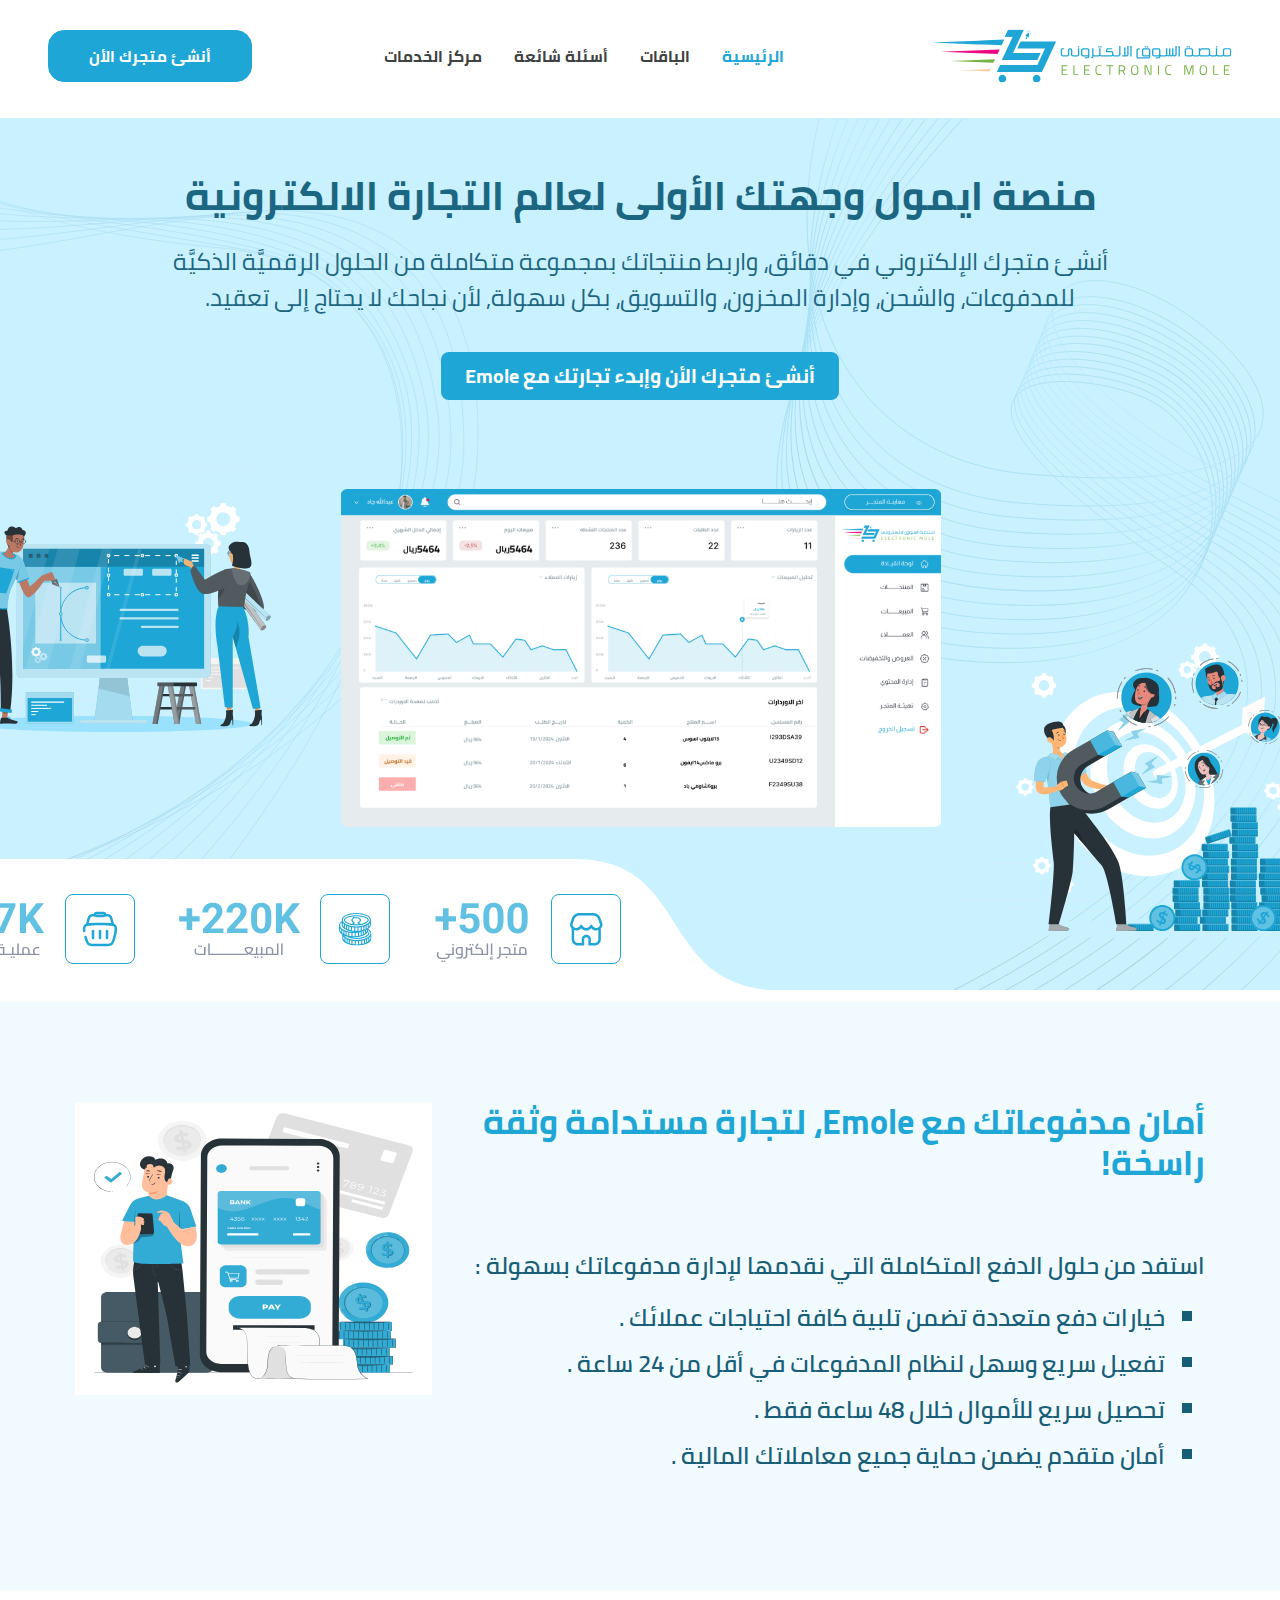
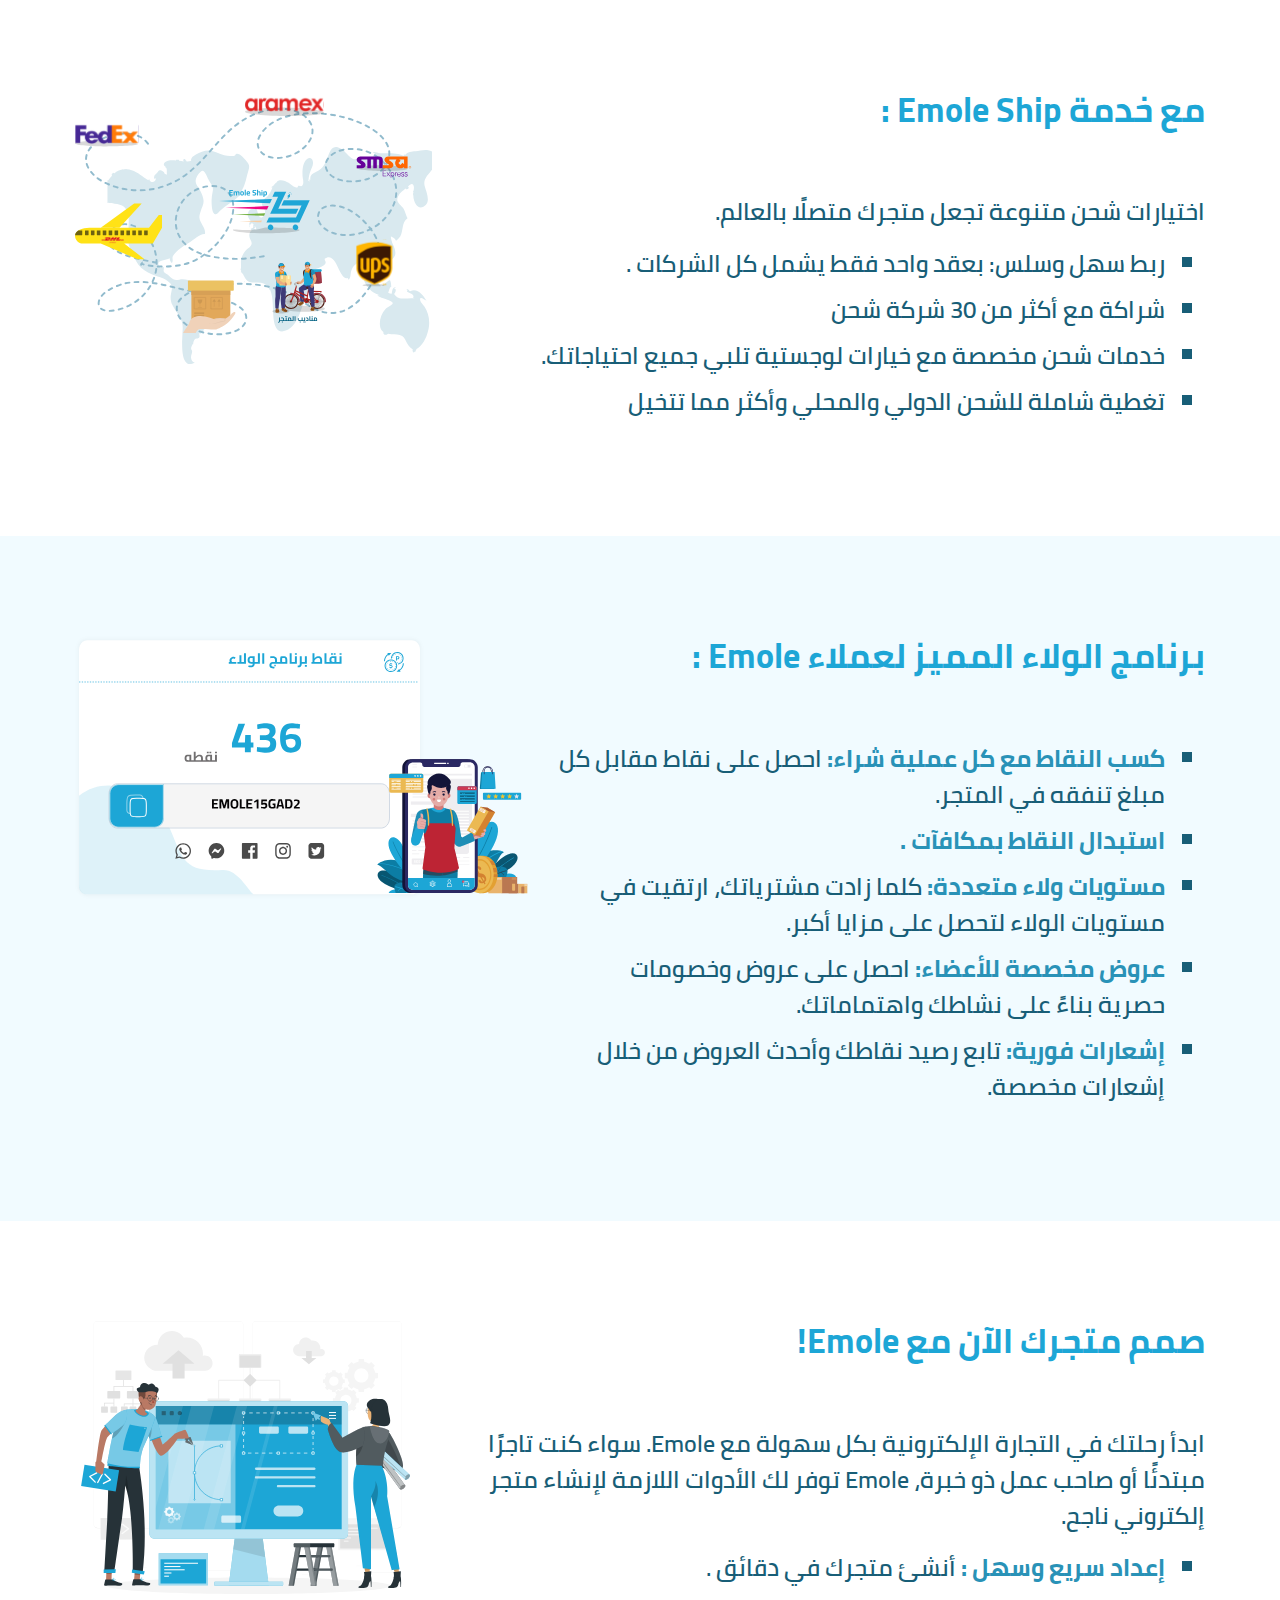
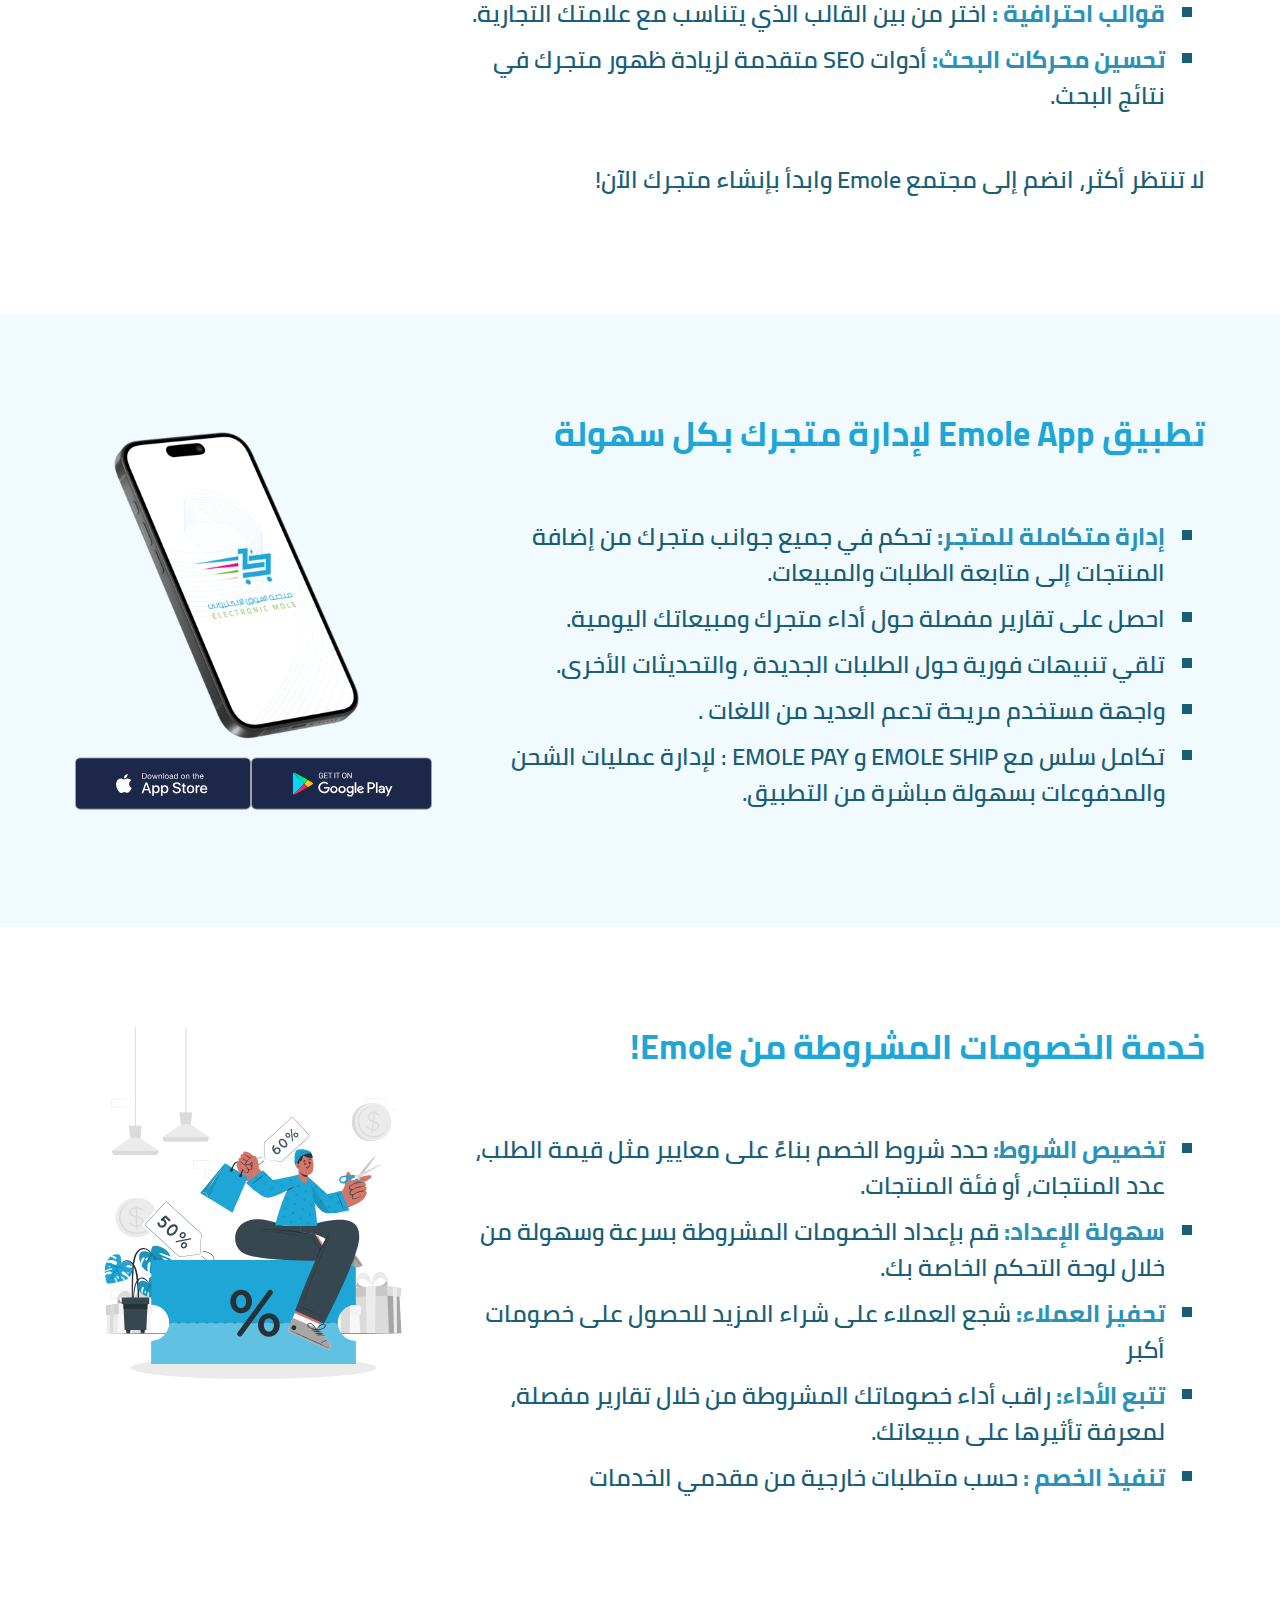
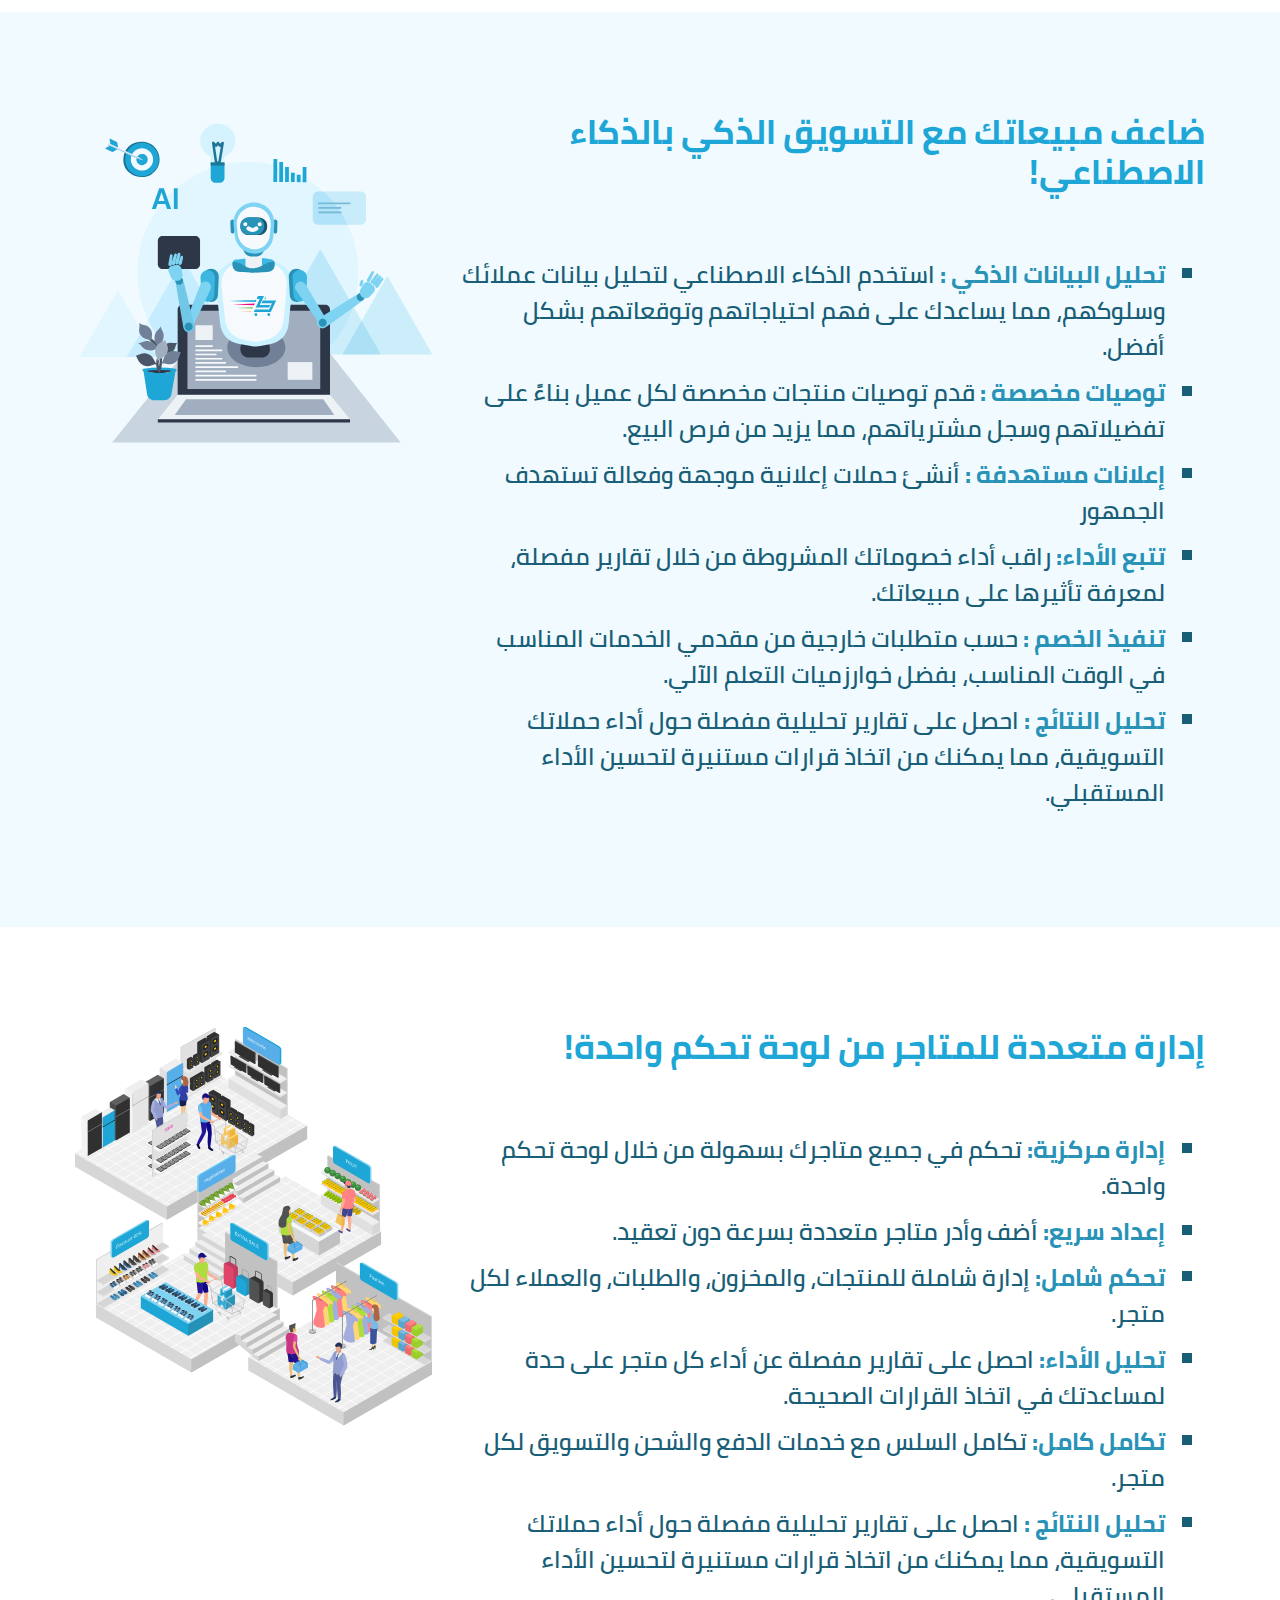
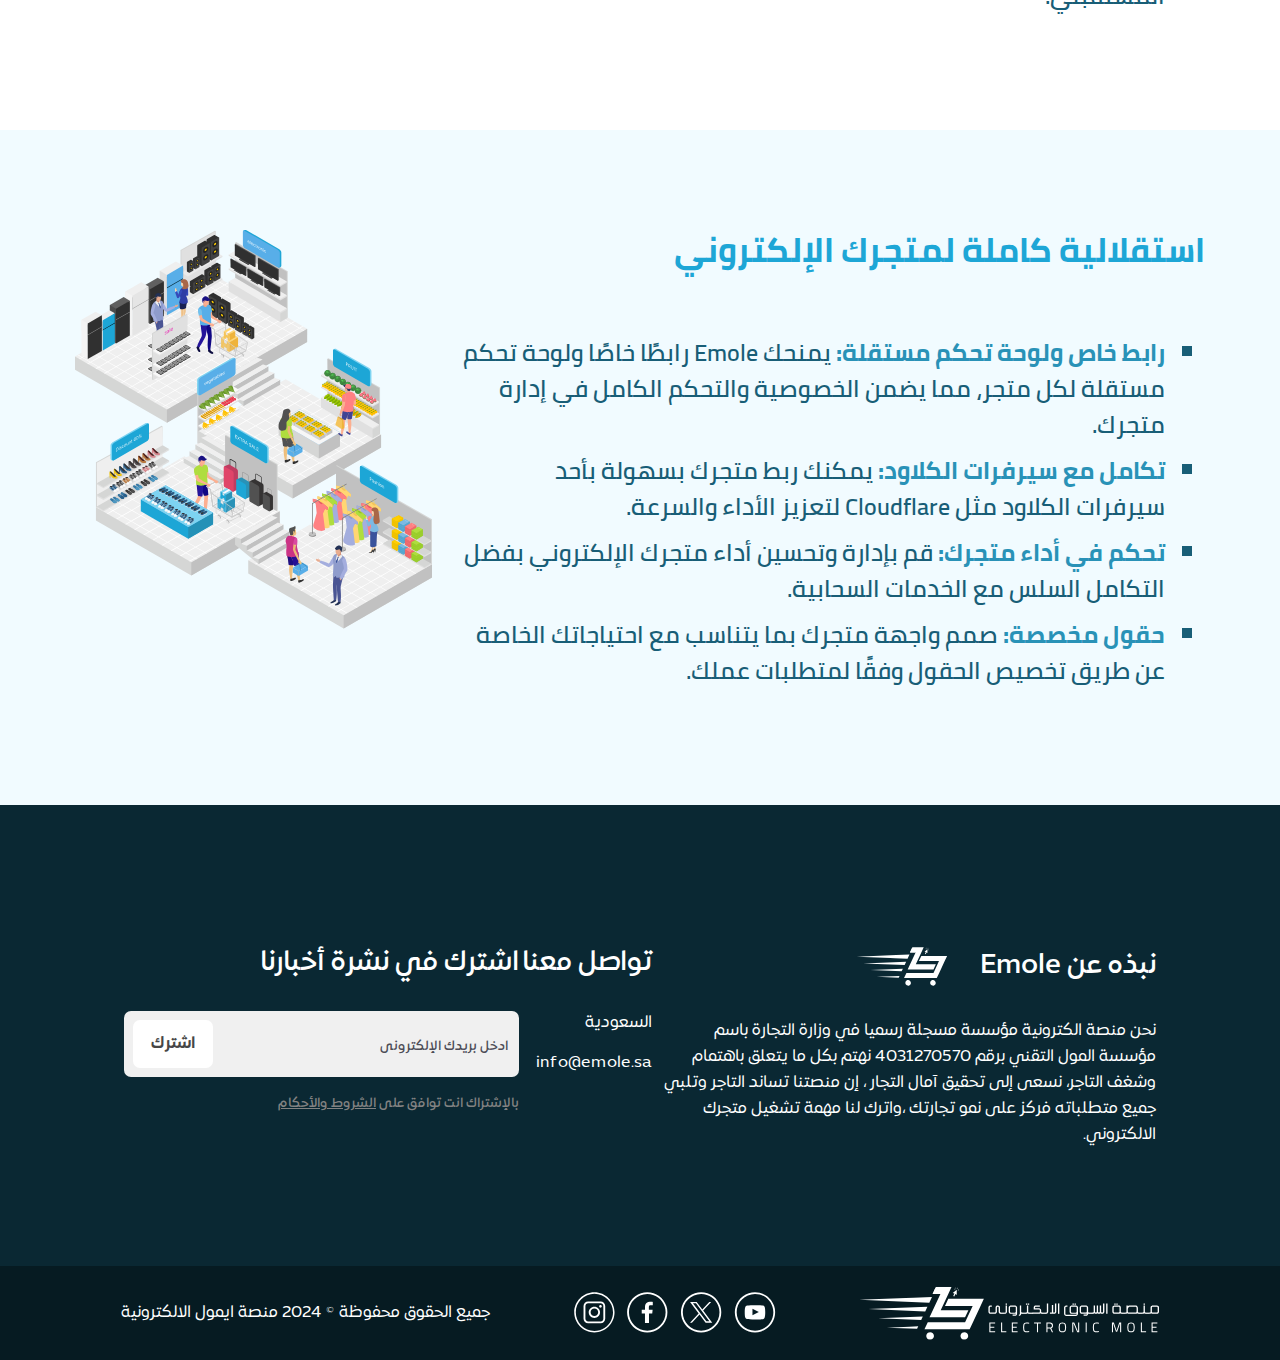
==== index.html @ 2238e0d1 "first commit" ====
<!DOCTYPE html>
<html lang="ar">

<head>
    <meta charset="UTF-8">
    <meta http-equiv="X-UA-Compatible" content="IE=edge">
    <meta name="viewport" content="width=device-width, initial-scale=1.0">
    <title> الرئيسية </title>
    <link rel="stylesheet" href="css/owl.carousel.min.css">
    <link rel="stylesheet" href="css/bootstrap.min.css">
    <link rel="stylesheet" href="css/style.css">
</head>

<body dir="rtl">

    <nav class="navbar navbar-expand-lg bg-white py-4 px-5">
        <a class="navbar-brand" href="index.html">
            <img src="images/logo.svg" alt="logo" />
        </a>
        <button class="navbar-toggler" type="button" data-toggle="collapse" data-target="#navbarSupportedContent"
            aria-controls="navbarSupportedContent" aria-expanded="false" aria-label="Toggle navigation">
            <span class="navbar-toggler-icon"></span>
        </button>

        <div class="collapse navbar-collapse" id="navbarSupportedContent">
            <ul class="navbar-nav mr-auto ml-auto">
                <li class="nav-item active ">
                    <a class="nav-link" href="index.html">الرئيسية <span class="sr-only">(current)</span></a>
                </li>
                <li class="nav-item ">
                    <a class="nav-link" href="packages.html"> الباقات </a>
                </li>
                <li class="nav-item ">
                    <a class="nav-link" href="faq.html"> أسئلة شائعة </a>
                </li>
                <li class="nav-item m-0">
                    <a class="nav-link" href="#"> مركز الخدمات </a>
                </li>
            </ul>
            <div class="action">
                <button type="button" class="btn btn-primary" data-toggle="modal" data-target="#loginInfoModal">
                    أنشئ متجرك الأن
                </button>
            </div>

        </div>
    </nav>
    <section class="hero">
        <div class="content">
            <h1> منصة ايمول وجهتك الأولى لعالم التجارة الالكترونية </h1>
            <p>
                أنشئ متجرك الإلكتروني في دقائق، واربط منتجاتك بمجموعة متكاملة من الحلول الرقميَّة
                الذكيَّة للمدفوعات، والشحن، وإدارة المخزون، والتسويق، بكل سهولة, لأن نجاحك لا يحتاج إلى تعقيد.
            </p>
            <a href="#"> أنشئ متجرك الأن وإبدء تجارتك مع Emole </a>
        </div>
    </section>
    <section class="home-content security">
        <div class="row m-0">
            <div class="col-lg-8">
                <div class="content">
                    <h2> أمان مدفوعاتك مع Emole، لتجارة مستدامة وثقة راسخة! </h2>
                    <p>
                        استفد من حلول الدفع المتكاملة التي نقدمها لإدارة مدفوعاتك بسهولة :
                    </p>
                    <ul>
                        <li><span>خيارات دفع متعددة تضمن تلبية كافة احتياجات عملائك . </span></li>
                        <li><span>تفعيل سريع وسهل لنظام المدفوعات في أقل من 24 ساعة .</span></li>
                        <li> <span>تحصيل سريع للأموال خلال 48 ساعة فقط .</span></li>
                        <li><span>أمان متقدم يضمن حماية جميع معاملاتك المالية .</span></li>
                    </ul>

                </div>
            </div>
            <div class="col-lg-4">
                <img src="images/security.svg" alt="">
            </div>
        </div>
    </section>
    <section class="home-content ship">
        <div class="row m-0">
            <div class="col-lg-8">
                <div class="content">
                    <h2> مع خدمة Emole Ship : </h2>
                    <p>
                        اختيارات شحن متنوعة تجعل متجرك متصلًا بالعالم.
                    </p>
                    <ul>
                        <li><span> ربط سهل وسلس: بعقد واحد فقط يشمل كل الشركات . </span></li>
                        <li><span> شراكة مع أكثر من 30 شركة شحن </span></li>
                        <li> <span> خدمات شحن مخصصة مع خيارات لوجستية تلبي جميع احتياجاتك. </span></li>
                        <li><span> تغطية شاملة للشحن الدولي والمحلي وأكثر مما تتخيل </span></li>
                    </ul>

                </div>
            </div>
            <div class="col-lg-4">
                <img src="images/ship.svg" alt="">
            </div>
        </div>
    </section>
    <section class="home-content loyal">
        <div class="row m-0">
            <div class="col-lg-7">
                <div class="content">
                    <h2> برنامج الولاء المميز لعملاء Emole : </h2>
                    <ul>
                        <li>
                            <strong> كسب النقاط مع كل عملية شراء: </strong>
                            <span> احصل على نقاط مقابل كل مبلغ تنفقه في المتجر. </span>
                        </li>
                        <li>
                            <strong> استبدال النقاط بمكافآت . </strong>
                        </li>
                        <li> <strong> مستويات ولاء متعددة: </strong> <span> كلما زادت مشترياتك، ارتقيت في مستويات الولاء
                                لتحصل على مزايا أكبر. </span></li>
                        <li> <strong> عروض مخصصة للأعضاء: </strong> <span> احصل على عروض وخصومات حصرية بناءً على نشاطك
                                واهتماماتك. </span></li>
                        <li> <strong> إشعارات فورية: </strong> <span> تابع رصيد نقاطك وأحدث العروض من خلال إشعارات
                                مخصصة. </span></li>
                    </ul>

                </div>
            </div>
            <div class="col-lg-5">
                <img src="images/loyal.svg" alt="">
            </div>
        </div>
    </section>
    <section class="home-content design">
        <div class="row m-0">
            <div class="col-lg-8">
                <div class="content">
                    <h2> صمم متجرك الآن مع Emole! </h2>
                    <p>
                        ابدأ رحلتك في التجارة الإلكترونية بكل سهولة مع Emole. سواء كنت تاجرًا مبتدئًا أو صاحب عمل ذو
                        خبرة، Emole توفر لك الأدوات اللازمة لإنشاء متجر إلكتروني ناجح.
                    </p>
                    <ul>
                        <li>
                            <strong> إعداد سريع وسهل : </strong>
                            <span> أنشئ متجرك في دقائق . </span>
                        </li>
                        <li>
                            <strong> قوالب احترافية : </strong>
                            <span> اختر من بين القالب الذي يتناسب مع علامتك التجارية. </span>
                        </li>
                        <li>
                            <strong> تحسين محركات البحث: </strong>
                            <span> أدوات SEO متقدمة لزيادة ظهور متجرك في نتائج البحث. </span>
                        </li>

                    </ul>
                    <p class="mt-5">
                        لا تنتظر أكثر، انضم إلى مجتمع Emole وابدأ بإنشاء متجرك الآن!
                    </p>

                </div>
            </div>
            <div class="col-lg-4">
                <img src="images/design.svg" alt="">
            </div>
        </div>
    </section>
    <section class="home-content app">
        <div class="row m-0">
            <div class="col-lg-8">
                <div class="content">
                    <h2> تطبيق Emole App لإدارة متجرك بكل سهولة </h2>

                    <ul>
                        <li>
                            <strong> إدارة متكاملة للمتجر: </strong>
                            <span> تحكم في جميع جوانب متجرك من إضافة المنتجات إلى متابعة الطلبات والمبيعات. </span>
                        </li>
                        <li>
                            <span>احصل على تقارير مفصلة حول أداء متجرك ومبيعاتك اليومية. </span>
                        </li>
                        <li>
                            <span> تلقي تنبيهات فورية حول الطلبات الجديدة ، والتحديثات الأخرى. </span>
                        </li>
                        <li>
                            <span> واجهة مستخدم مريحة تدعم العديد من اللغات . </span>
                        </li>
                        <li>
                            <span> تكامل سلس مع EMOLE SHIP و EMOLE PAY : لإدارة عمليات الشحن والمدفوعات بسهولة مباشرة من
                                التطبيق. </span>
                        </li>

                    </ul>


                </div>
            </div>
            <div class="col-lg-4">
                <img src="images/apps.svg" alt="">
                <div class="apps d-flex align-items-center justify-content-between">
                    <a href="#"> <img src="images/Google.svg" alt=""> </a>
                    <a href="#"> <img src="images/Apple.svg" alt=""> </a>
                </div>
            </div>
        </div>
    </section>
    <section class="home-content discountDiv">
        <div class="row m-0">
            <div class="col-lg-8">
                <div class="content">
                    <h2> خدمة الخصومات المشروطة من Emole! </h2>

                    <ul>
                        <li>
                            <strong>تخصيص الشروط: </strong>
                            <span> حدد شروط الخصم بناءً على معايير مثل قيمة الطلب، عدد المنتجات، أو فئة المنتجات.
                            </span>
                        </li>
                        <li>
                            <strong> سهولة الإعداد: </strong>
                            <span> قم بإعداد الخصومات المشروطة بسرعة وسهولة من خلال لوحة التحكم الخاصة بك. </span>
                        </li>
                        <li>
                            <strong> تحفيز العملاء: </strong>
                            <span> شجع العملاء على شراء المزيد للحصول على خصومات أكبر </span>
                        </li>
                        <li>
                            <strong> تتبع الأداء: </strong>
                            <span> راقب أداء خصوماتك المشروطة من خلال تقارير مفصلة، لمعرفة تأثيرها على مبيعاتك. </span>
                        </li>
                        <li>
                            <strong> تنفيذ الخصم : </strong>
                            <span> حسب متطلبات خارجية من مقدمي الخدمات </span>
                        </li>

                    </ul>


                </div>
            </div>
            <div class="col-lg-4">
                <img src="images/discounting.svg" alt="">

            </div>
        </div>
    </section>

    <section class="home-content ai">
        <div class="row m-0">
            <div class="col-lg-8">
                <div class="content">
                    <h2> ضاعف مبيعاتك مع التسويق الذكي بالذكاء الاصطناعي! </h2>

                    <ul>
                        <li>
                            <strong> تحليل البيانات الذكي :
                            </strong>
                            <span> استخدم الذكاء الاصطناعي لتحليل بيانات عملائك وسلوكهم، مما يساعدك على فهم احتياجاتهم
                                وتوقعاتهم
                                بشكل أفضل.

                            </span>
                        </li>
                        <li>
                            <strong>توصيات مخصصة : </strong>
                            <span> قدم توصيات منتجات مخصصة لكل عميل بناءً على تفضيلاتهم وسجل مشترياتهم، مما يزيد من فرص
                                البيع.
                            </span>
                        </li>
                        <li>
                            <strong> إعلانات مستهدفة : </strong>
                            <span> أنشئ حملات إعلانية موجهة وفعالة تستهدف الجمهور </span>
                        </li>
                        <li>
                            <strong> تتبع الأداء: </strong>
                            <span> راقب أداء خصوماتك المشروطة من خلال تقارير مفصلة، لمعرفة تأثيرها على مبيعاتك. </span>
                        </li>
                        <li>
                            <strong> تنفيذ الخصم : </strong>
                            <span> حسب متطلبات خارجية من مقدمي الخدمات

                                المناسب في الوقت المناسب، بفضل خوارزميات التعلم الآلي.
                            </span>
                        </li>
                        <li>
                            <strong> تحليل النتائج : </strong>
                            <span> احصل على تقارير تحليلية مفصلة حول أداء حملاتك التسويقية، مما يمكنك من اتخاذ قرارات
                                مستنيرة لتحسين الأداء المستقبلي.
                            </span>
                        </li>

                    </ul>


                </div>
            </div>
            <div class="col-lg-4">
                <img src="images/AI 1.svg" alt="">

            </div>
        </div>
    </section>
    <section class="home-content multi">
        <div class="row m-0">
            <div class="col-lg-8">
                <div class="content">
                    <h2> إدارة متعددة للمتاجر من لوحة تحكم واحدة! </h2>

                    <ul>
                        <li>
                            <strong>إدارة مركزية:
                            </strong>
                            <span> تحكم في جميع متاجرك بسهولة من خلال لوحة تحكم واحدة.

                            </span>
                        </li>
                        <li>
                            <strong> إعداد سريع:  </strong>
                            <span>أضف وأدر متاجر متعددة بسرعة دون تعقيد.
                            </span>
                        </li>
                        <li>
                            <strong> تحكم شامل: </strong>
                            <span>  إدارة شاملة للمنتجات، والمخزون، والطلبات، والعملاء لكل متجر.</span>
                        </li>
                        <li>
                            <strong> تحليل الأداء:  </strong>
                            <span>  احصل على تقارير مفصلة عن أداء كل متجر على حدة لمساعدتك في اتخاذ القرارات الصحيحة. </span>
                        </li>
                        <li>
                            <strong> تكامل كامل: </strong>
                            <span> تكامل السلس مع خدمات الدفع والشحن والتسويق لكل متجر.
                            </span>
                        </li>
                        <li>
                            <strong> تحليل النتائج : </strong>
                            <span> احصل على تقارير تحليلية مفصلة حول أداء حملاتك التسويقية، مما يمكنك من اتخاذ قرارات
                                مستنيرة لتحسين الأداء المستقبلي.
                            </span>
                        </li>

                    </ul>


                </div>
            </div>
            <div class="col-lg-4">
                <img src="images/multi.svg" alt="">

            </div>
        </div>
    </section>
    <section class="home-content est">
        <div class="row m-0">
            <div class="col-lg-8">
                <div class="content">
                    <h2> استقلالية كاملة لمتجرك الإلكتروني </h2>

                    <ul>
                        <li>
                            <strong>  رابط خاص ولوحة تحكم مستقلة: 
                            </strong>
                            <span> يمنحك Emole رابطًا خاصًا ولوحة تحكم مستقلة لكل متجر، مما يضمن الخصوصية والتحكم الكامل في إدارة متجرك.</span>
                        </li>
                        <li>
                            <strong> تكامل مع سيرفرات الكلاود:  </strong>
                            <span>    يمكنك ربط متجرك بسهولة بأحد سيرفرات الكلاود مثل Cloudflare لتعزيز الأداء والسرعة.
                            </span>
                        </li>
                        <li>
                            <strong> تحكم في أداء متجرك:  </strong>
                            <span> قم بإدارة وتحسين أداء متجرك الإلكتروني بفضل التكامل السلس مع الخدمات السحابية.</span>
                        </li>
                        <li>
                            <strong> حقول مخصصة:   </strong>
                            <span> صمم واجهة متجرك بما يتناسب مع احتياجاتك الخاصة عن طريق تخصيص الحقول وفقًا لمتطلبات عملك. </span>
                        </li>
                        

                    </ul>


                </div>
            </div>
            <div class="col-lg-4">
                <img src="images/multi.svg" alt="">

            </div>
        </div>
    </section>

    <footer>
        <div class="upper_footer">
            <div class="content d-flex justify-content-between">
                <div class="about_content">
                    <h4 class="d-flex align-items-center">
                        <span> نبذه عن Emole </span>
                        <img src="images/footer_white_logo.svg" alt=" footer logo" />
                    </h4>
                    <p>
                        نحن منصة الكترونية مؤسسة مسجلة رسميا في وزارة التجارة باسم مؤسسة المول التقني برقم 4031270570
                        نهتم بكل ما يتعلق باهتمام وشغف التاجر، نسعى إلى تحقيق آمال التجار ، إن منصتنا تساند التاجر وتلبي
                        جميع متطلباته فركز على نمو تجارتك ،واترك لنا مهمة تشغيل متجرك الالكتروني.
                    </p>
                </div>
                <div class="footer_links">
                    <h4> تواصل معنا </h4>
                    <div class="links d-flex flex-column">
                        <a href="#"> السعودية </a>
                        <a href="#"> info@emole.sa </a>
                    </div>
                </div>
                <div class="newsletter">
                    <h4> اشترك في نشرة أخبارنا </h4>
                    <form action="">
                        <input type="email" placeholder="ادخل بريدك الإلكترونى" />
                        <button type="submit"> اشترك </button>
                    </form>
                    <p>
                        بالإشتراك انت توافق على
                        <a href="#"> الشروط والأحكام </a>
                    </p>
                </div>
            </div>
        </div>
        <div class="lower_footer">
            <div class="content d-flex align-items-center justify-content-between">
                <div class="logo">
                    <img src="images/footer_lower_logo.svg" alt="logo" />
                </div>
                <div class="social d-flex align-items-center">
                    <a href="#"> <img src="images/youtube.svg" alt="youtube" /></a>
                    <a href="#"> <img src="images/x.svg" alt="x" /></a>
                    <a href="#"> <img src="images/facebook.svg" alt="facebook" /></a>
                    <a href="#"> <img src="images/insta.svg" alt="insta" /></a>
                </div>
                <div class="copyright">
                    <p class="m-0"> جميع الحقوق محفوظة © 2024 منصة ايمول الالكترونية </p>
                </div>
            </div>
        </div>
    </footer>


    <!-- login information modal  -->

    <div class="modal fade" id="loginInfoModal" tabindex="-1" aria-labelledby="loginInfoModalLabel" aria-hidden="true">
        <div class="modal-dialog">
            <div class="modal-content">
                <div class="modal-header">

                    <button type="button" class="close" data-dismiss="modal" aria-label="Close">
                        <img src="images/close.svg" alt="close" />
                    </button>
                    <div class="stepper-header">
                        <div class="stepper-item active" id="stepper-1"> معلومات التسجيل </div>
                        <div class="separator"> <img src="images/separator.svg" alt="separator" /> </div>
                        <div class="stepper-item" id="stepper-2"> معلومات المتجر </div>
                        <div class="separator"> <img src="images/separator.svg" alt="separator" /> </div>
                        <div class="stepper-item" id="stepper-3"> معلومات التوثيق </div>
                        <div class="separator"> <img src="images/separator.svg" alt="separator" /> </div>
                        <div class="stepper-item" id="stepper-4"> تحديد الباقه </div>
                    </div>

                </div>
                <div class="modal-body">
                    <!-- step  1  -->
                    <div class="step step-1">
                        <div class="step_wrapper">
                            <div class="data">
                                <div class="form-group">
                                    <label for="email"> البــــــــريد الإلكتروني </label>
                                    <input type="email" />
                                </div>
                                <div class="form-group">
                                    <label for="phoneNumber" class="form-label"> رقــــــم الجــــــــــــوال </label>
                                    <div class="input-group">
                                        <input type="tel" class="form-control" id="phoneNumber"
                                            aria-label="Phone number">
                                        <select class="form-select" id="countryCode" aria-label="Country code">
                                            <option value="+971">+971</option>
                                            <option value="+966">+966</option>
                                            <option value="+962">+962</option>
                                            <option value="+964">+964 </option>
                                            <option value="+965">+965</option>
                                            <option value="+973">+973</option>
                                            <option value="+974">+974</option>
                                            <option value="+968">+968</option>
                                            <option value="+212">+212 </option>
                                            <option value="+216">+216</option>
                                            <option value="+218">+218 </option>
                                            <option value="+20">+20 </option>
                                            <option value="+961">+961 </option>
                                        </select>
                                    </div>
                                </div>
                                <div class="form-group">
                                    <label for="nationality"> الجنسيـــــــــــــــــــــة </label>
                                    <input id="nationality" type="text" />
                                </div>
                                <div class="form-group">
                                    <label for="password"> كلمــــــــة المــــــــرور </label>
                                    <input id="password" type="password" />
                                </div>
                                <div class="form-group">
                                    <label for="confirmPassword"> تأكيد كلمــــــــة المــــــــرور </label>
                                    <input name="confirmPassword" type="password" />
                                </div>
                            </div>
                            <div class="slide">
                                <img src="images/first_Step_slide.svg" alt="first_Step_slide" />
                            </div>
                        </div>

                        <div class="d-flex action_buttons justify-content-between">
                            <button type="button" class=" inactive_prev prev-btn">
                                <img src="images/gray_prev.svg" alt="arrow" />
                                <span>السابق</span>
                            </button>
                            <button type="button" class="next-btn">
                                <span>المتابعة</span>
                                <img src="images/next.svg" alt="next" />
                            </button>
                        </div>
                    </div>
                    <!-- Step 2 -->
                    <div class="step step-2 d-none">
                        <div class="step_wrapper">
                            <div class="data">
                                <div class="row">
                                    <div class="col-lg-9">
                                        <div class="form-group">
                                            <label for="text"> اسم العمل التجاري </label>
                                            <input id type="text" />
                                        </div>
                                        <div class="form-group m-0">
                                            <label for="store"> مجال المتجر </label>
                                            <select name="store" id="store">
                                                <option value="1"> test </option>
                                                <option value="2"> test 2</option>
                                                <option value="3"> test 3</option>
                                                <option value="4"> test 4</option>
                                            </select>
                                        </div>
                                    </div>
                                    <div class="col-lg-3 ">
                                        <div class="form-group h-100">
                                            <label for="store_logo"> شعار المتجر </label>
                                            <div class="custom_file">
                                                <input type="file" />
                                                <div class="visible_ui">
                                                    <img src="images/upload.svg" alt="upload" />
                                                </div>
                                            </div>
                                        </div>
                                    </div>
                                </div>


                                <div class="form-group">
                                    <label for="confirmPassword"> الوصف الكامل </label>
                                    <textarea name="" id="" rows="10"></textarea>
                                </div>
                            </div>
                        </div>

                        <div class="d-flex action_buttons justify-content-between">
                            <button type="button" class=" active_prev prev-btn">
                                <img src="images/active_prev.svg" alt="arrow" />
                                <span>السابق</span>
                            </button>
                            <button type="button" class="next-btn">
                                <span>المتابعة</span>
                                <img src="images/next.svg" alt="next" />
                            </button>
                        </div>
                    </div>
                    <!-- Step 3  -->
                    <div class="step step-3 d-none">
                        <div class="step_wrapper">
                            <div class="data">
                                <div class="row">
                                    <div class="col-lg-9">
                                        <div class="form-group">
                                            <label for="arabicStore"> اسم المتجر بالعربي </label>
                                            <input id="arabicStore" type="text" />
                                        </div>
                                        <div class="form-group">
                                            <label for="englishStore"> اسم المتجر بالانجليزي </label>
                                            <input id="englishStore" type="text" />
                                        </div>

                                    </div>
                                    <div class="col-lg-3 ">
                                        <div class="form-group h-100">
                                            <label for="store_logo"> شعار المتجر </label>
                                            <div class="custom_file">
                                                <input type="file" />
                                                <div class="visible_ui">
                                                    <img src="images/upload.svg" alt="upload" />
                                                </div>
                                            </div>
                                        </div>
                                    </div>
                                </div>
                                <div class="form-group">
                                    <label for=""> <span>(ضع " , فاصله " بين كل مجال والأخر ) </span> مجالات المتجر
                                    </label>
                                    <input id="" type="text" />
                                </div>
                                <div class="form-group">
                                    <label for="country"> إختر الدوله </label>
                                    <select name="country" id="country">
                                        <option value="1"> test </option>
                                        <option value="2"> test 2</option>
                                        <option value="3"> test 3</option>
                                        <option value="4"> test 4</option>
                                    </select>
                                </div>
                                <div class="row">
                                    <div class="col-lg-6">
                                        <div class="form-group">
                                            <label for=""> رقم الإثبــــات </label>
                                            <input id="" type="text" />
                                        </div>
                                    </div>
                                    <div class="col-lg-6">
                                        <div class="form-group">
                                            <label for=""> نوع الإثبــــات </label>
                                            <select name="" id="identification">
                                                <option value="1"> test </option>
                                                <option value="2"> test 2</option>
                                                <option value="3"> test 3</option>
                                                <option value="4"> test 4</option>
                                            </select>
                                        </div>
                                    </div>
                                </div>


                            </div>
                        </div>

                        <div class="d-flex action_buttons justify-content-between">
                            <button type="button" class=" active_prev prev-btn">
                                <img src="images/active_prev.svg" alt="arrow" />
                                <span>السابق</span>
                            </button>
                            <button type="button" class="next-btn">
                                <span>المتابعة</span>
                                <img src="images/next.svg" alt="next" />
                            </button>
                        </div>
                    </div>
                    <div class="step packages_wrapper_div step-4 d-none">
                        <div class="packages_content d-flex justify-content-between">
                            <div class="package">
                                <h3>الباقة الاقتصادية</h3>
                                <div class="package-body">
                                    <ul class="list-unstyled">
                                        <li>
                                            <img src="images/feature_check.svg" alt="" />
                                            <span> مميزات الباقة المجانية </span>
                                        </li>
                                        <li>
                                            <img src="images/feature_check.svg" alt="" />
                                            <span> عدد لامحدود العروض والتخفيضات </span>
                                        </li>
                                        <li>
                                            <img src="images/feature_check.svg" alt="" />
                                            <span> عدد لامحدود من المسوقين</span>
                                        </li>
                                        <li>
                                            <img src="images/feature_check.svg" alt="" />
                                            <span> الاستعلام اليومي عن سوق منتج واحد </span>
                                        </li>
                                        <li>
                                            <img src="images/feature_check.svg" alt="" />
                                            <span> امكانية تعديل تصميم الصفحة بcss </span>
                                        </li>
                                        <li>
                                            <img src="images/feature_check.svg" alt="" />
                                            <span> ايمول سلايدر </span>
                                        </li>
                                        <li>
                                            <img src="images/feature_check.svg" alt="" />
                                            <span> ايمول كارسولز </span>
                                        </li>
                                        <li>
                                            <img src="images/feature_check.svg" alt="" />
                                            <span> جميع خدمات جوجل والفيس بوك </span>
                                        </li>

                                    </ul>
                                    <div class="package-price">
                                        <button type="button"> تحديد الباقه </button>
                                        <span> <span>100</span> ر.س </span>
                                    </div>
                                </div>
                            </div>
                            <div class="package">
                                <h3>الباقة التسويقية </h3>
                                <div class="package-body">
                                    <ul class="list-unstyled">
                                        <li>
                                            <img src="images/feature_check.svg" alt="" />
                                            <span> مميزات الباقة الاقتصادية </span>
                                        </li>
                                        <li>
                                            <img src="images/feature_check.svg" alt="" />
                                            <span> عدد لامحدود من المخازن </span>
                                        </li>
                                        <li>
                                            <img src="images/feature_check.svg" alt="" />
                                            <span> امكانية جرد المنتجات حسب المنتج </span>
                                        </li>
                                        <li>
                                            <img src="images/feature_check.svg" alt="" />
                                            <span> امكانية عمل تنبيه بالمنتجات المنتهية </span>
                                        </li>
                                        <li>
                                            <img src="images/feature_check.svg" alt="" />
                                            <span> Google Analytics 4G With Events Handle </span>
                                        </li>
                                        <li>
                                            <img src="images/feature_check.svg" alt="" />
                                            <span> الدخول بالنيابة عن العميل
                                            </span>
                                        </li>
                                        <li>
                                            <img src="images/feature_check.svg" alt="" />
                                            <span> التحكم في سرعة وضغط المتجر
                                            </span>
                                        </li>
                                        <li>
                                            <img src="images/feature_check.svg" alt="" />
                                            <span> امكانية تخصيص ارقام الطلبات
                                            </span>
                                        </li>
                                        <li>
                                            <img src="images/feature_check.svg" alt="" />
                                            <span>التحكم في اعدادات العملاء العامة

                                            </span>
                                        </li>
                                        <li>
                                            <img src="images/feature_check.svg" alt="" />
                                            <span> الاستعلام اليومي عن سوق منتجين

                                            </span>
                                        </li>
                                        <li>
                                            <img src="images/feature_check.svg" alt="" />
                                            <span>برنامج الولاء

                                            </span>
                                        </li>
                                        <li>
                                            <img src="images/feature_check.svg" alt="" />
                                            <span> القسائم المالية وبطائق الهدايا

                                            </span>
                                        </li>
                                        <li>
                                            <img src="images/feature_check.svg" alt="" />
                                            <span> مدونة خاصة


                                            </span>
                                        </li>

                                    </ul>
                                    <div class="package-price">
                                        <button type="button"> تحديد الباقه </button>
                                        <span> <span>200</span> ر.س </span>
                                    </div>
                                </div>
                            </div>

                            <div class="package">
                                <h3> الباقة التجارية
                                </h3>
                                <div class="package-body">
                                    <ul class="list-unstyled">
                                        <li>
                                            <img src="images/feature_check.svg" alt="" />
                                            <span> مميزات الباقات التسويقية
                                            </span>
                                        </li>
                                        <li>
                                            <img src="images/feature_check.svg" alt="" />
                                            <span>عدد لامحدود من خيارات وسمات المحاسبة
                                            </span>
                                        </li>
                                        <li>
                                            <img src="images/feature_check.svg" alt="" />
                                            <span>ميزة الفواتير الشهرية للعملاء</span>
                                        </li>
                                        <li>
                                            <img src="images/feature_check.svg" alt="" />
                                            <span> التحكم في سرعة وضغط المتجر
                                            </span>
                                        </li>
                                        <li>
                                            <img src="images/feature_check.svg" alt="" />
                                            <span> التحكم في صور المنتجات والمتجر
                                            </span>
                                        </li>
                                        <li>
                                            <img src="images/feature_check.svg" alt="" />
                                            <span>التحكم في حقول بيانات العملاء والعناوين
                                            </span>
                                        </li>
                                        <li>
                                            <img src="images/feature_check.svg" alt="" />
                                            <span>عرض جدول اهتمام الزوار بالمنتجات
                                            </span>
                                        </li>
                                        <li>
                                            <img src="images/feature_check.svg" alt="" />
                                            <span> متجر إضافي مجانا
                                            </span>
                                        </li>

                                    </ul>
                                    <div class="package-price">
                                        <button type="button"> تحديد الباقه </button>
                                        <span> <span>400</span> ر.س </span>
                                    </div>
                                </div>
                            </div>
                            <div class="d-flex action_buttons justify-content-between">
                                <button type="button" class=" active_prev prev-btn">
                                    <img src="images/active_prev.svg" alt="arrow" />
                                    <span>السابق</span>
                                </button>
                                <button type="button" class="next-btn">
                                    <span> التوجه للدفع </span>
                                    <img src="images/next.svg" alt="next" />
                                </button>
                            </div>
                        </div>
                    </div>

                    <div class="step checkout step-5 d-none">
                        <div class="payment_details">
                            <h3 class="text-center"> تفاصيل الدفع </h3>
                            <div class="details">
                                <div class="wrapper d-flex align-items-center justify-content-between">
                                    <h5> نوع الباقه </h5>
                                    <p class="main_p d-flex align-items-center"> <img src="images/pack.svg" alt="">
                                        <span> الباقة التجارية </span>
                                    </p>
                                </div>
                                <div class="wrapper d-flex align-items-center justify-content-between">
                                    <h5> السعر الحالي </h5>
                                    <p> 400.00 ر.س</span> </p>
                                </div>
                                <div class="wrapper d-flex align-items-center justify-content-between">
                                    <h5> الضريبة ( 15 % )</h5>
                                    <p> 60.00 ر.س</span> </p>
                                </div>
                            </div>
                        </div>
                        <div class="discount">
                            <div class="discountBadge">
                                <span> Emole 10 </span>
                                <img src="images/tick-circle.svg" alt="">
                            </div>
                            <div class="value">
                                <div class="wrapper percent d-flex align-items-center justify-content-between">
                                    <h5> نسبة الخصم </h5>
                                    <p> -46.00 ر.س </p>
                                </div>
                                <div class="wrapper total d-flex align-items-center justify-content-between">
                                    <h5> الاجمالي النهائي </h5>
                                    <p> 414 ر.س </p>
                                </div>
                            </div>
                        </div>
                        <div class="d-flex action_buttons justify-content-between">
                            <button type="button" class=" active_prev prev-btn">
                                <img src="images/active_prev.svg" alt="arrow" />
                                <span>السابق</span>
                            </button>
                            <button type="button" class="next-btn">
                                <span> التوجه للدفع </span>
                                <img src="images/next.svg" alt="next" />
                            </button>
                        </div>
                    </div>
                </div>
            </div>
        </div>
    </div>

    <script src="js/jquery-3.2.1.min.js"></script>
    <script src="js/popper.min.js"></script>
    <script src="js/bootstrap.min.js"></script>
    <script src="js/owl.carousel.min.js"></script>
    <script src="js/main.js"></script>


</body>

</html>
---- css/style.css ----
@font-face {
  font-family: "cairo-regular";
  src: url(../fonts/Cairo-Regular.ttf);
  font-weight: 400;
}

@font-face {
  font-family: "cairo-medium";
  src: url(../fonts/Cairo-Medium.ttf);
  font-weight: 500;
}

@font-face {
  font-family: "cairo-semibold";
  src: url(../fonts/Cairo-SemiBold.ttf);
  font-weight: 600;
}

@font-face {
  font-family: "cairo-bold";
  src: url(../fonts/Cairo-Bold.ttf);
  font-weight: 700;
}

@font-face {
  font-family: "Poppins-SemiBold";
  src: url(../fonts/Poppins-SemiBold.ttf);
  font-weight: 600;
}

@font-face {
  font-family: "LamaRounded-Regular";
  src: url(../fonts/LamaRounded-Regular.ttf);
  font-weight: 400;
}

@font-face {
  font-family: "LamaRounded-Medium";
  src: url(../fonts/LamaRounded-Medium.ttf);
  font-weight: 500;
}

@font-face {
  font-family: "LamaRounded-SemiBold";
  src: url(../fonts/LamaRounded-SemiBold.ttf);
  font-weight: 600;
}

@font-face {
  font-family: "LamaRounded-Bold";
  src: url(../fonts/LamaRounded-Bold.ttf);
  font-weight: 700;
}

@font-face {
  font-family: "ExpoArabic-Bold";
  src: url(../fonts/ExpoArabic-Bold.ttf);
  font-weight: 700;
}

@font-face {
  font-family: "ExpoArabic-Book";
  src: url(../fonts/ExpoArabic-Book.ttf);
}

@font-face {
  font-family: "ExpoArabic-Medium";
  src: url(../fonts/ExpoArabic-Medium.ttf);
  font-weight: 500;
}

@font-face {
  font-family: "ExpoArabic-SemiBold";
  src: url(../fonts/ExpoArabic-SemiBold.ttf);
  font-weight: 600;
}

/*vars */
@media (min-width: 1492px) {
  .container-fluid {
    padding: 0 81px;
  }
}

body {
  font-family: "cairo-regular";
}

.navbar {
  margin-bottom: -60px;
}

.navbar .navbar-nav .nav-item {
  margin-left: 1rem;
}

.navbar .navbar-nav .nav-item .nav-link {
  color: #3d4142;
  font-family: "cairo-bold";
}

.navbar .navbar-nav .nav-item:last-child {
  margin: 0;
}

.navbar .navbar-nav .nav-item.active .nav-link {
  color: #1da6d6;
}

.navbar .action button {
  font-family: "cairo-bold";
  font-size: 16px;
  border-radius: 16px;
  padding: 13px 40px;
  background-color: #1da6d6;
  border-color: #1da6d6;
  outline: none !important;
  -webkit-box-shadow: none !important;
          box-shadow: none !important;
}

/*faq*/
.faq h1,
.packages h1 {
  color: #1b6681;
  font-size: 40px;
  font-family: "cairo-bold";
  padding: 36px 0;
  line-height: 50px;
  margin-bottom: 95px;
  letter-spacing: -1px;
}

.faq #accordion .card,
.packages #accordion .card {
  border: none;
  margin-bottom: 30px;
  padding-bottom: 30px;
  border-bottom: 1px solid #d4d4d4;
}

.faq #accordion .card .card-header,
.packages #accordion .card .card-header {
  padding: 0;
  border: none;
  background-color: transparent;
}

.faq #accordion .card .card-header button,
.packages #accordion .card .card-header button {
  text-decoration: none !important;
  color: #000;
  font-family: "cairo-semibold";
  font-size: 30px;
  padding: 0;
}

.faq #accordion .card .card-body,
.packages #accordion .card .card-body {
  -webkit-padding-start: 0;
          padding-inline-start: 0;
  font-size: 24px;
}

footer .upper_footer {
  padding: 82px 124px 58px;
  background-color: #0a2833;
  color: #fff;
}

footer .upper_footer .content {
  padding: 60px 0;
}

footer .upper_footer .content h4 {
  font-family: "ExpoArabic-Medium";
  font-size: 27px;
  margin-bottom: 32px;
}

footer .upper_footer .content .about_content {
  max-width: 502px;
}

footer .upper_footer .content .about_content h4 {
  gap: 32px;
}

footer .upper_footer .content .about_content p {
  font-family: "ExpoArabic-Book";
  line-height: 26px;
  margin: 0;
}

footer .upper_footer .content .footer_links .links {
  gap: 16px;
}

footer .upper_footer .content .footer_links .links a {
  color: #fff;
  text-decoration: none;
  font-family: "ExpoArabic-Book";
}

footer .upper_footer .content .newsletter {
  width: 395px;
}

footer .upper_footer .content .newsletter form {
  background-color: #f0f0f0;
  padding: 9px;
  border-radius: 7px;
  display: -webkit-box;
  display: -ms-flexbox;
  display: flex;
  -webkit-box-pack: justify;
      -ms-flex-pack: justify;
          justify-content: space-between;
  margin-bottom: 18px;
}

footer .upper_footer .content .newsletter form input {
  border: none;
  outline: none !important;
  background-color: transparent;
  -webkit-box-flex: 1;
      -ms-flex: 1;
          flex: 1;
}

footer .upper_footer .content .newsletter form input::-webkit-input-placeholder {
  color: #4d4d57;
  font-size: 13px;
  font-family: "ExpoArabic-Medium";
}

footer .upper_footer .content .newsletter form input:-ms-input-placeholder {
  color: #4d4d57;
  font-size: 13px;
  font-family: "ExpoArabic-Medium";
}

footer .upper_footer .content .newsletter form input::-ms-input-placeholder {
  color: #4d4d57;
  font-size: 13px;
  font-family: "ExpoArabic-Medium";
}

footer .upper_footer .content .newsletter form input::placeholder {
  color: #4d4d57;
  font-size: 13px;
  font-family: "ExpoArabic-Medium";
}

footer .upper_footer .content .newsletter form button {
  padding: 12px 18px;
  font-family: "ExpoArabic-SemiBold";
  color: #464646;
  border-radius: 7px;
  background-color: #fff;
  border: none;
  outline: none !important;
}

footer .upper_footer .content .newsletter p {
  color: #828282;
  font-size: 13px;
  font-family: "ExpoArabic-Medium";
}

footer .upper_footer .content .newsletter p a {
  color: #828282;
  text-decoration: underline;
}

footer .lower_footer {
  padding: 20px 121px;
  background-color: #061b22;
}

footer .lower_footer .social {
  gap: 12px;
}

footer .lower_footer .copyright {
  color: #fff;
  font-family: "ExpoArabic-Book";
}

/*packages_table*/
.packages h1 {
  margin-bottom: 48px;
}

.packages .tabs {
  gap: 12px;
  margin-bottom: 48px;
  -ms-flex-wrap: wrap;
      flex-wrap: wrap;
}

@media (max-width: 1300px) {
  .packages .tabs {
    -webkit-box-pack: start !important;
        -ms-flex-pack: start !important;
            justify-content: flex-start !important;
  }
}

.packages .tabs a {
  text-decoration: none;
  display: -webkit-inline-box;
  display: -ms-inline-flexbox;
  display: inline-flex;
  padding: 18px 25px;
  border-radius: 8px;
  background-color: #d7d7d7;
  font-family: "cairo-medium";
  color: #3b3d3e;
  -ms-flex-negative: 0;
      flex-shrink: 0;
}

.packages .tabs a.active {
  background-color: #1da6d6;
  color: #fff;
}

.packages_table .table td,
.packages_table .table th {
  border-top: none;
}

.packages_table .table thead tr {
  background-color: #f1fbff;
  background-image: url(../images/shape.png);
  background-repeat: no-repeat;
  background-position: right;
  background-size: contain;
}

.packages_table .table thead tr th {
  border: none;
  padding-top: 32px;
}

.packages_table .table thead tr th img {
  margin-bottom: 12px;
}

.packages_table .table thead tr th p {
  font-size: 14px;
  color: #0c536c;
  font-family: "cairo-medium";
  margin: 0;
}

.packages_table .table thead tr th.first_th {
  font-size: 24px;
  font-family: "cairo-bold";
  letter-spacing: -1px;
}

@media (max-width: 1200px) {
  .packages_table .table tbody th {
    min-width: 450px;
  }
}

@media (max-width: 991px) {
  .packages_table .table tbody th {
    min-width: 350px;
  }
}

.packages_table .table tbody td {
  min-width: 150px;
}

.packages_table .table tbody th,
.packages_table .table tbody td {
  border-bottom: 1px solid #e9e9e9;
  padding: 28px 16px 28px;
  color: #000000;
}

/*login info modal */
.modal-dialog {
  max-width: 100%;
  height: 100%;
  width: 97%;
}

.modal-dialog .modal-content {
  min-height: 100%;
  height: auto;
  border: none;
  border-radius: unset;
  border-radius: 20px;
  overflow: hidden;
}

.modal-dialog .modal-content .modal-header {
  padding: 71px 88px 45px;
  border: none;
  border-radius: unset;
}

.modal-dialog .modal-content .modal-header .close {
  float: none;
  margin: 0;
  position: absolute;
  right: 36px;
  top: 28px;
  padding: 0;
  outline: none !important;
}

.modal-dialog .modal-content .modal-header .stepper-header {
  width: 100%;
  display: -webkit-box;
  display: -ms-flexbox;
  display: flex;
  -webkit-box-align: center;
      -ms-flex-align: center;
          align-items: center;
  -webkit-box-pack: center;
      -ms-flex-pack: center;
          justify-content: center;
  gap: 25px;
  border: 2px solid #1da6d6;
  padding: 8px 32px;
  border-radius: 12px;
}

.modal-dialog .modal-content .modal-header .stepper-header .stepper-item {
  font-size: 22px;
  font-family: "cairo-bold";
  letter-spacing: -1px;
  color: #585859;
}

.modal-dialog .modal-content .modal-header .stepper-header .stepper-item.active {
  color: #1da6d6;
}

.modal-dialog .modal-content .modal-body {
  padding: 0 88px;
  position: relative;
  padding-bottom: 90px;
}

.modal-dialog .modal-content .modal-body .step_wrapper {
  display: -webkit-box;
  display: -ms-flexbox;
  display: flex;
  -webkit-box-align: center;
      -ms-flex-align: center;
          align-items: center;
  -webkit-box-pack: justify;
      -ms-flex-pack: justify;
          justify-content: space-between;
}

.modal-dialog .modal-content .modal-body .step_wrapper .data {
  width: 580px;
  max-width: 100%;
}

.modal-dialog .modal-content .modal-body .step_wrapper .data .form-group {
  display: -webkit-box;
  display: -ms-flexbox;
  display: flex;
  -webkit-box-orient: vertical;
  -webkit-box-direction: normal;
      -ms-flex-direction: column;
          flex-direction: column;
  margin-bottom: 18px;
}

.modal-dialog .modal-content .modal-body .step_wrapper .data .form-group label {
  font-family: "cairo-semibold";
  margin-bottom: 6px;
  color: #363b46;
}

.modal-dialog .modal-content .modal-body .step_wrapper .data .form-group input,
.modal-dialog .modal-content .modal-body .step_wrapper .data .form-group textarea {
  border: 1px solid #bac7d5;
  border-radius: 8px;
  outline: none;
  height: 50px;
  padding: 4px 16px;
  outline: none !important;
  -webkit-box-shadow: none !important;
          box-shadow: none !important;
}

.modal-dialog .modal-content .modal-body .step_wrapper .data .form-group input#phoneNumber,
.modal-dialog .modal-content .modal-body .step_wrapper .data .form-group textarea#phoneNumber {
  border-radius: 0 8px 8px 0;
}

.modal-dialog .modal-content .modal-body .step_wrapper .data .form-group #countryCode,
.modal-dialog .modal-content .modal-body .step_wrapper .data .form-group #store,
.modal-dialog .modal-content .modal-body .step_wrapper .data .form-group #country,
.modal-dialog .modal-content .modal-body .step_wrapper .data .form-group #identification {
  border-radius: 8px 0 0 8px;
  border: 1px solid #bac7d5;
  -webkit-appearance: none;
     -moz-appearance: none;
          appearance: none;
  background: url(../images/arrow_down.svg) no-repeat left 10px center;
  background-size: 13px;
  -webkit-padding-start: 36px;
          padding-inline-start: 36px;
  -webkit-padding-end: 12px;
          padding-inline-end: 12px;
  direction: ltr;
  outline: none !important;
}

.modal-dialog .modal-content .modal-body .action_buttons {
  position: absolute;
  left: 0;
  bottom: 0;
  width: 100%;
  padding: 20px 50px;
  background-color: #f1fbff;
}

.modal-dialog .modal-content .modal-body .action_buttons button {
  padding: 8px 48px;
  display: -webkit-box;
  display: -ms-flexbox;
  display: flex;
  -webkit-box-align: center;
      -ms-flex-align: center;
          align-items: center;
  -webkit-box-pack: center;
      -ms-flex-pack: center;
          justify-content: center;
  gap: 32px;
  font-size: 18px;
  font-family: "cairo-bold";
  outline: none !important;
  -webkit-box-shadow: none !important;
          box-shadow: none !important;
  border-radius: 8px;
}

.modal-dialog .modal-content .modal-body .action_buttons .inactive_prev {
  border: 1px solid gray;
  color: gray;
  background-color: transparent;
}

.modal-dialog .modal-content .modal-body .action_buttons .active_prev {
  border: 1px solid #1da6d6;
  color: #1da6d6;
  background-color: transparent;
}

.modal-dialog .modal-content .modal-body .action_buttons .next-btn {
  background-color: #1da6d6;
  color: #fff;
  border: 1px solid #1da6d6;
}

.modal-dialog .modal-content .modal-body .step-2 .data,
.modal-dialog .modal-content .modal-body .step-3 .data {
  width: 100%;
}

.modal-dialog .modal-content .modal-body .step-2 #store,
.modal-dialog .modal-content .modal-body .step-2 #country,
.modal-dialog .modal-content .modal-body .step-2 #identification,
.modal-dialog .modal-content .modal-body .step-3 #store,
.modal-dialog .modal-content .modal-body .step-3 #country,
.modal-dialog .modal-content .modal-body .step-3 #identification {
  direction: rtl !important;
  border-radius: 8px !important;
  height: 50px;
  padding: 0 16px 0 28px !important;
  border: 1px solid #bac7d5 !important;
}

.modal-dialog .modal-content .modal-body .step-2 .row,
.modal-dialog .modal-content .modal-body .step-3 .row {
  margin-bottom: 18px;
}

.modal-dialog .modal-content .modal-body .step-2 .row .custom_file,
.modal-dialog .modal-content .modal-body .step-3 .row .custom_file {
  position: relative;
  -webkit-box-flex: 1;
      -ms-flex: 1;
          flex: 1;
  border: 1px dashed #707070;
  border-radius: 8px;
  display: -webkit-box;
  display: -ms-flexbox;
  display: flex;
  -webkit-box-align: center;
      -ms-flex-align: center;
          align-items: center;
  -webkit-box-pack: center;
      -ms-flex-pack: center;
          justify-content: center;
}

.modal-dialog .modal-content .modal-body .step-2 .row .custom_file input,
.modal-dialog .modal-content .modal-body .step-3 .row .custom_file input {
  position: absolute;
  top: 0;
  left: 0;
  width: 100%;
  height: 100%;
  z-index: 10000;
  opacity: 0;
}

.modal-dialog .modal-content .modal-body .step-2 textarea,
.modal-dialog .modal-content .modal-body .step-3 textarea {
  height: auto !important;
}

.modal-dialog .modal-content .modal-body .checkout {
  max-width: 660px;
  margin: auto;
}

.modal-dialog .modal-content .modal-body .checkout.final_step {
  max-width: 1070px;
}

.modal-dialog .modal-content .modal-body .checkout.final_step .d-flex {
  gap: 32px;
}

.modal-dialog .modal-content .modal-body .checkout.final_step .packages_content {
  margin: 0;
  padding: 0;
}

.modal-dialog .modal-content .modal-body .checkout.final_step .packages_content .package {
  height: 100%;
}

.modal-dialog .modal-content .modal-body .checkout.final_step .wrapper {
  -webkit-box-flex: 1;
      -ms-flex: 1;
          flex: 1;
}

.modal-dialog .modal-content .modal-body .checkout .payment_details {
  border: 1px dashed #1DA6D6;
  border-bottom: none;
  padding: 32px 50px;
  border-radius: 16px 16px 0 0;
}

.modal-dialog .modal-content .modal-body .checkout .payment_details h3 {
  color: #1DA6D6;
  font-family: "LamaRounded-Bold";
  font-size: 22px;
  margin-bottom: 32px;
}

.modal-dialog .modal-content .modal-body .checkout .payment_details .details .wrapper {
  margin-bottom: 16px;
}

.modal-dialog .modal-content .modal-body .checkout .payment_details .details .wrapper:last-of-type {
  margin: 0;
}

.modal-dialog .modal-content .modal-body .checkout .payment_details .details .wrapper h5 {
  font-size: 18px;
  font-family: "LamaRounded-SemiBold";
  color: #717676;
  margin: 0;
}

.modal-dialog .modal-content .modal-body .checkout .payment_details .details .wrapper p {
  margin: 0;
  font-family: "LamaRounded-SemiBold";
  color: #353A36;
}

.modal-dialog .modal-content .modal-body .checkout .payment_details .details .wrapper p.main_p {
  gap: 7px;
  font-size: 20px;
  color: #0C536C;
  font-family: "cairo-bold";
}

.modal-dialog .modal-content .modal-body .checkout .discount {
  border: 1px dashed #1DA6D6;
  padding: 32px 50px;
  border-radius: 0 0  16px 16px;
}

.modal-dialog .modal-content .modal-body .checkout .discount .discountBadge {
  border: 1px solid #1DA6D6;
  border-radius: 8px;
  padding: 8px 12px;
  display: -webkit-box;
  display: -ms-flexbox;
  display: flex;
  -webkit-box-align: center;
      -ms-flex-align: center;
          align-items: center;
  -webkit-box-pack: center;
      -ms-flex-pack: center;
          justify-content: center;
  position: relative;
  min-height: 60px;
  margin-bottom: 18px;
}

.modal-dialog .modal-content .modal-body .checkout .discount .discountBadge span {
  font-family: "LamaRounded-Regular";
  font-size: 20px;
}

.modal-dialog .modal-content .modal-body .checkout .discount .discountBadge img {
  position: absolute;
  left: 15px;
  top: 10px;
}

.modal-dialog .modal-content .modal-body .checkout .discount .value .percent {
  color: #353A36;
  margin-bottom: 10px;
}

.modal-dialog .modal-content .modal-body .checkout .discount .value .percent h5 {
  font-size: 20px;
  font-family: "LamaRounded-Bold";
  margin: 0;
}

.modal-dialog .modal-content .modal-body .checkout .discount .value .percent p {
  margin: 0;
  font-size: 18px;
  font-family: "LamaRounded-SemiBold";
}

.modal-dialog .modal-content .modal-body .checkout .discount .value .total {
  color: #004956;
  font-family: "LamaRounded-Bold";
}

.modal-dialog .modal-content .modal-body .checkout .discount .value .total h5 {
  font-size: 20px;
  margin: 0;
}

.modal-dialog .modal-content .modal-body .checkout .discount .value .total p {
  font-size: 18px;
  margin: 0;
}

/*upgrade*/
.upgrade-header {
  width: 100%;
  display: -webkit-box;
  display: -ms-flexbox;
  display: flex;
  -webkit-box-align: center;
      -ms-flex-align: center;
          align-items: center;
  -webkit-box-pack: center;
      -ms-flex-pack: center;
          justify-content: center;
  gap: 36px;
}

.upgrade-header h4 {
  font-size: 40px;
  letter-spacing: -1px;
  color: #1FA6D6;
  font-family: "cairo-bold";
}

.package {
  cursor: pointer;
}

.package.active {
  border: 1px solid #1FA6D6;
}

.package.active .package-body {
  background-color: #1FA6D6;
}

.package.active h3 {
  background-color: #EBF9FF !important;
  color: #1FA6D6 !important;
}

.package.active ul li {
  color: #fff !important;
}

.package.active ul img {
  -webkit-filter: grayscale(1) invert(1);
          filter: grayscale(1) invert(1);
}

.packages_content {
  padding: 0 32px;
  margin-bottom: 53px;
}

.packages_content .package {
  -webkit-box-shadow: 0 10px 60px 0 rgba(38, 45, 118, 0.08);
          box-shadow: 0 10px 60px 0 rgba(38, 45, 118, 0.08);
  border-radius: 16px;
  overflow: hidden;
  display: -webkit-box;
  display: -ms-flexbox;
  display: flex;
  -webkit-box-orient: vertical;
  -webkit-box-direction: normal;
      -ms-flex-direction: column;
          flex-direction: column;
}

.packages_content .package h3 {
  padding: 16px 70px;
  background-color: #1fa6d6;
  color: #fff;
  font-family: "cairo-bold";
  font-size: 20px;
  text-align: center;
  margin: 0;
}

.packages_content .package .package-body {
  -webkit-box-flex: 1;
      -ms-flex: 1;
          flex: 1;
  display: -webkit-box;
  display: -ms-flexbox;
  display: flex;
  -webkit-box-orient: vertical;
  -webkit-box-direction: normal;
      -ms-flex-direction: column;
          flex-direction: column;
  -webkit-box-pack: justify;
      -ms-flex-pack: justify;
          justify-content: space-between;
}

.packages_content .package .package-body ul {
  padding: 20px 32px 16px 8px;
  margin: 0;
}

.packages_content .package .package-body ul li {
  color: #181059;
  font-size: 14px;
  margin-bottom: 10px;
}

.packages_content .package .package-body .package-price {
  margin: 0 20px 30px;
  border: 1px solid #1FA6D6;
  border-radius: 8px;
  background-color: #EBF9FF;
  padding: 1px;
  display: -webkit-box;
  display: -ms-flexbox;
  display: flex;
  -webkit-box-align: center;
      -ms-flex-align: center;
          align-items: center;
  gap: 6px;
}

.packages_content .package .package-body .package-price button {
  font-family: "cairo-semibold";
  color: #fff;
  background-color: #1FA6D6;
  padding: 6px 45px;
  border-radius: 8px;
  border: none !important;
  outline: none !important;
}

.packages_content .package .package-body .package-price span {
  font-family: "cairo-semibold";
  color: #2992B7;
}

.packages_content .package .package-body .package-price span span {
  font-family: "Poppins-SemiBold";
}

/*home */
.hero {
  height: 950px;
  background-image: url(../images/hero.svg);
  background-position: center;
  background-repeat: no-repeat;
  padding: 20px;
}

.hero .content {
  margin-top: 100px;
  text-align: center;
}

.hero .content h1 {
  font-size: 40px;
  font-family: "cairo-bold";
  margin-bottom: 24px;
  color: #1B6681;
  text-align: center;
}

.hero .content p {
  color: #1B6681;
  font-size: 24px;
  max-width: 950px;
  margin: auto;
}

.hero .content a {
  display: inline-block;
  margin-top: 36px;
  background-color: #1DA6D6;
  color: #fff;
  padding: 9px 24px;
  border-radius: 8px;
  font-size: 20px;
  font-family: "cairo-bold";
}

.home-content {
  padding: 100px 60px;
}

.home-content img {
  width: 100%;
}

.home-content h2 {
  font-size: 34px;
  font-family: "cairo-bold";
  color: #1DA6D6;
  margin-bottom: 64px;
}

.home-content p, .home-content ul {
  color: #185E77;
  font-size: 24px;
  font-family: "cairo-semibold";
}

.home-content ul {
  list-style: square;
}

.home-content ul li {
  margin-bottom: 10px;
}

.home-content ul li strong {
  color: #2992B7;
  font-family: "cairo-bold";
}

.home-content.security, .home-content.loyal, .home-content.app, .home-content.ai, .home-content.est {
  background-color: #F1FBFF;
}
/*# sourceMappingURL=style.css.map */
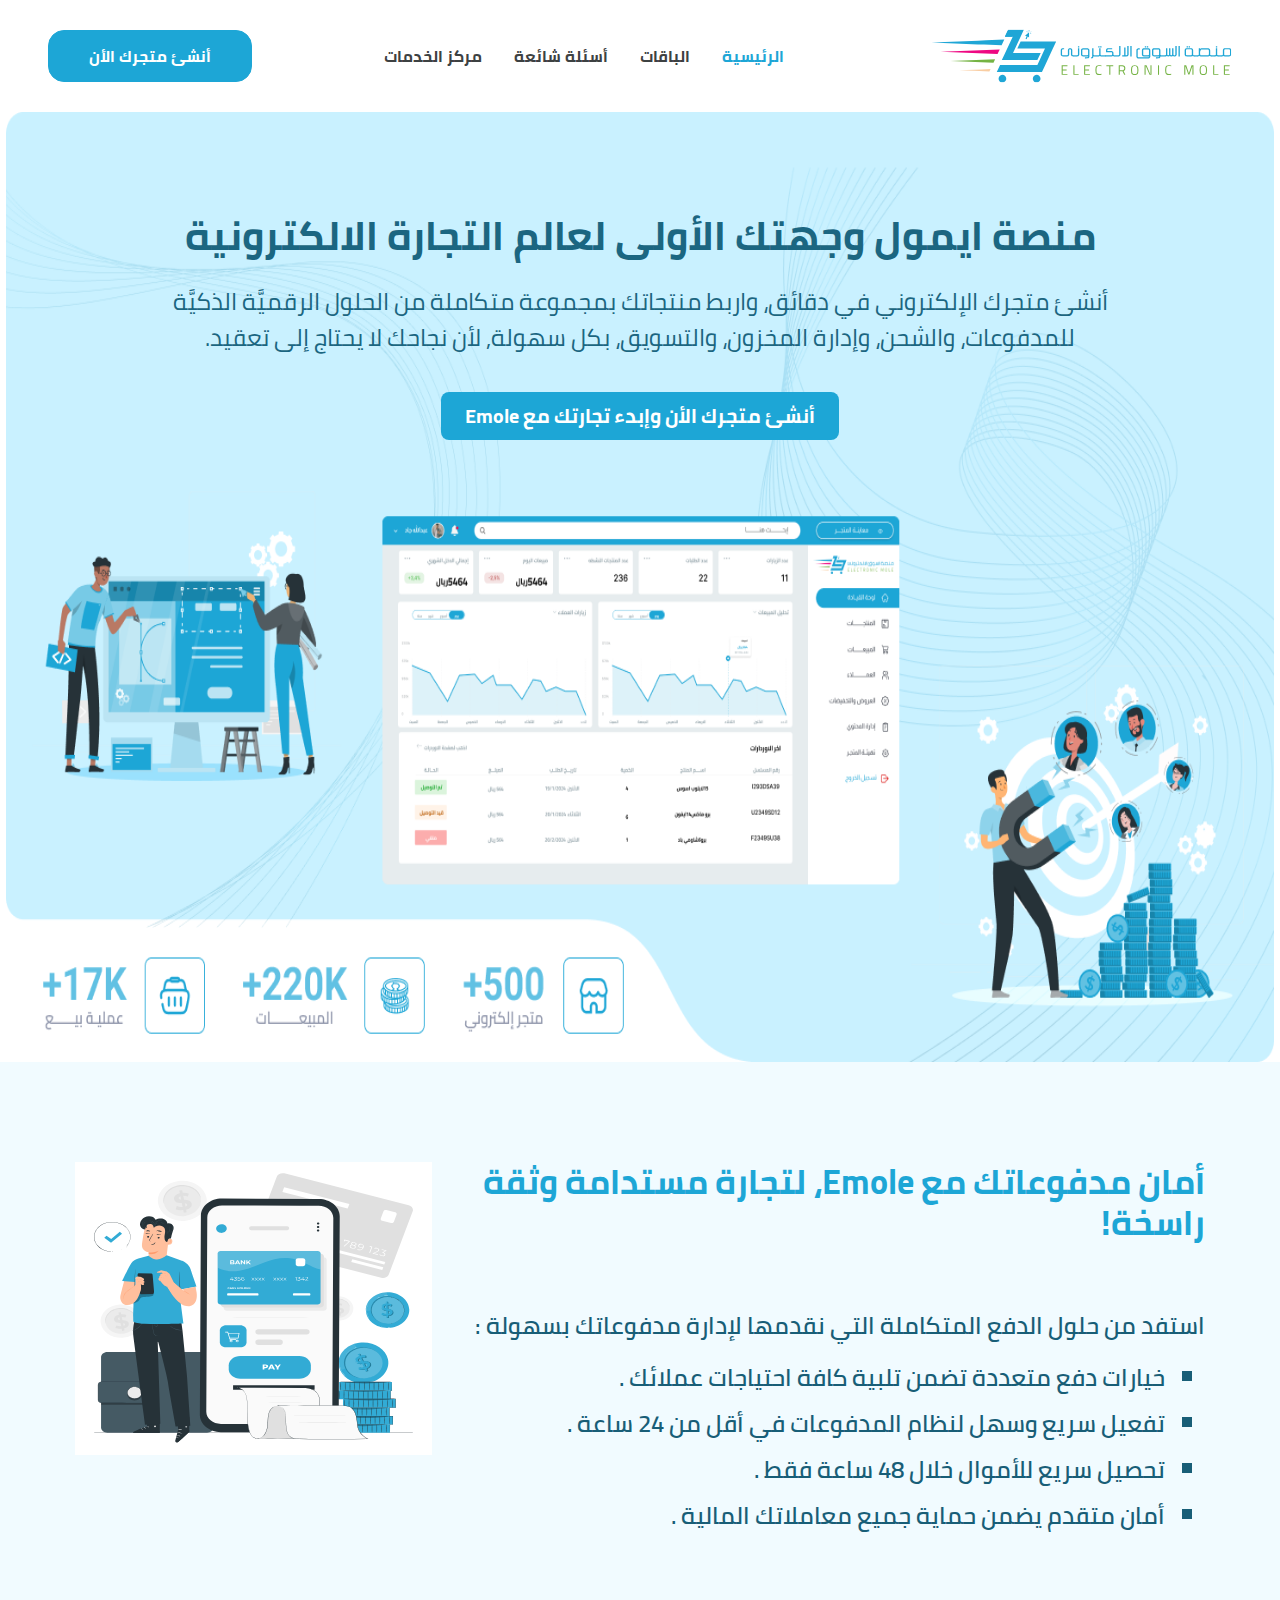
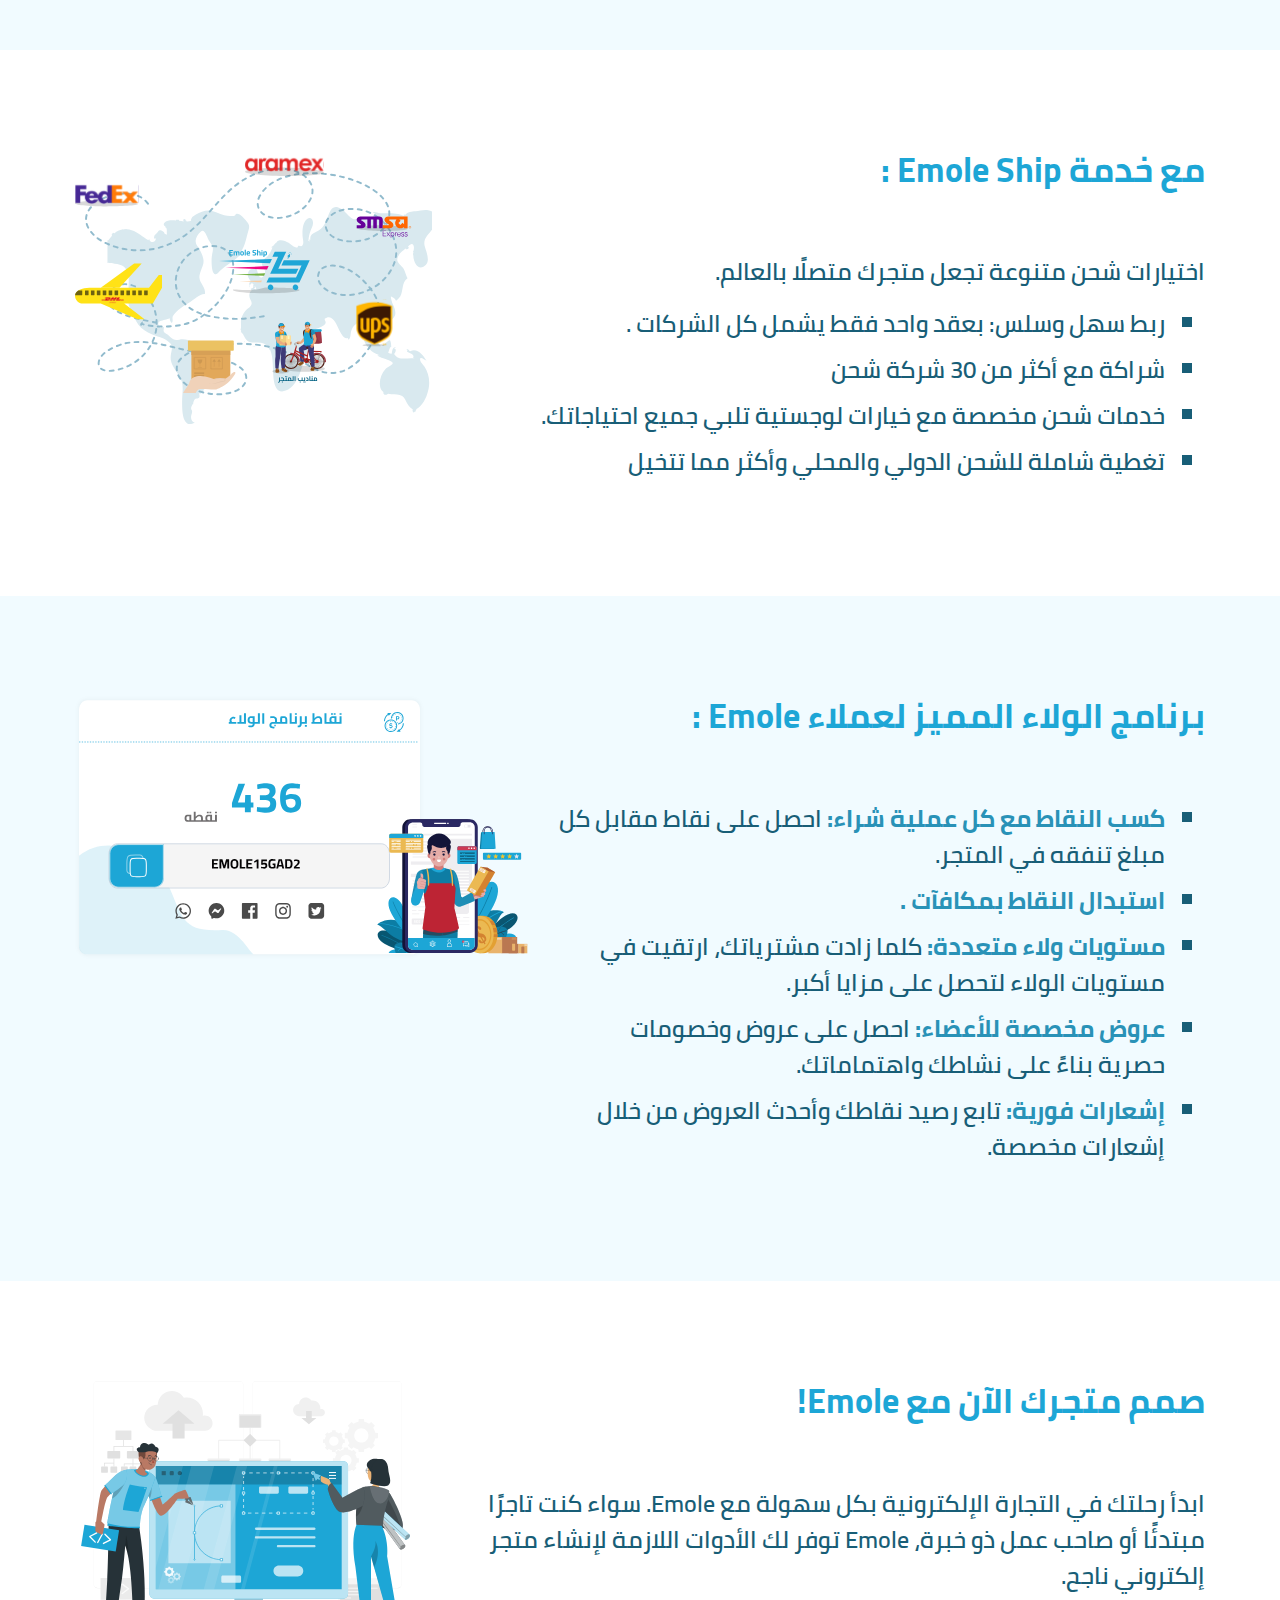
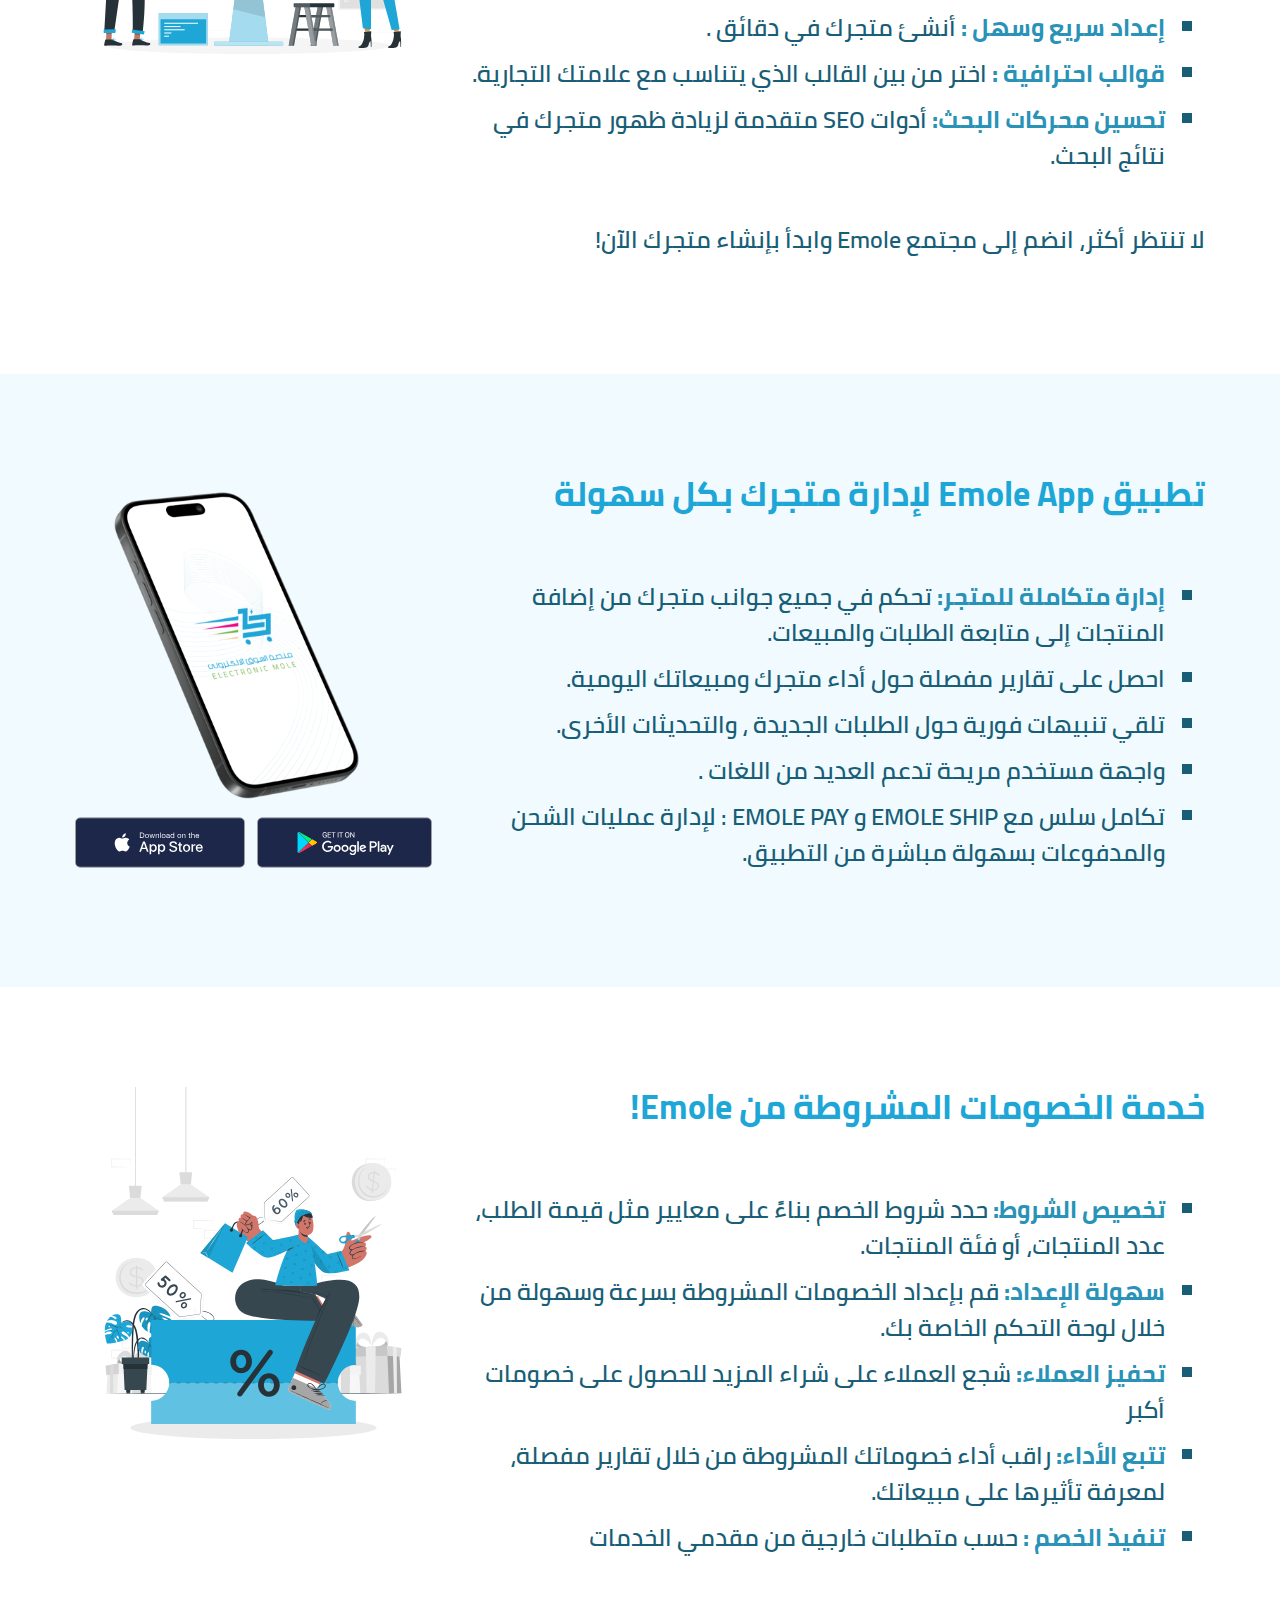
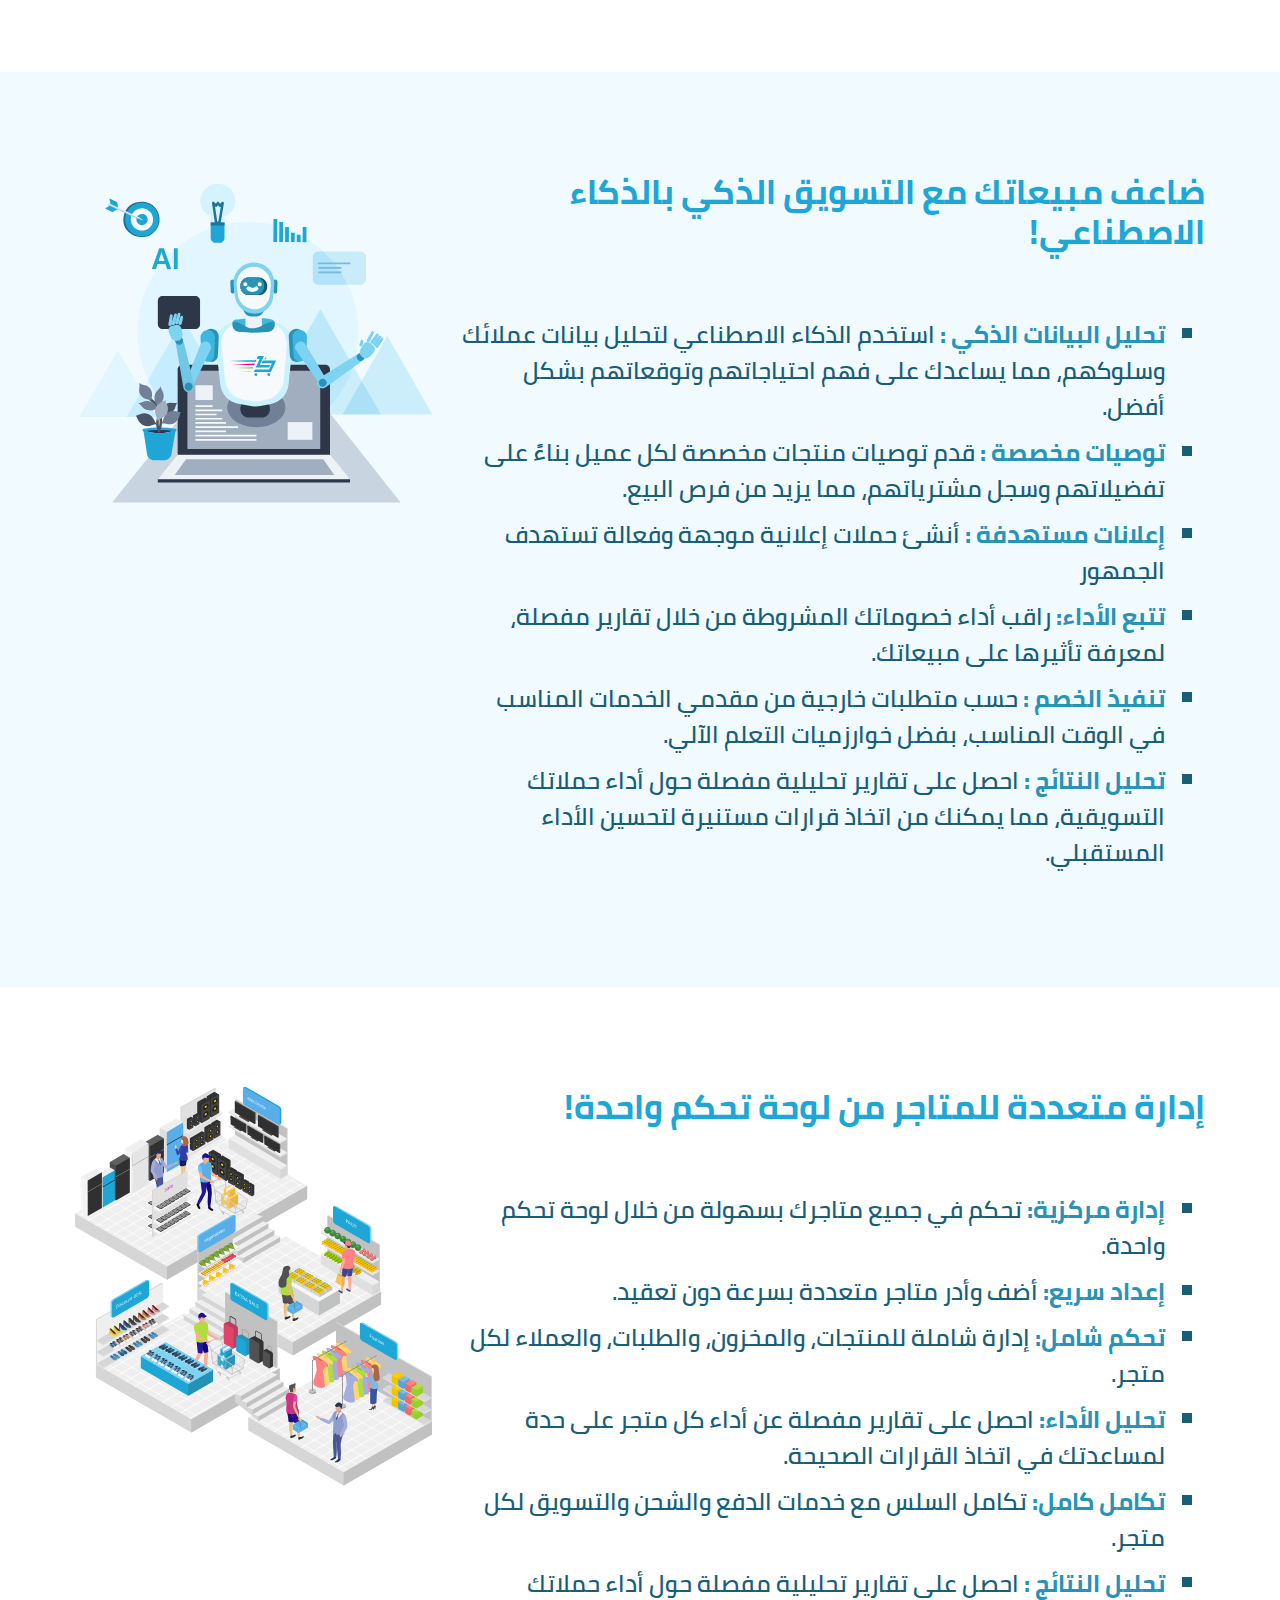
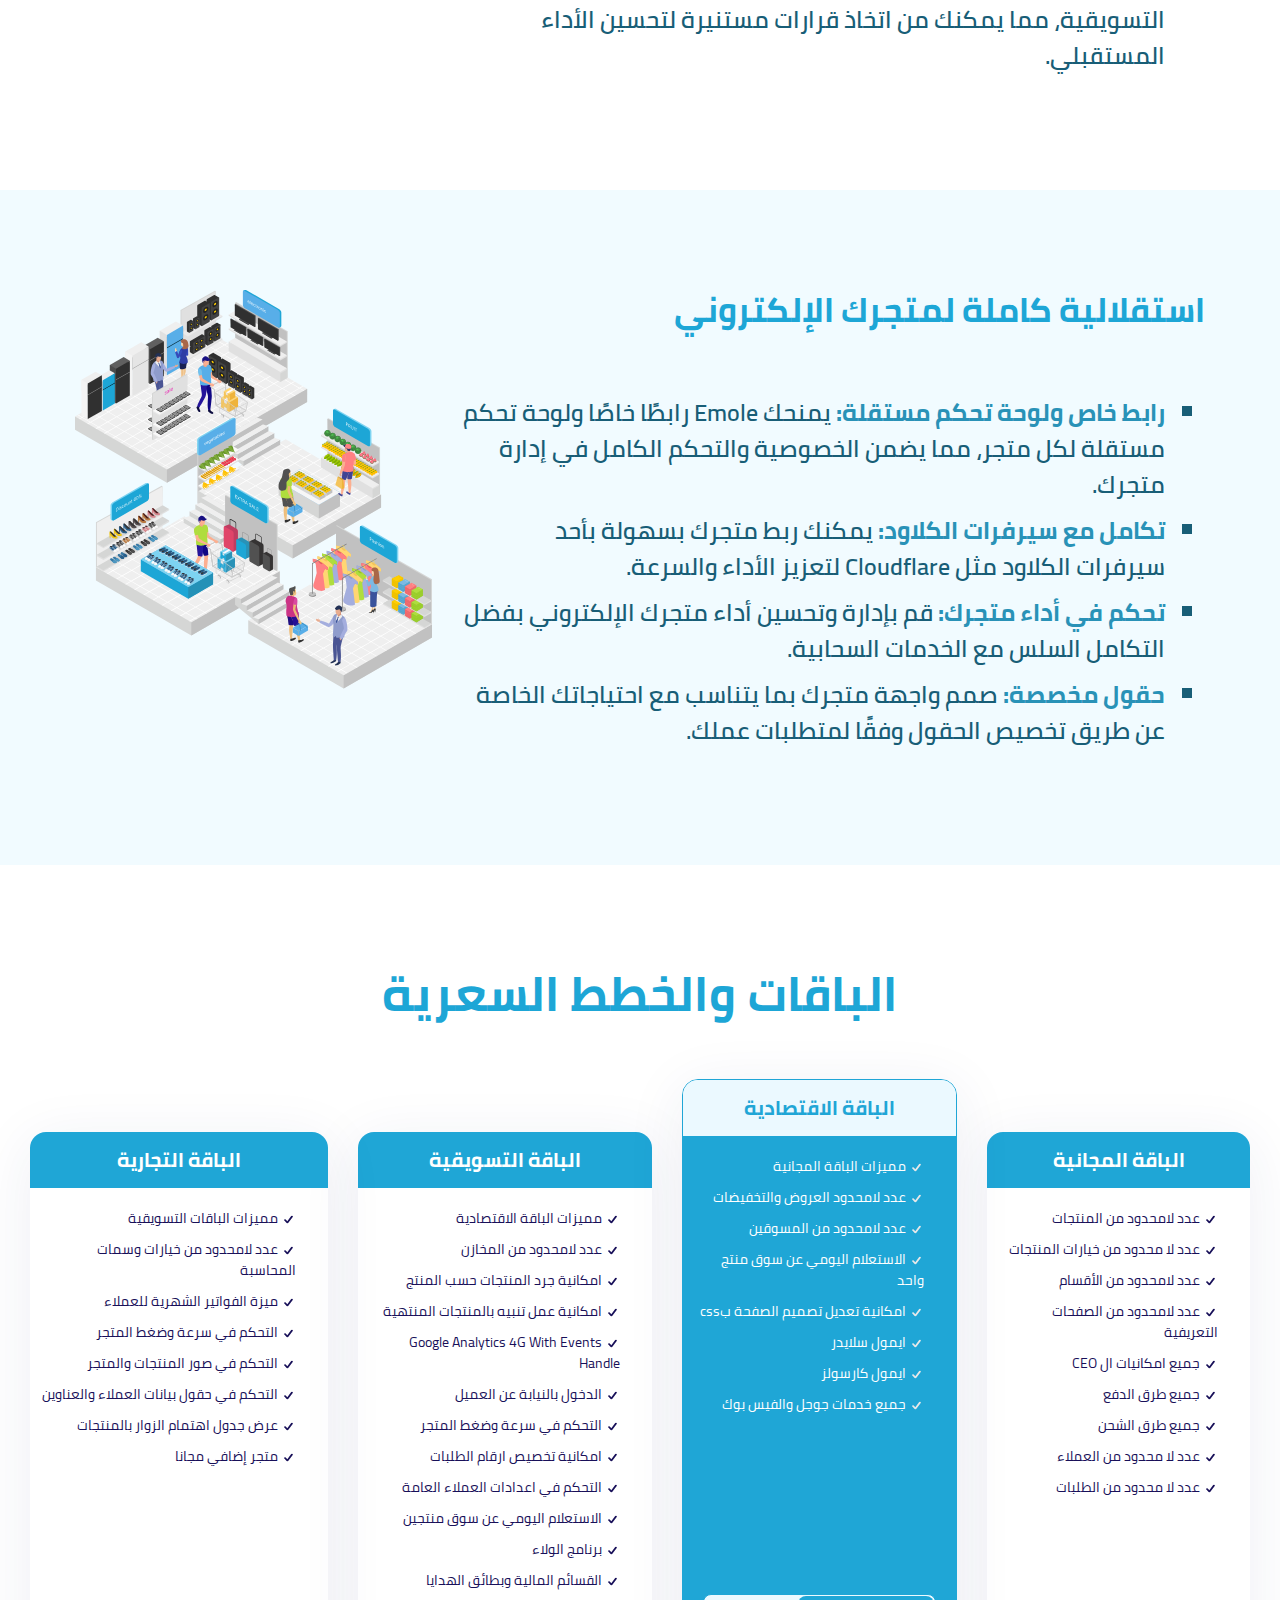
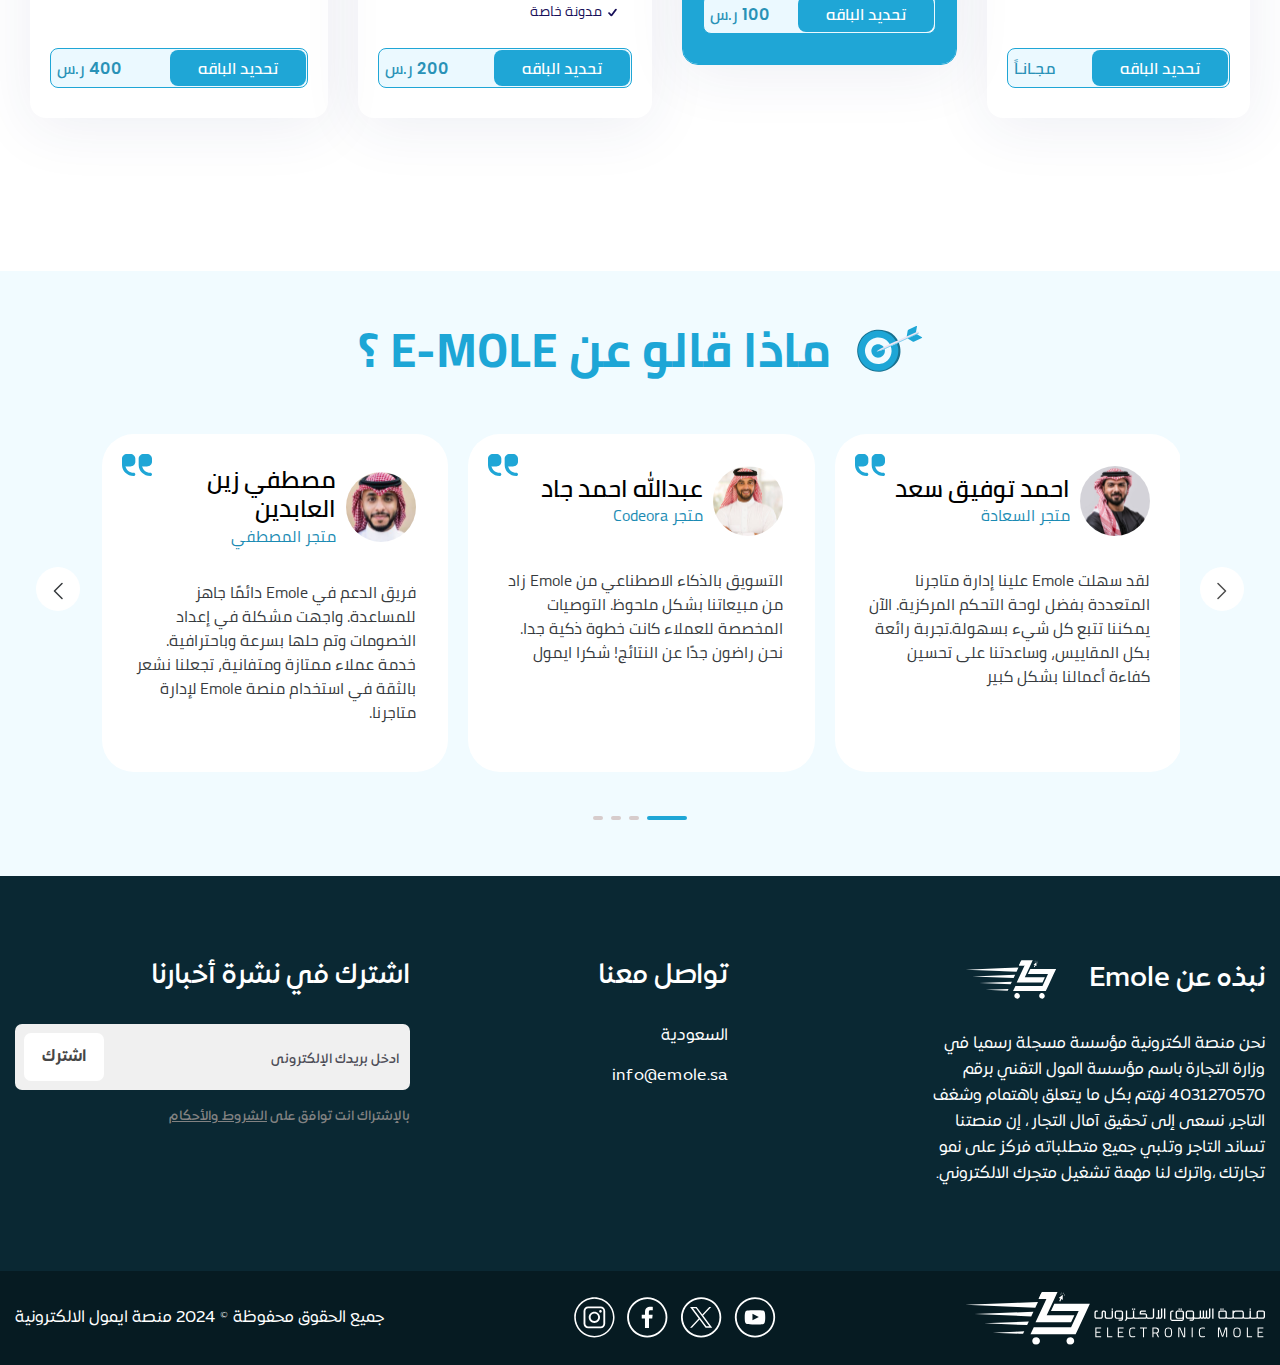
==== commit ca51285f: "complete the remaning things" ====
--- a/index.html
+++ b/index.html
@@ -7,6 +7,9 @@
     <meta name="viewport" content="width=device-width, initial-scale=1.0">
     <title> الرئيسية </title>
     <link rel="stylesheet" href="css/owl.carousel.min.css">
+    <link rel="stylesheet"
+        href="https://cdnjs.cloudflare.com/ajax/libs/OwlCarousel2/2.3.4/assets/owl.theme.default.min.css">
+
     <link rel="stylesheet" href="css/bootstrap.min.css">
     <link rel="stylesheet" href="css/style.css">
 </head>
@@ -19,7 +22,14 @@
         </a>
         <button class="navbar-toggler" type="button" data-toggle="collapse" data-target="#navbarSupportedContent"
             aria-controls="navbarSupportedContent" aria-expanded="false" aria-label="Toggle navigation">
-            <span class="navbar-toggler-icon"></span>
+            <span class="navbar-toggler-icon"></span><svg xmlns="http://www.w3.org/2000/svg"
+                class="icon icon-tabler icon-tabler-menu-2" width="24" height="24" viewBox="0 0 24 24"
+                stroke-width="1.5" stroke="#1b6681" fill="none" stroke-linecap="round" stroke-linejoin="round">
+                <path stroke="none" d="M0 0h24v24H0z" fill="none" />
+                <path d="M4 6l16 0" />
+                <path d="M4 12l16 0" />
+                <path d="M4 18l16 0" />
+            </svg>
         </button>
 
         <div class="collapse navbar-collapse" id="navbarSupportedContent">
@@ -46,13 +56,15 @@
         </div>
     </nav>
     <section class="hero">
+
+        <img class="hero_bg" src="images/hero.png" alt="hero" />
         <div class="content">
             <h1> منصة ايمول وجهتك الأولى لعالم التجارة الالكترونية </h1>
             <p>
                 أنشئ متجرك الإلكتروني في دقائق، واربط منتجاتك بمجموعة متكاملة من الحلول الرقميَّة
                 الذكيَّة للمدفوعات، والشحن، وإدارة المخزون، والتسويق، بكل سهولة, لأن نجاحك لا يحتاج إلى تعقيد.
             </p>
-            <a href="#"> أنشئ متجرك الأن وإبدء تجارتك مع Emole </a>
+            <a data-toggle="modal" data-target="#signUpModal" href="#"> أنشئ متجرك الأن وإبدء تجارتك مع Emole </a>
         </div>
     </section>
     <section class="home-content security">
@@ -312,17 +324,18 @@
                             </span>
                         </li>
                         <li>
-                            <strong> إعداد سريع:  </strong>
+                            <strong> إعداد سريع: </strong>
                             <span>أضف وأدر متاجر متعددة بسرعة دون تعقيد.
                             </span>
                         </li>
                         <li>
                             <strong> تحكم شامل: </strong>
-                            <span>  إدارة شاملة للمنتجات، والمخزون، والطلبات، والعملاء لكل متجر.</span>
-                        </li>
-                        <li>
-                            <strong> تحليل الأداء:  </strong>
-                            <span>  احصل على تقارير مفصلة عن أداء كل متجر على حدة لمساعدتك في اتخاذ القرارات الصحيحة. </span>
+                            <span> إدارة شاملة للمنتجات، والمخزون، والطلبات، والعملاء لكل متجر.</span>
+                        </li>
+                        <li>
+                            <strong> تحليل الأداء: </strong>
+                            <span> احصل على تقارير مفصلة عن أداء كل متجر على حدة لمساعدتك في اتخاذ القرارات الصحيحة.
+                            </span>
                         </li>
                         <li>
                             <strong> تكامل كامل: </strong>
@@ -355,24 +368,26 @@
 
                     <ul>
                         <li>
-                            <strong>  رابط خاص ولوحة تحكم مستقلة: 
+                            <strong> رابط خاص ولوحة تحكم مستقلة:
                             </strong>
-                            <span> يمنحك Emole رابطًا خاصًا ولوحة تحكم مستقلة لكل متجر، مما يضمن الخصوصية والتحكم الكامل في إدارة متجرك.</span>
-                        </li>
-                        <li>
-                            <strong> تكامل مع سيرفرات الكلاود:  </strong>
-                            <span>    يمكنك ربط متجرك بسهولة بأحد سيرفرات الكلاود مثل Cloudflare لتعزيز الأداء والسرعة.
+                            <span> يمنحك Emole رابطًا خاصًا ولوحة تحكم مستقلة لكل متجر، مما يضمن الخصوصية والتحكم الكامل
+                                في إدارة متجرك.</span>
+                        </li>
+                        <li>
+                            <strong> تكامل مع سيرفرات الكلاود: </strong>
+                            <span> يمكنك ربط متجرك بسهولة بأحد سيرفرات الكلاود مثل Cloudflare لتعزيز الأداء والسرعة.
                             </span>
                         </li>
                         <li>
-                            <strong> تحكم في أداء متجرك:  </strong>
+                            <strong> تحكم في أداء متجرك: </strong>
                             <span> قم بإدارة وتحسين أداء متجرك الإلكتروني بفضل التكامل السلس مع الخدمات السحابية.</span>
                         </li>
                         <li>
-                            <strong> حقول مخصصة:   </strong>
-                            <span> صمم واجهة متجرك بما يتناسب مع احتياجاتك الخاصة عن طريق تخصيص الحقول وفقًا لمتطلبات عملك. </span>
-                        </li>
-                        
+                            <strong> حقول مخصصة: </strong>
+                            <span> صمم واجهة متجرك بما يتناسب مع احتياجاتك الخاصة عن طريق تخصيص الحقول وفقًا لمتطلبات
+                                عملك. </span>
+                        </li>
+
 
                     </ul>
 
@@ -386,6 +401,449 @@
         </div>
     </section>
 
+    <section class="home_packages">
+        <h2> الباقات والخطط السعرية </h2>
+
+        <div class="step packages_wrapper_div">
+            <div class="packages_content d-flex justify-content-between">
+                <div class="package">
+                    <h3> الباقة المجانية </h3>
+                    <div class="package-body">
+                        <ul class="list-unstyled">
+                            <li>
+                                <img src="images/feature_check.svg" alt="" />
+                                <span> عدد لامحدود من المنتجات </span>
+                            </li>
+                            <li>
+                                <img src="images/feature_check.svg" alt="" />
+                                <span>عدد لا محدود من خيارات المنتجات</span>
+                            </li>
+                            <li>
+                                <img src="images/feature_check.svg" alt="" />
+                                <span>عدد لامحدود من الأقسام </span>
+                            </li>
+                            <li>
+                                <img src="images/feature_check.svg" alt="" />
+                                <span>عدد لامحدود من الصفحات التعريفية</span>
+                            </li>
+                            <li>
+                                <img src="images/feature_check.svg" alt="" />
+                                <span> جميع امكانيات ال CEO </span>
+                            </li>
+                            <li>
+                                <img src="images/feature_check.svg" alt="" />
+                                <span> جميع طرق الدفع</span>
+                            </li>
+                            <li>
+                                <img src="images/feature_check.svg" alt="" />
+                                <span>جميع طرق الشحن </span>
+                            </li>
+                            <li>
+                                <img src="images/feature_check.svg" alt="" />
+                                <span> عدد لا محدود من العملاء
+                                </span>
+                            </li>
+                            <li>
+                                <img src="images/feature_check.svg" alt="" />
+                                <span> عدد لا محدود من الطلبات
+                                </span>
+                            </li>
+
+                        </ul>
+                        <div class="package-price">
+                            <button type="button"> تحديد الباقه </button>
+                            <span> مجـانـاً <span>
+                        </div>
+                    </div>
+                </div>
+                <div class="package active">
+                    <h3>الباقة الاقتصادية</h3>
+                    <div class="package-body">
+                        <ul class="list-unstyled">
+                            <li>
+                                <img src="images/feature_check.svg" alt="" />
+                                <span> مميزات الباقة المجانية </span>
+                            </li>
+                            <li>
+                                <img src="images/feature_check.svg" alt="" />
+                                <span> عدد لامحدود العروض والتخفيضات </span>
+                            </li>
+                            <li>
+                                <img src="images/feature_check.svg" alt="" />
+                                <span> عدد لامحدود من المسوقين</span>
+                            </li>
+                            <li>
+                                <img src="images/feature_check.svg" alt="" />
+                                <span> الاستعلام اليومي عن سوق منتج واحد </span>
+                            </li>
+                            <li>
+                                <img src="images/feature_check.svg" alt="" />
+                                <span> امكانية تعديل تصميم الصفحة بcss </span>
+                            </li>
+                            <li>
+                                <img src="images/feature_check.svg" alt="" />
+                                <span> ايمول سلايدر </span>
+                            </li>
+                            <li>
+                                <img src="images/feature_check.svg" alt="" />
+                                <span> ايمول كارسولز </span>
+                            </li>
+                            <li>
+                                <img src="images/feature_check.svg" alt="" />
+                                <span> جميع خدمات جوجل والفيس بوك </span>
+                            </li>
+
+                        </ul>
+                        <div class="package-price">
+                            <button type="button"> تحديد الباقه </button>
+                            <span> <span>100</span> ر.س </span>
+                        </div>
+                    </div>
+                </div>
+                <div class="package">
+                    <h3>الباقة التسويقية </h3>
+                    <div class="package-body">
+                        <ul class="list-unstyled">
+                            <li>
+                                <img src="images/feature_check.svg" alt="" />
+                                <span> مميزات الباقة الاقتصادية </span>
+                            </li>
+                            <li>
+                                <img src="images/feature_check.svg" alt="" />
+                                <span> عدد لامحدود من المخازن </span>
+                            </li>
+                            <li>
+                                <img src="images/feature_check.svg" alt="" />
+                                <span> امكانية جرد المنتجات حسب المنتج </span>
+                            </li>
+                            <li>
+                                <img src="images/feature_check.svg" alt="" />
+                                <span> امكانية عمل تنبيه بالمنتجات المنتهية </span>
+                            </li>
+                            <li>
+                                <img src="images/feature_check.svg" alt="" />
+                                <span> Google Analytics 4G With Events Handle </span>
+                            </li>
+                            <li>
+                                <img src="images/feature_check.svg" alt="" />
+                                <span> الدخول بالنيابة عن العميل
+                                </span>
+                            </li>
+                            <li>
+                                <img src="images/feature_check.svg" alt="" />
+                                <span> التحكم في سرعة وضغط المتجر
+                                </span>
+                            </li>
+                            <li>
+                                <img src="images/feature_check.svg" alt="" />
+                                <span> امكانية تخصيص ارقام الطلبات
+                                </span>
+                            </li>
+                            <li>
+                                <img src="images/feature_check.svg" alt="" />
+                                <span>التحكم في اعدادات العملاء العامة
+
+                                </span>
+                            </li>
+                            <li>
+                                <img src="images/feature_check.svg" alt="" />
+                                <span> الاستعلام اليومي عن سوق منتجين
+
+                                </span>
+                            </li>
+                            <li>
+                                <img src="images/feature_check.svg" alt="" />
+                                <span>برنامج الولاء
+
+                                </span>
+                            </li>
+                            <li>
+                                <img src="images/feature_check.svg" alt="" />
+                                <span> القسائم المالية وبطائق الهدايا
+
+                                </span>
+                            </li>
+                            <li>
+                                <img src="images/feature_check.svg" alt="" />
+                                <span> مدونة خاصة
+
+
+                                </span>
+                            </li>
+
+                        </ul>
+                        <div class="package-price">
+                            <button type="button"> تحديد الباقه </button>
+                            <span> <span>200</span> ر.س </span>
+                        </div>
+                    </div>
+                </div>
+
+                <div class="package">
+                    <h3> الباقة التجارية
+                    </h3>
+                    <div class="package-body">
+                        <ul class="list-unstyled">
+                            <li>
+                                <img src="images/feature_check.svg" alt="" />
+                                <span> مميزات الباقات التسويقية
+                                </span>
+                            </li>
+                            <li>
+                                <img src="images/feature_check.svg" alt="" />
+                                <span>عدد لامحدود من خيارات وسمات المحاسبة
+                                </span>
+                            </li>
+                            <li>
+                                <img src="images/feature_check.svg" alt="" />
+                                <span>ميزة الفواتير الشهرية للعملاء</span>
+                            </li>
+                            <li>
+                                <img src="images/feature_check.svg" alt="" />
+                                <span> التحكم في سرعة وضغط المتجر
+                                </span>
+                            </li>
+                            <li>
+                                <img src="images/feature_check.svg" alt="" />
+                                <span> التحكم في صور المنتجات والمتجر
+                                </span>
+                            </li>
+                            <li>
+                                <img src="images/feature_check.svg" alt="" />
+                                <span>التحكم في حقول بيانات العملاء والعناوين
+                                </span>
+                            </li>
+                            <li>
+                                <img src="images/feature_check.svg" alt="" />
+                                <span>عرض جدول اهتمام الزوار بالمنتجات
+                                </span>
+                            </li>
+                            <li>
+                                <img src="images/feature_check.svg" alt="" />
+                                <span> متجر إضافي مجانا
+                                </span>
+                            </li>
+
+                        </ul>
+                        <div class="package-price">
+                            <button type="button"> تحديد الباقه </button>
+                            <span> <span>400</span> ر.س </span>
+                        </div>
+                    </div>
+                </div>
+            </div>
+        </div>
+    </section>
+
+
+    <section class="customers">
+        <h2>
+            <img src="images/testi.svg" alt="testi" />
+            <span> ماذا قالو عن E-MOLE ؟ </span>
+        </h2>
+
+        <div class="owl-carousel owl-theme">
+            <div class="item">
+                <div class="customer">
+                    <img class="quote" src="images/quote.svg" alt="quote" />
+                    <div class="wrapper d-flex align-items-center">
+                        <img src="images/cust_1.svg" alt="profile picture" />
+                        <div class="info">
+                            <h4> احمد توفيق سعد </h4>
+                            <span> متجر السعادة </span>
+                        </div>
+                    </div>
+                    <div class="caption">
+                        لقد سهلت Emole علينا إدارة متاجرنا المتعددة بفضل لوحة التحكم المركزية. الآن يمكننا تتبع كل شيء
+                        بسهولة.تجربة رائعة بكل المقاييس، وساعدتنا على تحسين كفاءة أعمالنا بشكل كبير
+                    </div>
+                </div>
+            </div>
+            <div class="item">
+                <div class="customer">
+                    <img class="quote" src="images/quote.svg" alt="quote" />
+                    <div class="wrapper d-flex align-items-center">
+                        <img src="images/cust_2.svg" alt="profile picture" />
+                        <div class="info">
+                            <h4> عبدالله احمد جاد </h4>
+                            <span>متجر Codeora</span>
+                        </div>
+                    </div>
+                    <div class="caption">
+                        التسويق بالذكاء الاصطناعي من Emole زاد من مبيعاتنا بشكل ملحوظ. التوصيات المخصصة للعملاء كانت
+                        خطوة ذكية جدا. نحن راضون جدًا عن النتائج!
+                        شكرا ايمول
+                    </div>
+                </div>
+            </div>
+            <div class="item">
+                <div class="customer">
+                    <img class="quote" src="images/quote.svg" alt="quote" />
+                    <div class="wrapper d-flex align-items-center">
+                        <img src="images/cust_3.svg" alt="profile picture" />
+                        <div class="info">
+                            <h4>مصطفي زين العابدين </h4>
+                            <span> متجر المصطفي</span>
+                        </div>
+                    </div>
+                    <div class="caption">
+                        فريق الدعم في Emole دائمًا جاهز للمساعدة. واجهت مشكلة في إعداد الخصومات وتم حلها بسرعة
+                        وباحترافية. خدمة عملاء ممتازة ومتفانية، تجعلنا نشعر بالثقة في استخدام منصة Emole لإدارة متاجرنا.
+                    </div>
+                </div>
+            </div>
+
+            <div class="item">
+                <div class="customer">
+                    <img class="quote" src="images/quote.svg" alt="quote" />
+                    <div class="wrapper d-flex align-items-center">
+                        <img src="images/cust_1.svg" alt="profile picture" />
+                        <div class="info">
+                            <h4> احمد توفيق سعد </h4>
+                            <span> متجر السعادة </span>
+                        </div>
+                    </div>
+                    <div class="caption">
+                        لقد سهلت Emole علينا إدارة متاجرنا المتعددة بفضل لوحة التحكم المركزية. الآن يمكننا تتبع كل شيء
+                        بسهولة.تجربة رائعة بكل المقاييس، وساعدتنا على تحسين كفاءة أعمالنا بشكل كبير
+                    </div>
+                </div>
+            </div>
+            <div class="item">
+                <div class="customer">
+                    <img class="quote" src="images/quote.svg" alt="quote" />
+                    <div class="wrapper d-flex align-items-center">
+                        <img src="images/cust_2.svg" alt="profile picture" />
+                        <div class="info">
+                            <h4> عبدالله احمد جاد </h4>
+                            <span>متجر Codeora</span>
+                        </div>
+                    </div>
+                    <div class="caption">
+                        التسويق بالذكاء الاصطناعي من Emole زاد من مبيعاتنا بشكل ملحوظ. التوصيات المخصصة للعملاء كانت
+                        خطوة ذكية جدا. نحن راضون جدًا عن النتائج!
+                        شكرا ايمول
+                    </div>
+                </div>
+            </div>
+            <div class="item">
+                <div class="customer">
+                    <img class="quote" src="images/quote.svg" alt="quote" />
+                    <div class="wrapper d-flex align-items-center">
+                        <img src="images/cust_3.svg" alt="profile picture" />
+                        <div class="info">
+                            <h4>مصطفي زين العابدين </h4>
+                            <span> متجر المصطفي</span>
+                        </div>
+                    </div>
+                    <div class="caption">
+                        فريق الدعم في Emole دائمًا جاهز للمساعدة. واجهت مشكلة في إعداد الخصومات وتم حلها بسرعة
+                        وباحترافية. خدمة عملاء ممتازة ومتفانية، تجعلنا نشعر بالثقة في استخدام منصة Emole لإدارة متاجرنا.
+                    </div>
+                </div>
+            </div>
+            <div class="item">
+                <div class="customer">
+                    <img class="quote" src="images/quote.svg" alt="quote" />
+                    <div class="wrapper d-flex align-items-center">
+                        <img src="images/cust_1.svg" alt="profile picture" />
+                        <div class="info">
+                            <h4> احمد توفيق سعد </h4>
+                            <span> متجر السعادة </span>
+                        </div>
+                    </div>
+                    <div class="caption">
+                        لقد سهلت Emole علينا إدارة متاجرنا المتعددة بفضل لوحة التحكم المركزية. الآن يمكننا تتبع كل شيء
+                        بسهولة.تجربة رائعة بكل المقاييس، وساعدتنا على تحسين كفاءة أعمالنا بشكل كبير
+                    </div>
+                </div>
+            </div>
+            <div class="item">
+                <div class="customer">
+                    <img class="quote" src="images/quote.svg" alt="quote" />
+                    <div class="wrapper d-flex align-items-center">
+                        <img src="images/cust_2.svg" alt="profile picture" />
+                        <div class="info">
+                            <h4> عبدالله احمد جاد </h4>
+                            <span>متجر Codeora</span>
+                        </div>
+                    </div>
+                    <div class="caption">
+                        التسويق بالذكاء الاصطناعي من Emole زاد من مبيعاتنا بشكل ملحوظ. التوصيات المخصصة للعملاء كانت
+                        خطوة ذكية جدا. نحن راضون جدًا عن النتائج!
+                        شكرا ايمول
+                    </div>
+                </div>
+            </div>
+            <div class="item">
+                <div class="customer">
+                    <img class="quote" src="images/quote.svg" alt="quote" />
+                    <div class="wrapper d-flex align-items-center">
+                        <img src="images/cust_3.svg" alt="profile picture" />
+                        <div class="info">
+                            <h4>مصطفي زين العابدين </h4>
+                            <span> متجر المصطفي</span>
+                        </div>
+                    </div>
+                    <div class="caption">
+                        فريق الدعم في Emole دائمًا جاهز للمساعدة. واجهت مشكلة في إعداد الخصومات وتم حلها بسرعة
+                        وباحترافية. خدمة عملاء ممتازة ومتفانية، تجعلنا نشعر بالثقة في استخدام منصة Emole لإدارة متاجرنا.
+                    </div>
+                </div>
+            </div>
+
+            <div class="item">
+                <div class="customer">
+                    <img class="quote" src="images/quote.svg" alt="quote" />
+                    <div class="wrapper d-flex align-items-center">
+                        <img src="images/cust_1.svg" alt="profile picture" />
+                        <div class="info">
+                            <h4> احمد توفيق سعد </h4>
+                            <span> متجر السعادة </span>
+                        </div>
+                    </div>
+                    <div class="caption">
+                        لقد سهلت Emole علينا إدارة متاجرنا المتعددة بفضل لوحة التحكم المركزية. الآن يمكننا تتبع كل شيء
+                        بسهولة.تجربة رائعة بكل المقاييس، وساعدتنا على تحسين كفاءة أعمالنا بشكل كبير
+                    </div>
+                </div>
+            </div>
+            <div class="item">
+                <div class="customer">
+                    <img class="quote" src="images/quote.svg" alt="quote" />
+                    <div class="wrapper d-flex align-items-center">
+                        <img src="images/cust_2.svg" alt="profile picture" />
+                        <div class="info">
+                            <h4> عبدالله احمد جاد </h4>
+                            <span>متجر Codeora</span>
+                        </div>
+                    </div>
+                    <div class="caption">
+                        التسويق بالذكاء الاصطناعي من Emole زاد من مبيعاتنا بشكل ملحوظ. التوصيات المخصصة للعملاء كانت
+                        خطوة ذكية جدا. نحن راضون جدًا عن النتائج!
+                        شكرا ايمول
+                    </div>
+                </div>
+            </div>
+            <div class="item">
+                <div class="customer">
+                    <img class="quote" src="images/quote.svg" alt="quote" />
+                    <div class="wrapper d-flex align-items-center">
+                        <img src="images/cust_3.svg" alt="profile picture" />
+                        <div class="info">
+                            <h4>مصطفي زين العابدين </h4>
+                            <span> متجر المصطفي</span>
+                        </div>
+                    </div>
+                    <div class="caption">
+                        فريق الدعم في Emole دائمًا جاهز للمساعدة. واجهت مشكلة في إعداد الخصومات وتم حلها بسرعة
+                        وباحترافية. خدمة عملاء ممتازة ومتفانية، تجعلنا نشعر بالثقة في استخدام منصة Emole لإدارة متاجرنا.
+                    </div>
+                </div>
+            </div>
+
+        </div>
+    </section>
     <footer>
         <div class="upper_footer">
             <div class="content d-flex justify-content-between">
@@ -891,6 +1349,95 @@
         </div>
     </div>
 
+
+    <!-- OTP panel -->
+
+    <div class="modal OTPModal fade" id="OTPModal" tabindex="-1" aria-labelledby="OTPModalLabel" aria-hidden="true">
+        <div class="modal-dialog">
+            <div class="modal-content">
+                <div class="modal-header">
+
+                    <button type="button" class="close" data-dismiss="modal" aria-label="Close">
+                        <img src="images/close.svg" alt="close" />
+                    </button>
+                    <h2>رمـــز التحقق</h2>
+                </div>
+                <div class="modal-body">
+                    <p>تم إرسال رمز التحقق المكون من 4 أرقام إلى رقم الجوال 96650XXXXXXX+</p>
+                    <div class="otp-container">
+                        <input type="text" id="otp1" maxlength="1" class="otp-input" />
+                        <input type="text" id="otp2" maxlength="1" class="otp-input">
+                        <input type="text" id="otp3" maxlength="1" class="otp-input">
+                        <input type="text" id="otp4" maxlength="1" class="otp-input">
+                    </div>
+                    <button id="submitOtp" class="submit-button">المتابعة للدخول</button>
+                </div>
+                <div class="modal-footer d-flex align-items-center justify-content-between">
+                    <div class="resend">
+                        <span id="timer">00:37</span>
+                        <button id="resendOtp" class="footer-button">اعادة ارسال رمز التحقق</button>
+                    </div>
+                    <button id="changePhone" class="footer-button">تغيير رقم الهاتف</button>
+                </div>
+            </div>
+        </div>
+    </div>
+
+
+
+
+    <!-- signup modal -->
+    <div class="modal OTPModal signupmodal fade" id="signUpModal" tabindex="-1" aria-labelledby="signUpModalLabel"
+        aria-hidden="true">
+        <div class="modal-dialog">
+            <div class="modal-content">
+                <div class="modal-header">
+
+                    <button type="button" class="close" data-dismiss="modal" aria-label="Close">
+                        <img src="images/close.svg" alt="close" />
+                    </button>
+                    <h2>تسجيل الدخول </h2>
+                </div>
+                <div class="modal-body">
+                    <div class="form-group">
+                        <label for="phoneNumber" class="form-label"> رقــــــم الجــــــــــــوال </label>
+                        <div class="input-group">
+                            <input type="tel" class="form-control" id="phoneNumber" aria-label="Phone number">
+                            <select class="form-select" id="countryCode" aria-label="Country code">
+                                <option value="+971">+971</option>
+                                <option value="+966">+966</option>
+                                <option value="+962">+962</option>
+                                <option value="+964">+964 </option>
+                                <option value="+965">+965</option>
+                                <option value="+973">+973</option>
+                                <option value="+974">+974</option>
+                                <option value="+968">+968</option>
+                                <option value="+212">+212 </option>
+                                <option value="+216">+216</option>
+                                <option value="+218">+218 </option>
+                                <option value="+20">+20 </option>
+                                <option value="+961">+961 </option>
+                            </select>
+                        </div>
+                    </div>
+                    <div class="terms d-flex align-items-center">
+                        <input type="radio" />
+                        <span> أوفق علي
+
+                            <a href="#"> الشروط والأحكام </a>
+
+                        </span>
+                    </div>
+                    <button id="submitOtp" class="submit-button"> تسجيــــل الدخول </button>
+                </div>
+                <div class="modal-footer d-flex align-items-center justify-content-between">
+                    ليس لديك حساب 
+                    ؟  
+                <span>  انشاء حساب جديد </span>
+                </div>
+            </div>
+        </div>
+    </div>
     <script src="js/jquery-3.2.1.min.js"></script>
     <script src="js/popper.min.js"></script>
     <script src="js/bootstrap.min.js"></script>
--- a/css/style.css
+++ b/css/style.css
@@ -3,80 +3,67 @@
   src: url(../fonts/Cairo-Regular.ttf);
   font-weight: 400;
 }
-
 @font-face {
   font-family: "cairo-medium";
   src: url(../fonts/Cairo-Medium.ttf);
   font-weight: 500;
 }
-
 @font-face {
   font-family: "cairo-semibold";
   src: url(../fonts/Cairo-SemiBold.ttf);
   font-weight: 600;
 }
-
 @font-face {
   font-family: "cairo-bold";
   src: url(../fonts/Cairo-Bold.ttf);
   font-weight: 700;
 }
-
 @font-face {
   font-family: "Poppins-SemiBold";
   src: url(../fonts/Poppins-SemiBold.ttf);
   font-weight: 600;
 }
-
 @font-face {
   font-family: "LamaRounded-Regular";
   src: url(../fonts/LamaRounded-Regular.ttf);
   font-weight: 400;
 }
-
 @font-face {
   font-family: "LamaRounded-Medium";
   src: url(../fonts/LamaRounded-Medium.ttf);
   font-weight: 500;
 }
-
 @font-face {
   font-family: "LamaRounded-SemiBold";
   src: url(../fonts/LamaRounded-SemiBold.ttf);
   font-weight: 600;
 }
-
 @font-face {
   font-family: "LamaRounded-Bold";
   src: url(../fonts/LamaRounded-Bold.ttf);
   font-weight: 700;
 }
-
 @font-face {
   font-family: "ExpoArabic-Bold";
   src: url(../fonts/ExpoArabic-Bold.ttf);
   font-weight: 700;
 }
-
 @font-face {
   font-family: "ExpoArabic-Book";
   src: url(../fonts/ExpoArabic-Book.ttf);
 }
-
 @font-face {
   font-family: "ExpoArabic-Medium";
   src: url(../fonts/ExpoArabic-Medium.ttf);
   font-weight: 500;
 }
-
 @font-face {
   font-family: "ExpoArabic-SemiBold";
   src: url(../fonts/ExpoArabic-SemiBold.ttf);
   font-weight: 600;
 }
-
 /*vars */
-@media (min-width: 1492px) {
+@media (min-width: 1400px) {
   .container-fluid {
     padding: 0 81px;
   }
@@ -86,27 +73,40 @@
   font-family: "cairo-regular";
 }
 
-.navbar {
-  margin-bottom: -60px;
-}
-
+@media (max-width: 767px) {
+  .navbar {
+    padding: 15px !important;
+  }
+  .navbar .navbar-brand img {
+    width: 200px;
+  }
+}
+@media (max-width: 425px) {
+  .navbar .navbar-brand img {
+    width: 150px;
+  }
+}
+.navbar .navbar-toggler {
+  outline: none !important;
+}
+@media (max-width: 991px) {
+  .navbar .navbar-nav {
+    padding-top: 32px;
+  }
+}
 .navbar .navbar-nav .nav-item {
   margin-left: 1rem;
 }
-
 .navbar .navbar-nav .nav-item .nav-link {
   color: #3d4142;
   font-family: "cairo-bold";
 }
-
 .navbar .navbar-nav .nav-item:last-child {
   margin: 0;
 }
-
 .navbar .navbar-nav .nav-item.active .nav-link {
   color: #1da6d6;
 }
-
 .navbar .action button {
   font-family: "cairo-bold";
   font-size: 16px;
@@ -115,8 +115,7 @@
   background-color: #1da6d6;
   border-color: #1da6d6;
   outline: none !important;
-  -webkit-box-shadow: none !important;
-          box-shadow: none !important;
+  box-shadow: none !important;
 }
 
 /*faq*/
@@ -130,7 +129,14 @@
   margin-bottom: 95px;
   letter-spacing: -1px;
 }
-
+@media (max-width: 991px) {
+  .faq h1,
+  .packages h1 {
+    padding: 16px 0;
+    font-size: 32px;
+    margin-bottom: 55px;
+  }
+}
 .faq #accordion .card,
 .packages #accordion .card {
   border: none;
@@ -138,14 +144,12 @@
   padding-bottom: 30px;
   border-bottom: 1px solid #d4d4d4;
 }
-
 .faq #accordion .card .card-header,
 .packages #accordion .card .card-header {
   padding: 0;
   border: none;
   background-color: transparent;
 }
-
 .faq #accordion .card .card-header button,
 .packages #accordion .card .card-header button {
   text-decoration: none !important;
@@ -153,13 +157,48 @@
   font-family: "cairo-semibold";
   font-size: 30px;
   padding: 0;
-}
-
+  white-space: unset;
+  text-align: start;
+}
+@media (max-width: 991px) {
+  .faq #accordion .card .card-header button,
+  .packages #accordion .card .card-header button {
+    font-size: 22px;
+    gap: 16px;
+  }
+  .faq #accordion .card .card-header button img,
+  .packages #accordion .card .card-header button img {
+    width: 24px;
+    height: 24px;
+  }
+}
+@media (max-width: 991px) {
+  .faq #accordion .card .card-header button,
+  .packages #accordion .card .card-header button {
+    font-size: 20px;
+  }
+  .faq #accordion .card .card-header button img,
+  .packages #accordion .card .card-header button img {
+    width: 20px;
+    height: 20px;
+  }
+}
 .faq #accordion .card .card-body,
 .packages #accordion .card .card-body {
-  -webkit-padding-start: 0;
-          padding-inline-start: 0;
+  padding-inline-start: 0;
   font-size: 24px;
+}
+@media (max-width: 991px) {
+  .faq #accordion .card .card-body,
+  .packages #accordion .card .card-body {
+    font-size: 18px;
+  }
+}
+@media (max-width: 767px) {
+  .faq #accordion .card .card-body,
+  .packages #accordion .card .card-body {
+    font-size: 15px;
+  }
 }
 
 footer .upper_footer {
@@ -167,91 +206,107 @@
   background-color: #0a2833;
   color: #fff;
 }
-
+@media (max-width: 1400px) {
+  footer .upper_footer {
+    padding: 24px 15px;
+  }
+}
 footer .upper_footer .content {
   padding: 60px 0;
 }
-
+@media (max-width: 991px) {
+  footer .upper_footer .content {
+    flex-direction: column;
+    gap: 32px;
+  }
+}
+@media (max-width: 991px) {
+  footer .upper_footer .content {
+    padding: 16px 0;
+  }
+}
 footer .upper_footer .content h4 {
   font-family: "ExpoArabic-Medium";
   font-size: 27px;
   margin-bottom: 32px;
 }
-
+@media (max-width: 991px) {
+  footer .upper_footer .content h4 {
+    font-size: 22px;
+    margin-bottom: 16px;
+  }
+}
 footer .upper_footer .content .about_content {
   max-width: 502px;
 }
-
+@media (max-width: 1400px) {
+  footer .upper_footer .content .about_content {
+    max-width: 350px;
+  }
+}
 footer .upper_footer .content .about_content h4 {
   gap: 32px;
 }
-
+@media (max-width: 991px) {
+  footer .upper_footer .content .about_content h4 {
+    gap: 16px;
+  }
+}
 footer .upper_footer .content .about_content p {
   font-family: "ExpoArabic-Book";
   line-height: 26px;
   margin: 0;
 }
-
+@media (max-width: 991px) {
+  footer .upper_footer .content .about_content p {
+    font-size: 14px;
+  }
+}
 footer .upper_footer .content .footer_links .links {
   gap: 16px;
 }
-
+@media (max-width: 991px) {
+  footer .upper_footer .content .footer_links .links {
+    gap: 12px;
+  }
+}
 footer .upper_footer .content .footer_links .links a {
   color: #fff;
   text-decoration: none;
   font-family: "ExpoArabic-Book";
 }
-
 footer .upper_footer .content .newsletter {
   width: 395px;
 }
-
+@media (max-width: 425px) {
+  footer .upper_footer .content .newsletter {
+    width: 100%;
+  }
+}
 footer .upper_footer .content .newsletter form {
   background-color: #f0f0f0;
   padding: 9px;
   border-radius: 7px;
-  display: -webkit-box;
-  display: -ms-flexbox;
-  display: flex;
-  -webkit-box-pack: justify;
-      -ms-flex-pack: justify;
-          justify-content: space-between;
+  display: flex;
+  justify-content: space-between;
   margin-bottom: 18px;
 }
-
 footer .upper_footer .content .newsletter form input {
   border: none;
   outline: none !important;
   background-color: transparent;
-  -webkit-box-flex: 1;
-      -ms-flex: 1;
-          flex: 1;
-}
-
-footer .upper_footer .content .newsletter form input::-webkit-input-placeholder {
+  flex: 1;
+}
+footer .upper_footer .content .newsletter form input::-moz-placeholder {
   color: #4d4d57;
   font-size: 13px;
   font-family: "ExpoArabic-Medium";
 }
-
-footer .upper_footer .content .newsletter form input:-ms-input-placeholder {
-  color: #4d4d57;
-  font-size: 13px;
-  font-family: "ExpoArabic-Medium";
-}
-
-footer .upper_footer .content .newsletter form input::-ms-input-placeholder {
-  color: #4d4d57;
-  font-size: 13px;
-  font-family: "ExpoArabic-Medium";
-}
-
 footer .upper_footer .content .newsletter form input::placeholder {
   color: #4d4d57;
   font-size: 13px;
   font-family: "ExpoArabic-Medium";
 }
-
 footer .upper_footer .content .newsletter form button {
   padding: 12px 18px;
   font-family: "ExpoArabic-SemiBold";
@@ -261,27 +316,35 @@
   border: none;
   outline: none !important;
 }
-
 footer .upper_footer .content .newsletter p {
   color: #828282;
   font-size: 13px;
   font-family: "ExpoArabic-Medium";
 }
-
 footer .upper_footer .content .newsletter p a {
   color: #828282;
   text-decoration: underline;
 }
-
 footer .lower_footer {
   padding: 20px 121px;
   background-color: #061b22;
 }
-
+@media (max-width: 1400px) {
+  footer .lower_footer {
+    padding: 20px 15px;
+  }
+}
+@media (max-width: 991px) {
+  footer .lower_footer .content {
+    flex-direction: column;
+    gap: 32px;
+    text-align: center;
+  }
+}
 footer .lower_footer .social {
   gap: 12px;
-}
-
+  display: flex;
+}
 footer .lower_footer .copyright {
   color: #fff;
   font-family: "ExpoArabic-Book";
@@ -291,46 +354,54 @@
 .packages h1 {
   margin-bottom: 48px;
 }
-
 .packages .tabs {
   gap: 12px;
   margin-bottom: 48px;
-  -ms-flex-wrap: wrap;
-      flex-wrap: wrap;
-}
-
+  flex-wrap: wrap;
+}
 @media (max-width: 1300px) {
   .packages .tabs {
-    -webkit-box-pack: start !important;
-        -ms-flex-pack: start !important;
-            justify-content: flex-start !important;
-  }
-}
-
+    justify-content: flex-start !important;
+  }
+}
+@media (max-width: 425px) {
+  .packages .tabs {
+    flex-direction: column;
+  }
+}
 .packages .tabs a {
   text-decoration: none;
-  display: -webkit-inline-box;
-  display: -ms-inline-flexbox;
   display: inline-flex;
   padding: 18px 25px;
   border-radius: 8px;
   background-color: #d7d7d7;
   font-family: "cairo-medium";
   color: #3b3d3e;
-  -ms-flex-negative: 0;
-      flex-shrink: 0;
-}
-
+  flex-shrink: 0;
+}
+@media (max-width: 575px) {
+  .packages .tabs a {
+    width: 100%;
+  }
+}
 .packages .tabs a.active {
   background-color: #1da6d6;
   color: #fff;
 }
 
+@media (min-width: 375px) {
+  .table-responsive-lg {
+    display: block;
+    width: 100%;
+    overflow-x: auto;
+    -webkit-overflow-scrolling: touch;
+    -ms-overflow-style: -ms-autohiding-scrollbar;
+  }
+}
 .packages_table .table td,
 .packages_table .table th {
   border-top: none;
 }
-
 .packages_table .table thead tr {
   background-color: #f1fbff;
   background-image: url(../images/shape.png);
@@ -338,45 +409,37 @@
   background-position: right;
   background-size: contain;
 }
-
 .packages_table .table thead tr th {
   border: none;
   padding-top: 32px;
 }
-
 .packages_table .table thead tr th img {
   margin-bottom: 12px;
 }
-
 .packages_table .table thead tr th p {
   font-size: 14px;
   color: #0c536c;
   font-family: "cairo-medium";
   margin: 0;
 }
-
 .packages_table .table thead tr th.first_th {
   font-size: 24px;
   font-family: "cairo-bold";
   letter-spacing: -1px;
 }
-
 @media (max-width: 1200px) {
   .packages_table .table tbody th {
     min-width: 450px;
   }
 }
-
 @media (max-width: 991px) {
   .packages_table .table tbody th {
     min-width: 350px;
   }
 }
-
 .packages_table .table tbody td {
   min-width: 150px;
 }
-
 .packages_table .table tbody th,
 .packages_table .table tbody td {
   border-bottom: 1px solid #e9e9e9;
@@ -390,22 +453,24 @@
   height: 100%;
   width: 97%;
 }
-
 .modal-dialog .modal-content {
-  min-height: 100%;
+  min-height: auto;
   height: auto;
   border: none;
   border-radius: unset;
   border-radius: 20px;
   overflow: hidden;
 }
-
 .modal-dialog .modal-content .modal-header {
   padding: 71px 88px 45px;
   border: none;
   border-radius: unset;
 }
-
+@media (max-width: 1200px) {
+  .modal-dialog .modal-content .modal-header {
+    padding: 95px 15px 32px;
+  }
+}
 .modal-dialog .modal-content .modal-header .close {
   float: none;
   margin: 0;
@@ -415,75 +480,112 @@
   padding: 0;
   outline: none !important;
 }
-
+@media (max-width: 1200px) {
+  .modal-dialog .modal-content .modal-header .close {
+    right: 15px;
+    top: 15px;
+  }
+}
 .modal-dialog .modal-content .modal-header .stepper-header {
   width: 100%;
-  display: -webkit-box;
-  display: -ms-flexbox;
-  display: flex;
-  -webkit-box-align: center;
-      -ms-flex-align: center;
-          align-items: center;
-  -webkit-box-pack: center;
-      -ms-flex-pack: center;
-          justify-content: center;
+  display: flex;
+  align-items: center;
+  justify-content: center;
   gap: 25px;
   border: 2px solid #1da6d6;
   padding: 8px 32px;
   border-radius: 12px;
 }
-
+@media (max-width: 1200px) {
+  .modal-dialog .modal-content .modal-header .stepper-header {
+    padding: 15px;
+    gap: 16px;
+  }
+}
+@media (max-width: 991px) {
+  .modal-dialog .modal-content .modal-header .stepper-header {
+    gap: 10px;
+  }
+}
+@media (max-width: 767px) {
+  .modal-dialog .modal-content .modal-header .stepper-header {
+    flex-direction: column;
+    gap: 20px;
+  }
+  .modal-dialog .modal-content .modal-header .stepper-header .separator {
+    display: none;
+  }
+}
 .modal-dialog .modal-content .modal-header .stepper-header .stepper-item {
   font-size: 22px;
   font-family: "cairo-bold";
   letter-spacing: -1px;
   color: #585859;
 }
-
+@media (max-width: 1200px) {
+  .modal-dialog .modal-content .modal-header .stepper-header .stepper-item {
+    font-size: 18px;
+  }
+}
+@media (max-width: 991px) {
+  .modal-dialog .modal-content .modal-header .stepper-header .stepper-item {
+    font-size: 16px;
+  }
+}
 .modal-dialog .modal-content .modal-header .stepper-header .stepper-item.active {
   color: #1da6d6;
 }
-
 .modal-dialog .modal-content .modal-body {
   padding: 0 88px;
   position: relative;
-  padding-bottom: 90px;
-}
-
+  padding-bottom: 120px;
+}
+@media (max-width: 1200px) {
+  .modal-dialog .modal-content .modal-body {
+    padding: 0px 15px 120px;
+  }
+}
 .modal-dialog .modal-content .modal-body .step_wrapper {
-  display: -webkit-box;
-  display: -ms-flexbox;
-  display: flex;
-  -webkit-box-align: center;
-      -ms-flex-align: center;
-          align-items: center;
-  -webkit-box-pack: justify;
-      -ms-flex-pack: justify;
-          justify-content: space-between;
-}
-
+  display: flex;
+  align-items: center;
+  justify-content: space-between;
+  gap: 16px;
+}
+@media (max-width: 767px) {
+  .modal-dialog .modal-content .modal-body .step_wrapper .slide {
+    display: none;
+  }
+}
 .modal-dialog .modal-content .modal-body .step_wrapper .data {
   width: 580px;
   max-width: 100%;
 }
-
+@media (max-width: 1200px) {
+  .modal-dialog .modal-content .modal-body .step_wrapper .data {
+    width: 400px;
+  }
+}
+@media (max-width: 767px) {
+  .modal-dialog .modal-content .modal-body .step_wrapper .data {
+    width: 100%;
+  }
+}
 .modal-dialog .modal-content .modal-body .step_wrapper .data .form-group {
-  display: -webkit-box;
-  display: -ms-flexbox;
-  display: flex;
-  -webkit-box-orient: vertical;
-  -webkit-box-direction: normal;
-      -ms-flex-direction: column;
-          flex-direction: column;
+  display: flex;
+  flex-direction: column;
   margin-bottom: 18px;
 }
-
 .modal-dialog .modal-content .modal-body .step_wrapper .data .form-group label {
   font-family: "cairo-semibold";
   margin-bottom: 6px;
   color: #363b46;
 }
-
+@media (max-width: 767px) {
+  .modal-dialog .modal-content .modal-body .step_wrapper .data .form-group label {
+    font-size: 15px;
+    letter-spacing: -1px;
+  }
+}
 .modal-dialog .modal-content .modal-body .step_wrapper .data .form-group input,
 .modal-dialog .modal-content .modal-body .step_wrapper .data .form-group textarea {
   border: 1px solid #bac7d5;
@@ -492,15 +594,18 @@
   height: 50px;
   padding: 4px 16px;
   outline: none !important;
-  -webkit-box-shadow: none !important;
-          box-shadow: none !important;
-}
-
+  box-shadow: none !important;
+}
+@media (max-width: 767px) {
+  .modal-dialog .modal-content .modal-body .step_wrapper .data .form-group input,
+  .modal-dialog .modal-content .modal-body .step_wrapper .data .form-group textarea {
+    height: 40px;
+  }
+}
 .modal-dialog .modal-content .modal-body .step_wrapper .data .form-group input#phoneNumber,
 .modal-dialog .modal-content .modal-body .step_wrapper .data .form-group textarea#phoneNumber {
   border-radius: 0 8px 8px 0;
 }
-
 .modal-dialog .modal-content .modal-body .step_wrapper .data .form-group #countryCode,
 .modal-dialog .modal-content .modal-body .step_wrapper .data .form-group #store,
 .modal-dialog .modal-content .modal-body .step_wrapper .data .form-group #country,
@@ -512,14 +617,11 @@
           appearance: none;
   background: url(../images/arrow_down.svg) no-repeat left 10px center;
   background-size: 13px;
-  -webkit-padding-start: 36px;
-          padding-inline-start: 36px;
-  -webkit-padding-end: 12px;
-          padding-inline-end: 12px;
+  padding-inline-start: 36px;
+  padding-inline-end: 12px;
   direction: ltr;
   outline: none !important;
 }
-
 .modal-dialog .modal-content .modal-body .action_buttons {
   position: absolute;
   left: 0;
@@ -528,50 +630,49 @@
   padding: 20px 50px;
   background-color: #f1fbff;
 }
-
+@media (max-width: 767px) {
+  .modal-dialog .modal-content .modal-body .action_buttons {
+    padding: 20px 15px;
+  }
+}
 .modal-dialog .modal-content .modal-body .action_buttons button {
   padding: 8px 48px;
-  display: -webkit-box;
-  display: -ms-flexbox;
-  display: flex;
-  -webkit-box-align: center;
-      -ms-flex-align: center;
-          align-items: center;
-  -webkit-box-pack: center;
-      -ms-flex-pack: center;
-          justify-content: center;
+  display: flex;
+  align-items: center;
+  justify-content: center;
   gap: 32px;
   font-size: 18px;
   font-family: "cairo-bold";
   outline: none !important;
-  -webkit-box-shadow: none !important;
-          box-shadow: none !important;
+  box-shadow: none !important;
   border-radius: 8px;
 }
-
+@media (max-width: 767px) {
+  .modal-dialog .modal-content .modal-body .action_buttons button {
+    gap: 12px;
+    font-size: 15px;
+    padding: 6px 20px;
+  }
+}
 .modal-dialog .modal-content .modal-body .action_buttons .inactive_prev {
   border: 1px solid gray;
   color: gray;
   background-color: transparent;
 }
-
 .modal-dialog .modal-content .modal-body .action_buttons .active_prev {
   border: 1px solid #1da6d6;
   color: #1da6d6;
   background-color: transparent;
 }
-
 .modal-dialog .modal-content .modal-body .action_buttons .next-btn {
   background-color: #1da6d6;
   color: #fff;
   border: 1px solid #1da6d6;
 }
-
 .modal-dialog .modal-content .modal-body .step-2 .data,
 .modal-dialog .modal-content .modal-body .step-3 .data {
   width: 100%;
 }
-
 .modal-dialog .modal-content .modal-body .step-2 #store,
 .modal-dialog .modal-content .modal-body .step-2 #country,
 .modal-dialog .modal-content .modal-body .step-2 #identification,
@@ -584,31 +685,20 @@
   padding: 0 16px 0 28px !important;
   border: 1px solid #bac7d5 !important;
 }
-
 .modal-dialog .modal-content .modal-body .step-2 .row,
 .modal-dialog .modal-content .modal-body .step-3 .row {
   margin-bottom: 18px;
 }
-
 .modal-dialog .modal-content .modal-body .step-2 .row .custom_file,
 .modal-dialog .modal-content .modal-body .step-3 .row .custom_file {
   position: relative;
-  -webkit-box-flex: 1;
-      -ms-flex: 1;
-          flex: 1;
+  flex: 1;
   border: 1px dashed #707070;
   border-radius: 8px;
-  display: -webkit-box;
-  display: -ms-flexbox;
-  display: flex;
-  -webkit-box-align: center;
-      -ms-flex-align: center;
-          align-items: center;
-  -webkit-box-pack: center;
-      -ms-flex-pack: center;
-          justify-content: center;
-}
-
+  display: flex;
+  align-items: center;
+  justify-content: center;
+}
 .modal-dialog .modal-content .modal-body .step-2 .row .custom_file input,
 .modal-dialog .modal-content .modal-body .step-3 .row .custom_file input {
   position: absolute;
@@ -619,144 +709,137 @@
   z-index: 10000;
   opacity: 0;
 }
-
 .modal-dialog .modal-content .modal-body .step-2 textarea,
 .modal-dialog .modal-content .modal-body .step-3 textarea {
   height: auto !important;
 }
-
 .modal-dialog .modal-content .modal-body .checkout {
   max-width: 660px;
   margin: auto;
 }
-
 .modal-dialog .modal-content .modal-body .checkout.final_step {
   max-width: 1070px;
 }
-
 .modal-dialog .modal-content .modal-body .checkout.final_step .d-flex {
   gap: 32px;
 }
-
 .modal-dialog .modal-content .modal-body .checkout.final_step .packages_content {
   margin: 0;
   padding: 0;
 }
-
 .modal-dialog .modal-content .modal-body .checkout.final_step .packages_content .package {
   height: 100%;
 }
-
 .modal-dialog .modal-content .modal-body .checkout.final_step .wrapper {
-  -webkit-box-flex: 1;
-      -ms-flex: 1;
-          flex: 1;
-}
-
+  flex: 1;
+}
 .modal-dialog .modal-content .modal-body .checkout .payment_details {
   border: 1px dashed #1DA6D6;
   border-bottom: none;
   padding: 32px 50px;
   border-radius: 16px 16px 0 0;
 }
-
+@media (max-width: 767px) {
+  .modal-dialog .modal-content .modal-body .checkout .payment_details {
+    padding: 15px;
+  }
+}
 .modal-dialog .modal-content .modal-body .checkout .payment_details h3 {
   color: #1DA6D6;
   font-family: "LamaRounded-Bold";
   font-size: 22px;
   margin-bottom: 32px;
 }
-
 .modal-dialog .modal-content .modal-body .checkout .payment_details .details .wrapper {
   margin-bottom: 16px;
 }
-
 .modal-dialog .modal-content .modal-body .checkout .payment_details .details .wrapper:last-of-type {
   margin: 0;
 }
-
 .modal-dialog .modal-content .modal-body .checkout .payment_details .details .wrapper h5 {
   font-size: 18px;
   font-family: "LamaRounded-SemiBold";
   color: #717676;
   margin: 0;
 }
-
+@media (max-width: 767px) {
+  .modal-dialog .modal-content .modal-body .checkout .payment_details .details .wrapper h5 {
+    font-size: 16px;
+  }
+}
 .modal-dialog .modal-content .modal-body .checkout .payment_details .details .wrapper p {
   margin: 0;
   font-family: "LamaRounded-SemiBold";
   color: #353A36;
 }
-
 .modal-dialog .modal-content .modal-body .checkout .payment_details .details .wrapper p.main_p {
   gap: 7px;
   font-size: 20px;
   color: #0C536C;
   font-family: "cairo-bold";
 }
-
+@media (max-width: 767px) {
+  .modal-dialog .modal-content .modal-body .checkout .payment_details .details .wrapper p.main_p {
+    font-size: 18px;
+  }
+}
 .modal-dialog .modal-content .modal-body .checkout .discount {
   border: 1px dashed #1DA6D6;
   padding: 32px 50px;
-  border-radius: 0 0  16px 16px;
-}
-
+  border-radius: 0 0 16px 16px;
+}
+@media (max-width: 767px) {
+  .modal-dialog .modal-content .modal-body .checkout .discount {
+    padding: 15px;
+  }
+}
 .modal-dialog .modal-content .modal-body .checkout .discount .discountBadge {
   border: 1px solid #1DA6D6;
   border-radius: 8px;
   padding: 8px 12px;
-  display: -webkit-box;
-  display: -ms-flexbox;
-  display: flex;
-  -webkit-box-align: center;
-      -ms-flex-align: center;
-          align-items: center;
-  -webkit-box-pack: center;
-      -ms-flex-pack: center;
-          justify-content: center;
+  display: flex;
+  align-items: center;
+  justify-content: center;
   position: relative;
   min-height: 60px;
   margin-bottom: 18px;
 }
-
 .modal-dialog .modal-content .modal-body .checkout .discount .discountBadge span {
   font-family: "LamaRounded-Regular";
   font-size: 20px;
 }
-
+@media (max-width: 767px) {
+  .modal-dialog .modal-content .modal-body .checkout .discount .discountBadge span {
+    font-size: 18;
+  }
+}
 .modal-dialog .modal-content .modal-body .checkout .discount .discountBadge img {
   position: absolute;
   left: 15px;
   top: 10px;
 }
-
 .modal-dialog .modal-content .modal-body .checkout .discount .value .percent {
   color: #353A36;
   margin-bottom: 10px;
 }
-
 .modal-dialog .modal-content .modal-body .checkout .discount .value .percent h5 {
   font-size: 20px;
   font-family: "LamaRounded-Bold";
   margin: 0;
 }
-
 .modal-dialog .modal-content .modal-body .checkout .discount .value .percent p {
   margin: 0;
   font-size: 18px;
   font-family: "LamaRounded-SemiBold";
 }
-
 .modal-dialog .modal-content .modal-body .checkout .discount .value .total {
   color: #004956;
   font-family: "LamaRounded-Bold";
 }
-
 .modal-dialog .modal-content .modal-body .checkout .discount .value .total h5 {
   font-size: 20px;
   margin: 0;
 }
-
 .modal-dialog .modal-content .modal-body .checkout .discount .value .total p {
   font-size: 18px;
   margin: 0;
@@ -765,18 +848,11 @@
 /*upgrade*/
 .upgrade-header {
   width: 100%;
-  display: -webkit-box;
-  display: -ms-flexbox;
-  display: flex;
-  -webkit-box-align: center;
-      -ms-flex-align: center;
-          align-items: center;
-  -webkit-box-pack: center;
-      -ms-flex-pack: center;
-          justify-content: center;
+  display: flex;
+  align-items: center;
+  justify-content: center;
   gap: 36px;
 }
-
 .upgrade-header h4 {
   font-size: 40px;
   letter-spacing: -1px;
@@ -787,48 +863,57 @@
 .package {
   cursor: pointer;
 }
-
 .package.active {
   border: 1px solid #1FA6D6;
 }
-
 .package.active .package-body {
   background-color: #1FA6D6;
 }
-
 .package.active h3 {
   background-color: #EBF9FF !important;
   color: #1FA6D6 !important;
 }
-
 .package.active ul li {
   color: #fff !important;
 }
-
 .package.active ul img {
-  -webkit-filter: grayscale(1) invert(1);
-          filter: grayscale(1) invert(1);
+  filter: grayscale(1) invert(1);
 }
 
 .packages_content {
   padding: 0 32px;
   margin-bottom: 53px;
 }
-
+@media (max-width: 1200px) {
+  .packages_content {
+    padding: 0;
+    gap: 16px;
+  }
+}
+@media (max-width: 991px) {
+  .packages_content {
+    flex-direction: column;
+    gap: 24px;
+    align-items: center;
+  }
+}
 .packages_content .package {
-  -webkit-box-shadow: 0 10px 60px 0 rgba(38, 45, 118, 0.08);
-          box-shadow: 0 10px 60px 0 rgba(38, 45, 118, 0.08);
+  box-shadow: 0 10px 60px 0 rgba(38, 45, 118, 0.08);
   border-radius: 16px;
   overflow: hidden;
-  display: -webkit-box;
-  display: -ms-flexbox;
-  display: flex;
-  -webkit-box-orient: vertical;
-  -webkit-box-direction: normal;
-      -ms-flex-direction: column;
-          flex-direction: column;
-}
-
+  display: flex;
+  flex-direction: column;
+}
+@media (max-width: 991px) {
+  .packages_content .package {
+    width: 50%;
+  }
+}
+@media (max-width: 767px) {
+  .packages_content .package {
+    width: 100%;
+  }
+}
 .packages_content .package h3 {
   padding: 16px 70px;
   background-color: #1fa6d6;
@@ -838,49 +923,31 @@
   text-align: center;
   margin: 0;
 }
-
 .packages_content .package .package-body {
-  -webkit-box-flex: 1;
-      -ms-flex: 1;
-          flex: 1;
-  display: -webkit-box;
-  display: -ms-flexbox;
-  display: flex;
-  -webkit-box-orient: vertical;
-  -webkit-box-direction: normal;
-      -ms-flex-direction: column;
-          flex-direction: column;
-  -webkit-box-pack: justify;
-      -ms-flex-pack: justify;
-          justify-content: space-between;
-}
-
+  flex: 1;
+  display: flex;
+  flex-direction: column;
+  justify-content: space-between;
+}
 .packages_content .package .package-body ul {
   padding: 20px 32px 16px 8px;
   margin: 0;
 }
-
 .packages_content .package .package-body ul li {
   color: #181059;
   font-size: 14px;
   margin-bottom: 10px;
 }
-
 .packages_content .package .package-body .package-price {
   margin: 0 20px 30px;
   border: 1px solid #1FA6D6;
   border-radius: 8px;
   background-color: #EBF9FF;
   padding: 1px;
-  display: -webkit-box;
-  display: -ms-flexbox;
-  display: flex;
-  -webkit-box-align: center;
-      -ms-flex-align: center;
-          align-items: center;
+  display: flex;
+  align-items: center;
   gap: 6px;
 }
-
 .packages_content .package .package-body .package-price button {
   font-family: "cairo-semibold";
   color: #fff;
@@ -890,12 +957,10 @@
   border: none !important;
   outline: none !important;
 }
-
 .packages_content .package .package-body .package-price span {
   font-family: "cairo-semibold";
   color: #2992B7;
 }
-
 .packages_content .package .package-body .package-price span span {
   font-family: "Poppins-SemiBold";
 }
@@ -903,17 +968,39 @@
 /*home */
 .hero {
   height: 950px;
-  background-image: url(../images/hero.svg);
-  background-position: center;
-  background-repeat: no-repeat;
-  padding: 20px;
-}
-
+  position: relative;
+  width: 99%;
+  margin: auto;
+  padding-top: 100px;
+}
+@media (max-width: 767px) {
+  .hero {
+    padding: 50px 15px;
+    background-color: #C9F1FF;
+    height: auto;
+    background-image: url(../images/hero_shape.png);
+    background-position: center;
+    background-repeat: no-repeat;
+    background-size: cover;
+  }
+}
+.hero .hero_bg {
+  position: absolute;
+  top: 0;
+  left: 0;
+  width: 100%;
+  height: 100%;
+}
+@media (max-width: 767px) {
+  .hero .hero_bg {
+    display: none;
+  }
+}
 .hero .content {
-  margin-top: 100px;
   text-align: center;
-}
-
+  position: relative;
+  z-index: 3;
+}
 .hero .content h1 {
   font-size: 40px;
   font-family: "cairo-bold";
@@ -921,14 +1008,12 @@
   color: #1B6681;
   text-align: center;
 }
-
 .hero .content p {
   color: #1B6681;
   font-size: 24px;
   max-width: 950px;
   margin: auto;
 }
-
 .hero .content a {
   display: inline-block;
   margin-top: 36px;
@@ -938,43 +1023,459 @@
   border-radius: 8px;
   font-size: 20px;
   font-family: "cairo-bold";
+  text-decoration: none !important;
+}
+@media (max-width: 767px) {
+  .hero .content h1 {
+    font-size: 28px;
+    margin-bottom: 20px;
+  }
+  .hero .content p {
+    color: #1B6681;
+    font-size: 16;
+    max-width: 950px;
+    margin: auto;
+  }
+  .hero .content a {
+    margin-top: 28px;
+    padding: 9px 16px;
+    font-size: 16;
+  }
 }
 
 .home-content {
   padding: 100px 60px;
 }
-
+.home-content .apps {
+  gap: 12px;
+}
+@media (max-width: 767px) {
+  .home-content {
+    padding: 50px 15px;
+  }
+  .home-content .row {
+    gap: 24px;
+  }
+}
 .home-content img {
   width: 100%;
 }
-
 .home-content h2 {
   font-size: 34px;
   font-family: "cairo-bold";
   color: #1DA6D6;
   margin-bottom: 64px;
 }
-
-.home-content p, .home-content ul {
+@media (max-width: 767px) {
+  .home-content h2 {
+    font-size: 28px;
+    margin-bottom: 36px;
+  }
+}
+.home-content p,
+.home-content ul {
   color: #185E77;
   font-size: 24px;
   font-family: "cairo-semibold";
 }
-
+@media (max-width: 767px) {
+  .home-content p,
+  .home-content ul {
+    font-size: 15px;
+  }
+}
 .home-content ul {
   list-style: square;
 }
-
 .home-content ul li {
   margin-bottom: 10px;
 }
-
 .home-content ul li strong {
   color: #2992B7;
   font-family: "cairo-bold";
 }
-
 .home-content.security, .home-content.loyal, .home-content.app, .home-content.ai, .home-content.est {
   background-color: #F1FBFF;
 }
-/*# sourceMappingURL=style.css.map */+
+.home_packages {
+  padding: 100px 125px;
+}
+.home_packages h2 {
+  font-family: "cairo-bold";
+  font-size: 48px;
+  color: #1DA6D6;
+  margin-bottom: 110px;
+  text-align: center;
+}
+@media (max-width: 767px) {
+  .home_packages h2 {
+    font-size: 28px;
+    margin-bottom: 50px;
+  }
+}
+.home_packages .packages_content {
+  padding: 0;
+  gap: 30px;
+}
+.home_packages .packages_content .package h3 {
+  padding: 16px 15px;
+}
+.home_packages .packages_content .package .package-body .package-price {
+  padding: 1px 1px 1px 6px;
+  justify-content: space-between;
+}
+.home_packages .packages_content .package .package-body .package-price button {
+  padding: 6px 28px;
+}
+.home_packages .packages_content .package.active {
+  transform: translateY(-53px);
+}
+@media (max-width: 991px) {
+  .home_packages .packages_content .package.active {
+    transform: unset;
+  }
+}
+@media (max-width: 1400px) {
+  .home_packages {
+    padding: 100px 30px;
+  }
+}
+@media (max-width: 1200px) {
+  .home_packages {
+    padding: 50px 15px;
+  }
+}
+
+.customers {
+  padding: 50px 100px;
+  background-color: #F1FBFF;
+}
+@media (max-width: 767px) {
+  .customers {
+    padding: 50px 15px;
+  }
+}
+.customers h2 {
+  text-align: center;
+  display: flex;
+  align-items: center;
+  color: #1DA6D6;
+  font-size: 48px;
+  font-family: "cairo-bold";
+  margin-bottom: 55px;
+  gap: 24px;
+  justify-content: center;
+}
+@media (max-width: 767px) {
+  .customers h2 {
+    font-size: 28px;
+    margin-bottom: 36px;
+    gap: 12px;
+  }
+  .customers h2 img {
+    width: 40px;
+  }
+}
+.customers .customer {
+  background: #fff;
+  padding: 10px;
+  border-radius: 32px;
+  padding: 32px 32px 48px;
+  position: relative;
+  overflow: hidden;
+  display: flex;
+  flex-direction: column;
+  align-items: stretch;
+}
+@media (max-width: 1250px) {
+  .customers .customer {
+    padding: 45px 15px 20px;
+    border-radius: 16px;
+  }
+}
+.customers .customer .quote {
+  width: 40px;
+  position: absolute;
+  left: 32px;
+  top: 32px;
+}
+@media (max-width: 1460px) {
+  .customers .customer .quote {
+    width: 30px;
+    top: 20px;
+    left: 20px;
+  }
+}
+.customers .customer .wrapper {
+  gap: 10px;
+  margin-bottom: 32px;
+}
+@media (max-width: 1250px) {
+  .customers .customer .wrapper {
+    margin-bottom: 20;
+  }
+}
+.customers .customer .wrapper img {
+  width: 70px;
+}
+@media (max-width: 1250px) {
+  .customers .customer .wrapper img {
+    width: 50px;
+  }
+}
+.customers .customer .wrapper .info h4 {
+  font-size: 24px;
+  font-family: "cairo-semibold";
+  color: #000;
+  margin: 0;
+}
+@media (max-width: 1250px) {
+  .customers .customer .wrapper .info h4 {
+    font-size: 18px;
+  }
+}
+.customers .customer .wrapper .info span {
+  color: #1B8BB3;
+}
+@media (max-width: 1250px) {
+  .customers .customer .wrapper .info span {
+    font-size: 14px;
+  }
+}
+.customers .customer .caption {
+  color: #363A3D;
+}
+@media (max-width: 1250px) {
+  .customers .customer .caption {
+    font-size: 14px;
+  }
+}
+.customers .owl-nav {
+  position: absolute;
+  left: 0;
+  top: 37%;
+  display: flex;
+  align-items: center;
+  justify-content: space-between;
+  width: 100%;
+}
+@media (max-width: 767px) {
+  .customers .owl-nav {
+    display: none;
+  }
+}
+.customers .owl-dots {
+  margin-top: 30px;
+}
+.customers .owl-next,
+.customers .owl-prev {
+  width: 44px;
+  height: 44px;
+  border-radius: 50% !important;
+  display: flex;
+  align-items: center;
+  justify-content: center;
+  background-color: #fff !important;
+  margin: 0 !important;
+  outline: none;
+}
+.customers .owl-next:hover,
+.customers .owl-prev:hover {
+  background-color: #1FA6D6 !important;
+}
+.customers .owl-prev {
+  right: -64px;
+  position: absolute;
+}
+.customers .owl-prev img {
+  filter: grayscale(100%) brightness(30%);
+}
+.customers .owl-prev:hover img {
+  filter: unset;
+}
+.customers .owl-next {
+  left: -64px;
+  position: absolute;
+}
+.customers .owl-next:hover img {
+  filter: brightness(600%);
+}
+.customers .owl-theme .owl-dots .owl-dot span {
+  width: 10px;
+  height: 4px;
+  background-color: #D7CCCC;
+  margin: 0px 4px;
+  transition: 0.3s all ease-in-out;
+}
+.customers .owl-theme .owl-dots .owl-dot.active span {
+  background-color: #1FA6D6;
+  width: 40px;
+}
+.customers .owl-carousel .owl-stage {
+  display: flex;
+}
+.customers .item {
+  display: flex;
+  flex: 1 0 auto;
+  height: 100%;
+}
+
+/*otp */
+.otp-container {
+  display: flex;
+  justify-content: space-between;
+  margin: 0;
+}
+
+.otp-input {
+  width: 58px;
+  height: 60px;
+  text-align: center;
+  font-size: 24px;
+  border: 1px solid #E6E9EA;
+  border-radius: 6px;
+  outline: none;
+  background-color: #F9FAFA;
+}
+.otp-input.filled {
+  background-color: #1DA6D6;
+  border-color: #1DA6D6;
+  color: #fff;
+}
+
+.OTPModal.modal .modal-dialog {
+  max-width: 480px;
+}
+.OTPModal.modal .modal-dialog .modal-content {
+  padding: 30px 32px;
+}
+.OTPModal.modal .modal-dialog .modal-header,
+.OTPModal.modal .modal-dialog .modal-body {
+  padding: 0;
+}
+.OTPModal.modal .modal-dialog .modal-header {
+  flex-direction: column;
+}
+.OTPModal.modal .modal-dialog .modal-header h2 {
+  width: 100%;
+  text-align: center;
+  font-family: "cairo-bold";
+  font-size: 30px;
+  color: #000;
+  margin-bottom: 28px;
+}
+.OTPModal.modal .modal-dialog .modal-header .close {
+  position: static;
+}
+.OTPModal.modal .modal-dialog .modal-body p {
+  text-align: center;
+  max-width: 65%;
+  margin: auto;
+  color: #8083A3;
+  margin-bottom: 28px;
+}
+.OTPModal.modal .modal-dialog .modal-body .otp-container {
+  padding: 0 35px;
+  gap: 28px;
+}
+.OTPModal.modal .modal-dialog .modal-body #submitOtp {
+  background: #1DA6D6;
+  border: 1px solid #1DA6D6;
+  width: 100%;
+  border-radius: 8px;
+  padding: 8px;
+  color: #fff;
+  font-family: "cairo-bold";
+  font-size: 18px;
+  margin-top: 30px;
+}
+.OTPModal.modal .modal-dialog .modal-footer {
+  padding: 0;
+  border: none;
+  margin-top: 30px;
+  font-size: 14px;
+}
+.OTPModal.modal .modal-dialog .modal-footer .resend {
+  font-family: "cairo-medium";
+}
+.OTPModal.modal .modal-dialog .modal-footer .resend #timer {
+  color: #000;
+}
+.OTPModal.modal .modal-dialog .modal-footer .resend #resendOtp {
+  color: #7A7A7A;
+  background-color: transparent;
+  border: none;
+  outline: none;
+  padding: 0;
+  margin: 0;
+}
+.OTPModal.modal .modal-dialog .modal-footer #changePhone {
+  background-color: transparent;
+  border: none;
+  outline: none;
+  padding: 0;
+  margin: 0;
+  color: #1DA6D6;
+  font-family: "cairo-bold";
+}
+
+.signupmodal .form-group {
+  margin: 0;
+}
+.signupmodal .form-group label {
+  font-size: 12px;
+  margin-bottom: 5px;
+  color: #000;
+}
+.signupmodal .form-group input, .signupmodal .form-group select {
+  height: 48px;
+  border: none;
+  font-family: "LamaRounded-Regular";
+  outline: none;
+}
+.signupmodal .form-group input {
+  background-color: #F9FAFA;
+  border-radius: 0 6px 6px 0;
+  box-shadow: none !important;
+  padding: 0 0 0 16px;
+}
+.signupmodal .form-group select {
+  border-radius: 6px 0 0 6px;
+  background-color: #E6E9EA !important;
+  color: #000 !important;
+  -webkit-appearance: none;
+     -moz-appearance: none;
+          appearance: none;
+  background: url(../images/arrow_down.svg) no-repeat left 18px center;
+  background-size: 13px;
+  padding-inline-start: 36px;
+  padding-inline-end: 12px;
+  direction: ltr;
+  outline: none !important;
+}
+.signupmodal .terms {
+  font-family: "cairo-medium";
+  gap: 11px;
+  margin-top: 30px;
+}
+.signupmodal .terms input {
+  width: 24px;
+  height: 24px;
+}
+.signupmodal .terms span {
+  color: #000;
+}
+.signupmodal .terms span a {
+  color: #1DA6D6;
+  text-decoration: none;
+}
+.signupmodal .modal-footer {
+  font-family: "cairo-medium";
+  color: #000;
+  justify-content: center !important;
+  gap: 3px;
+}
+.signupmodal .modal-footer span {
+  color: #1DA6D6;
+}/*# sourceMappingURL=style.css.map */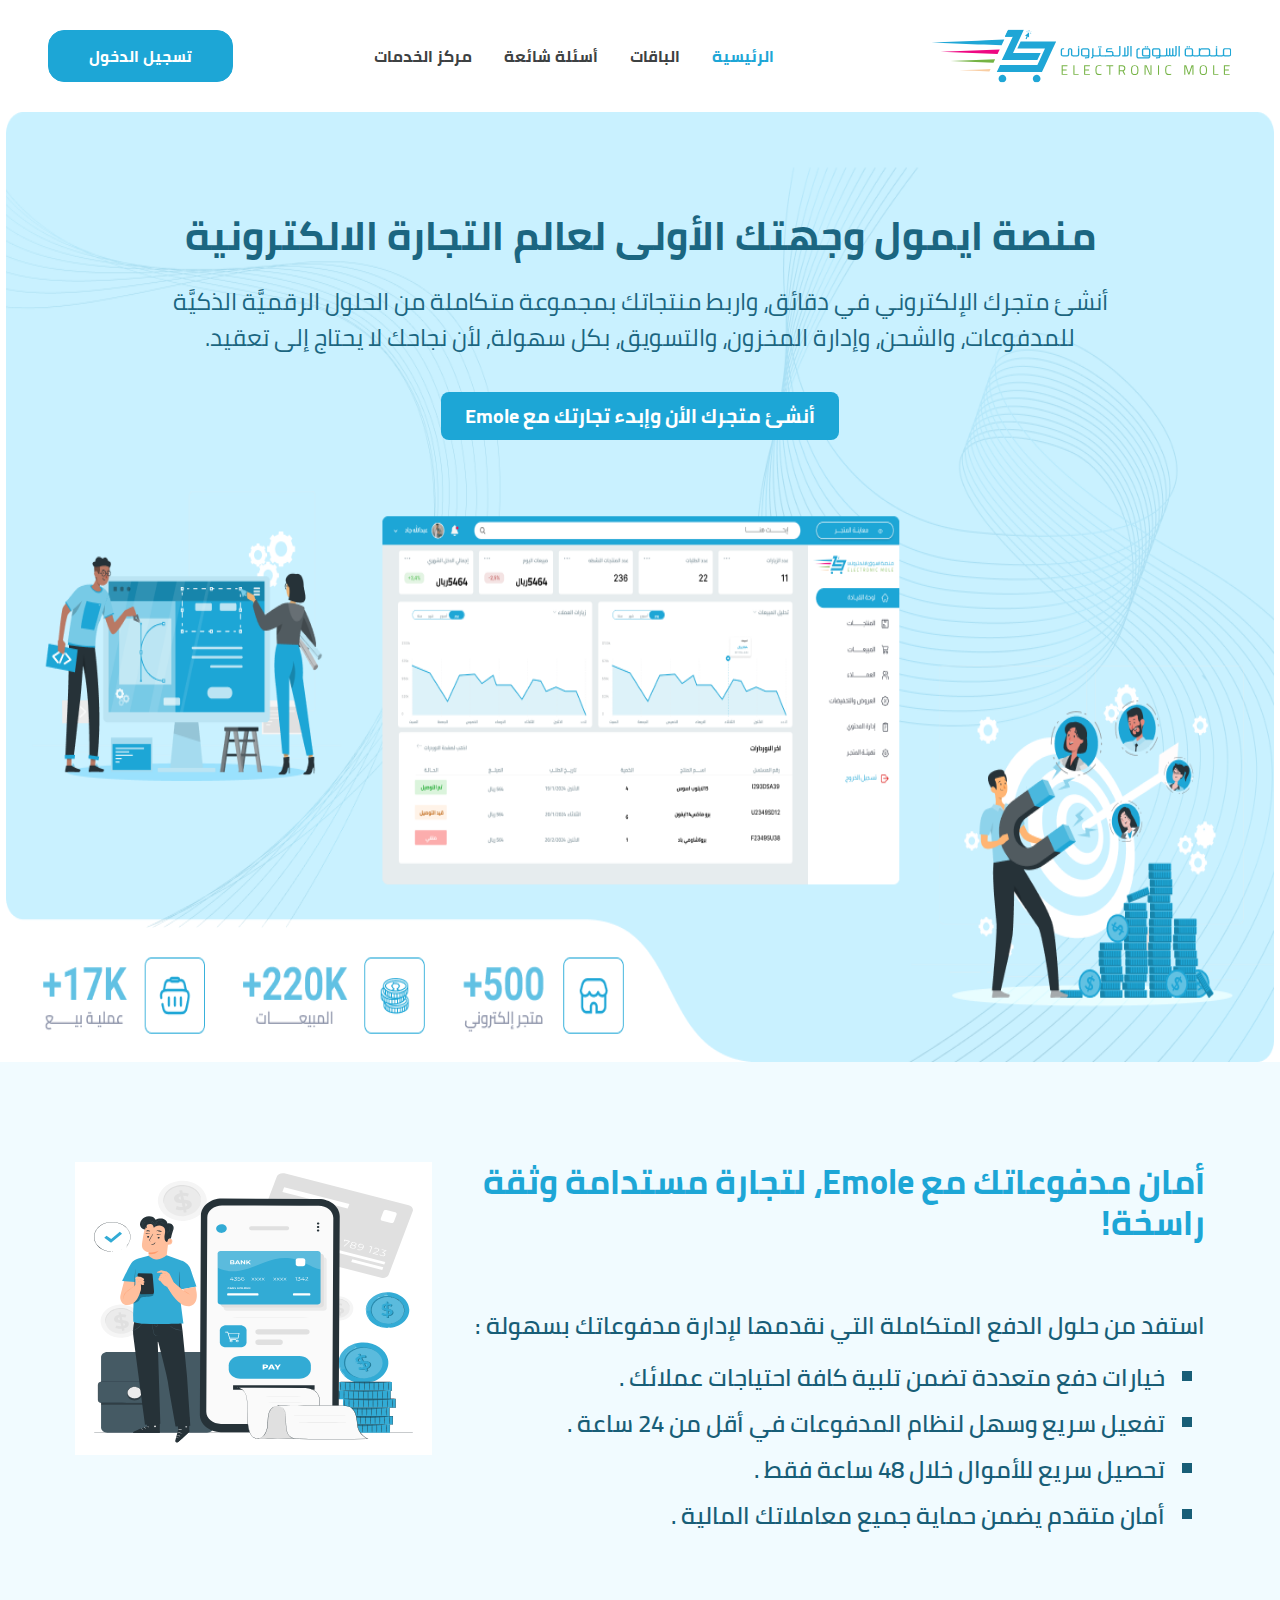
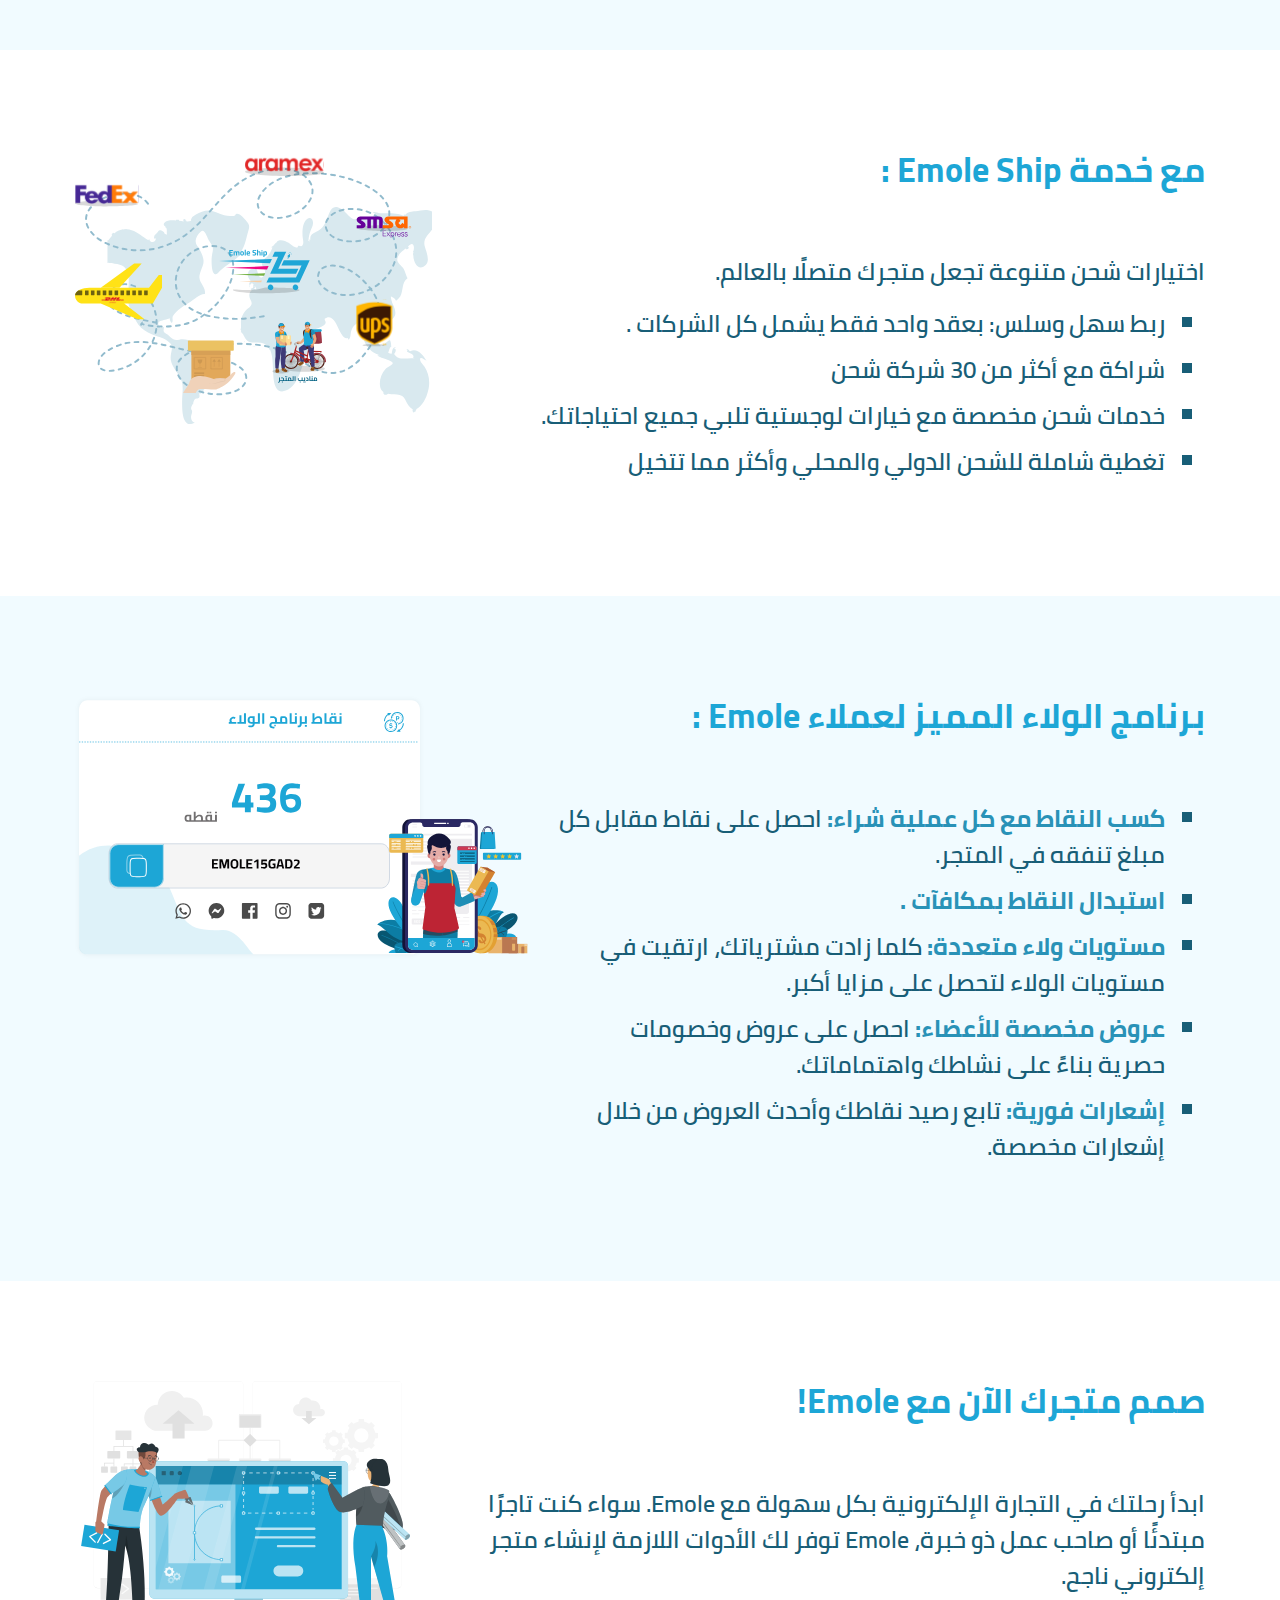
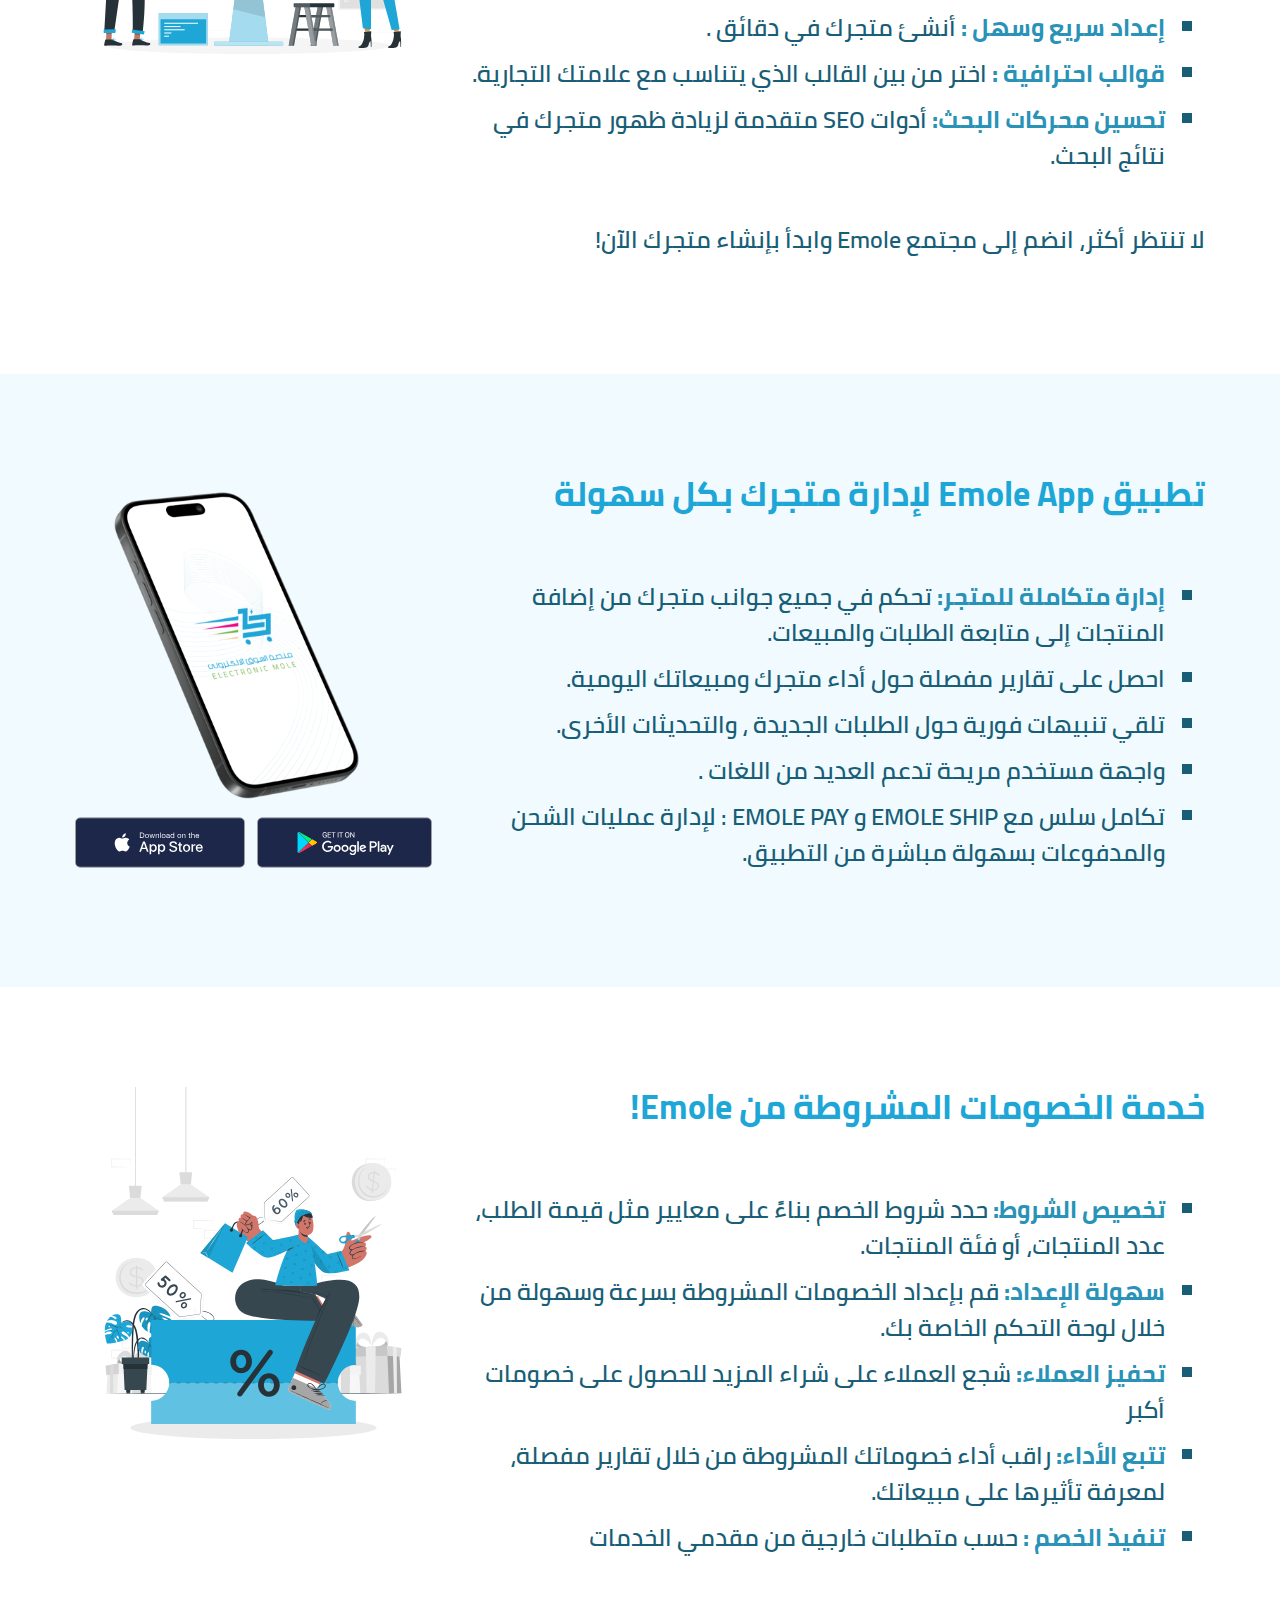
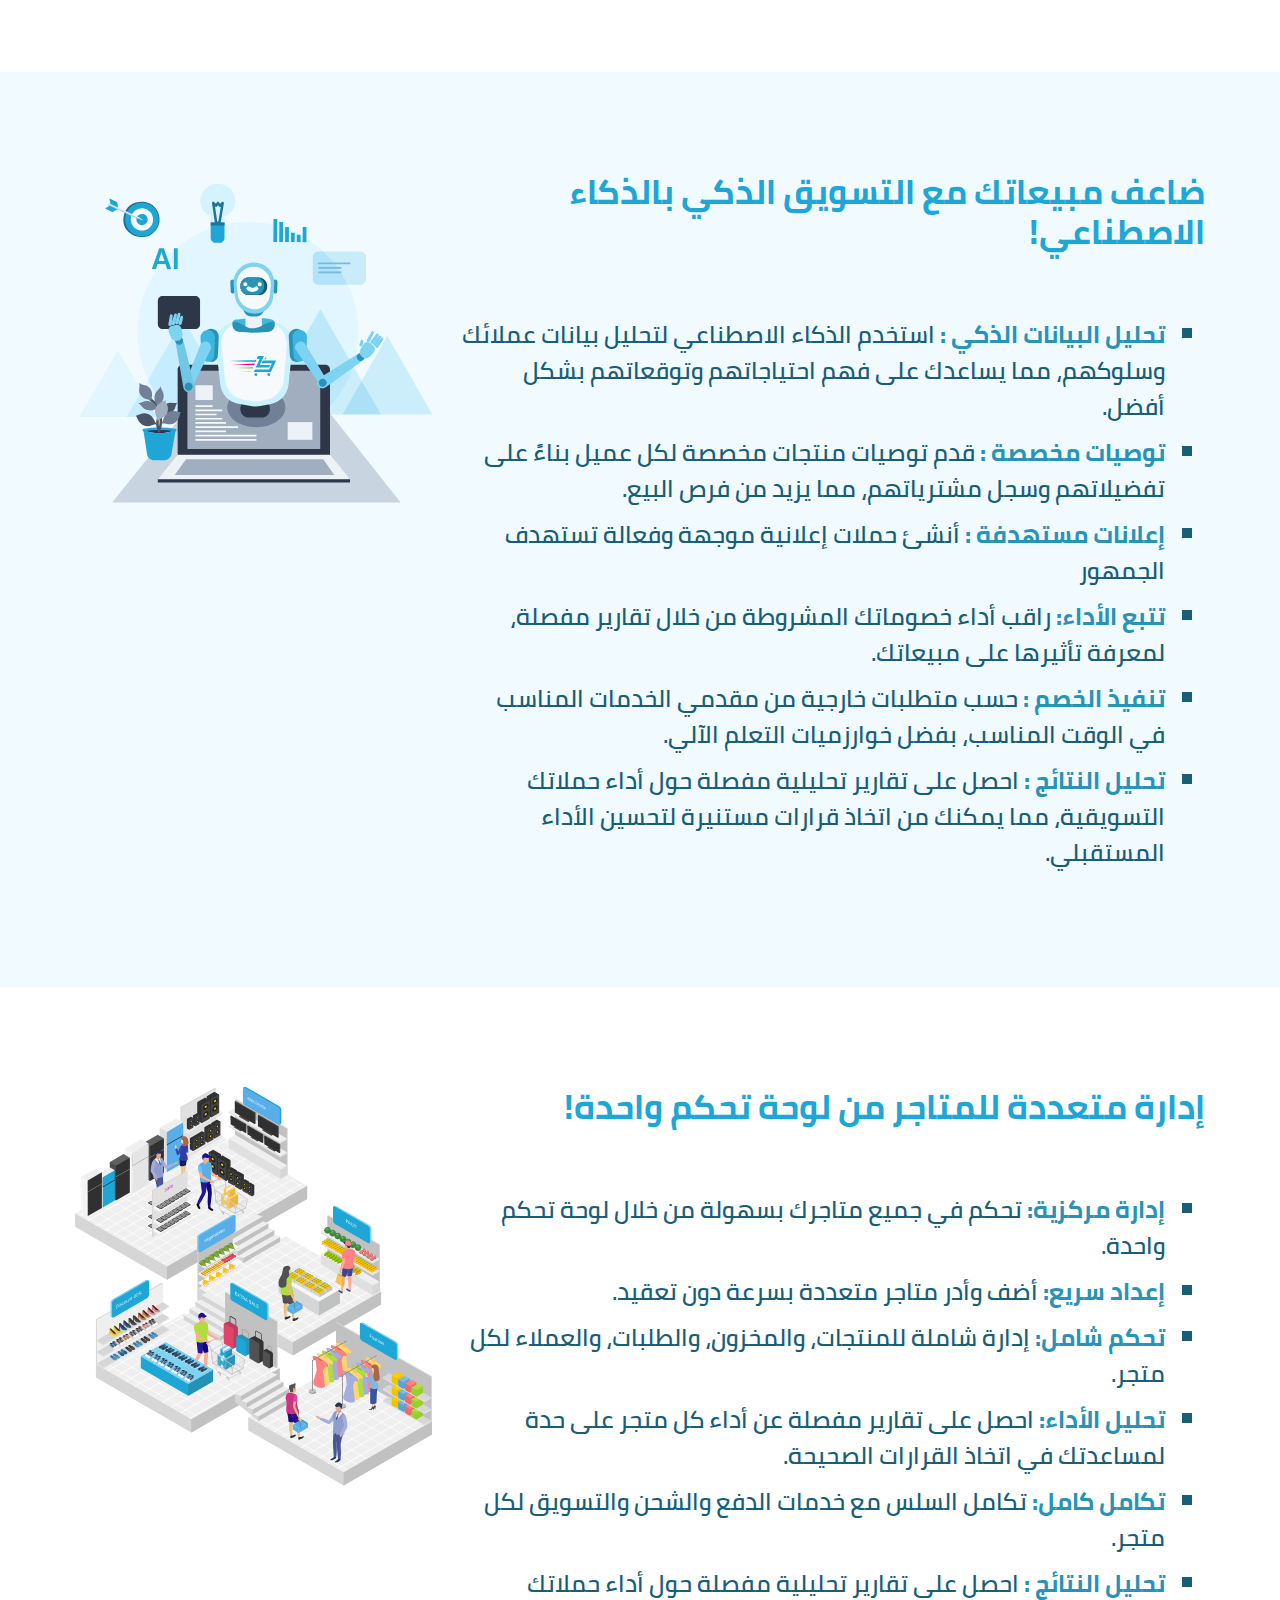
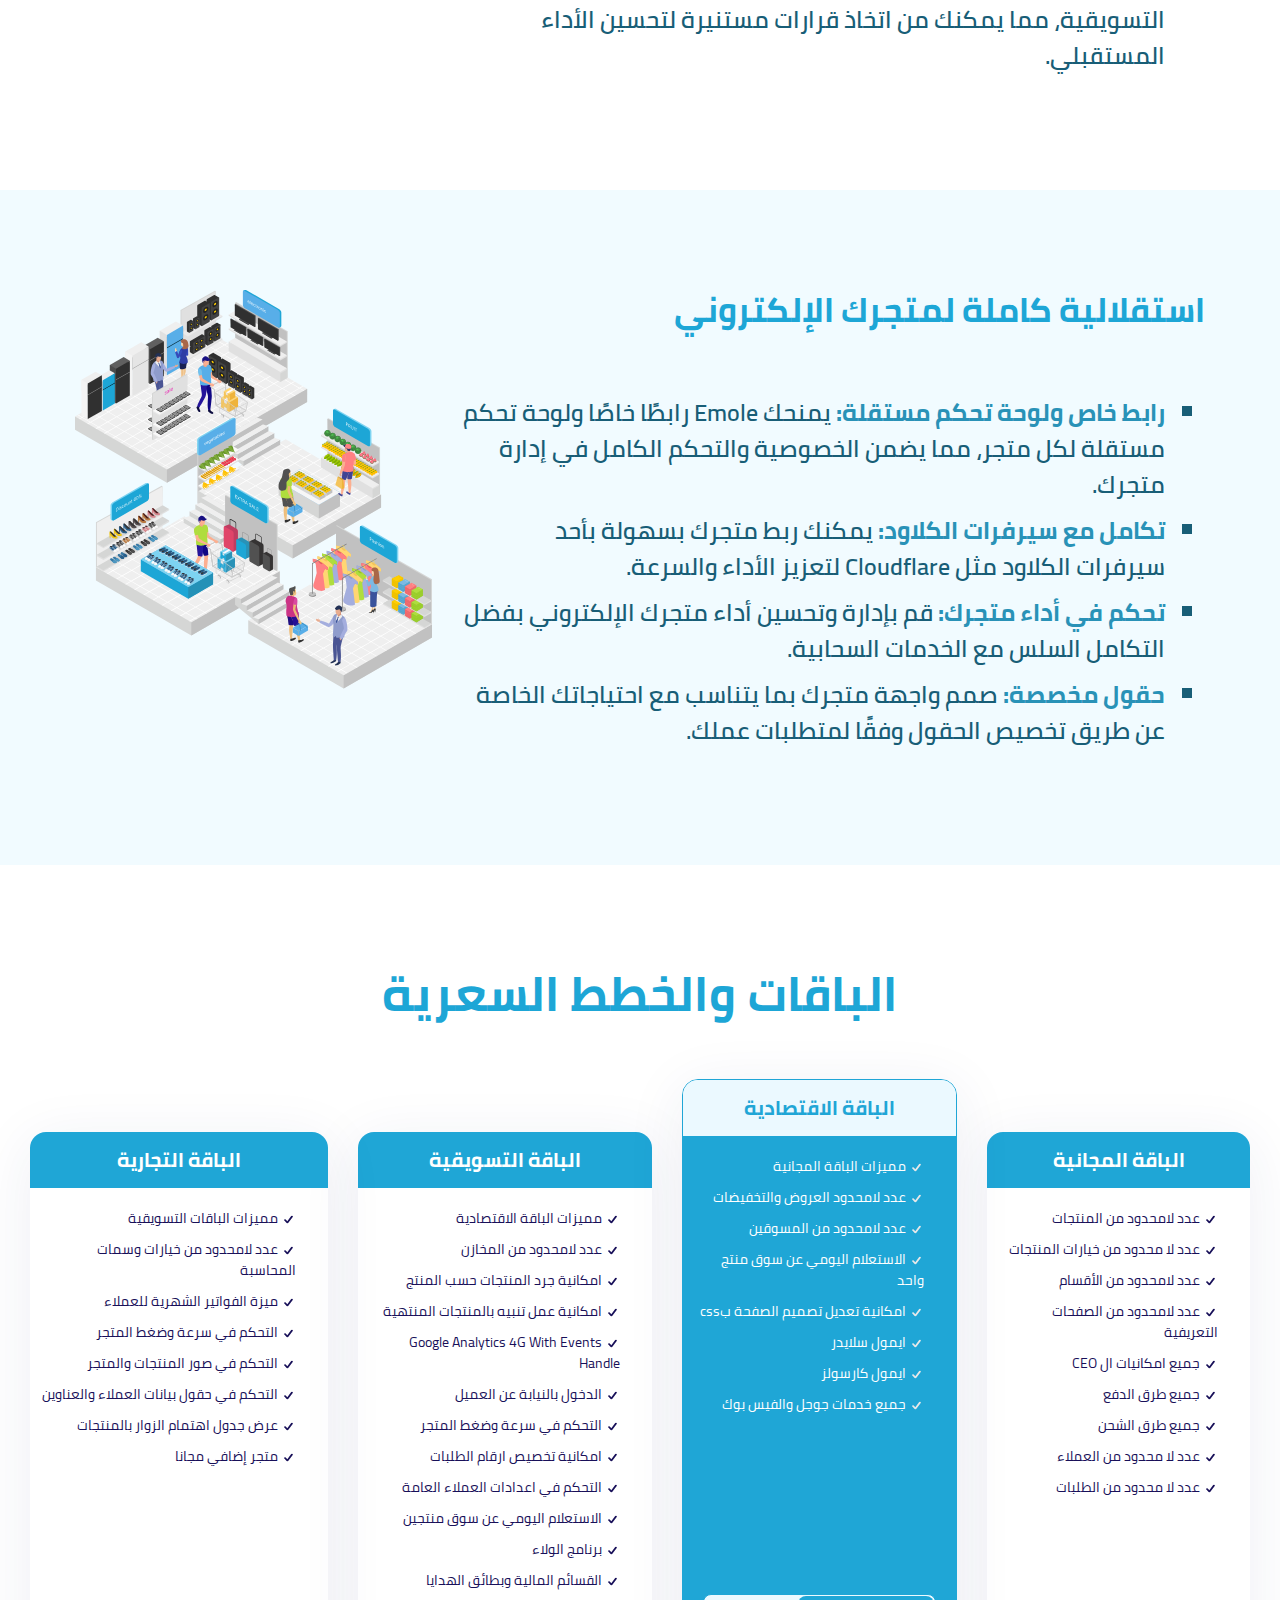
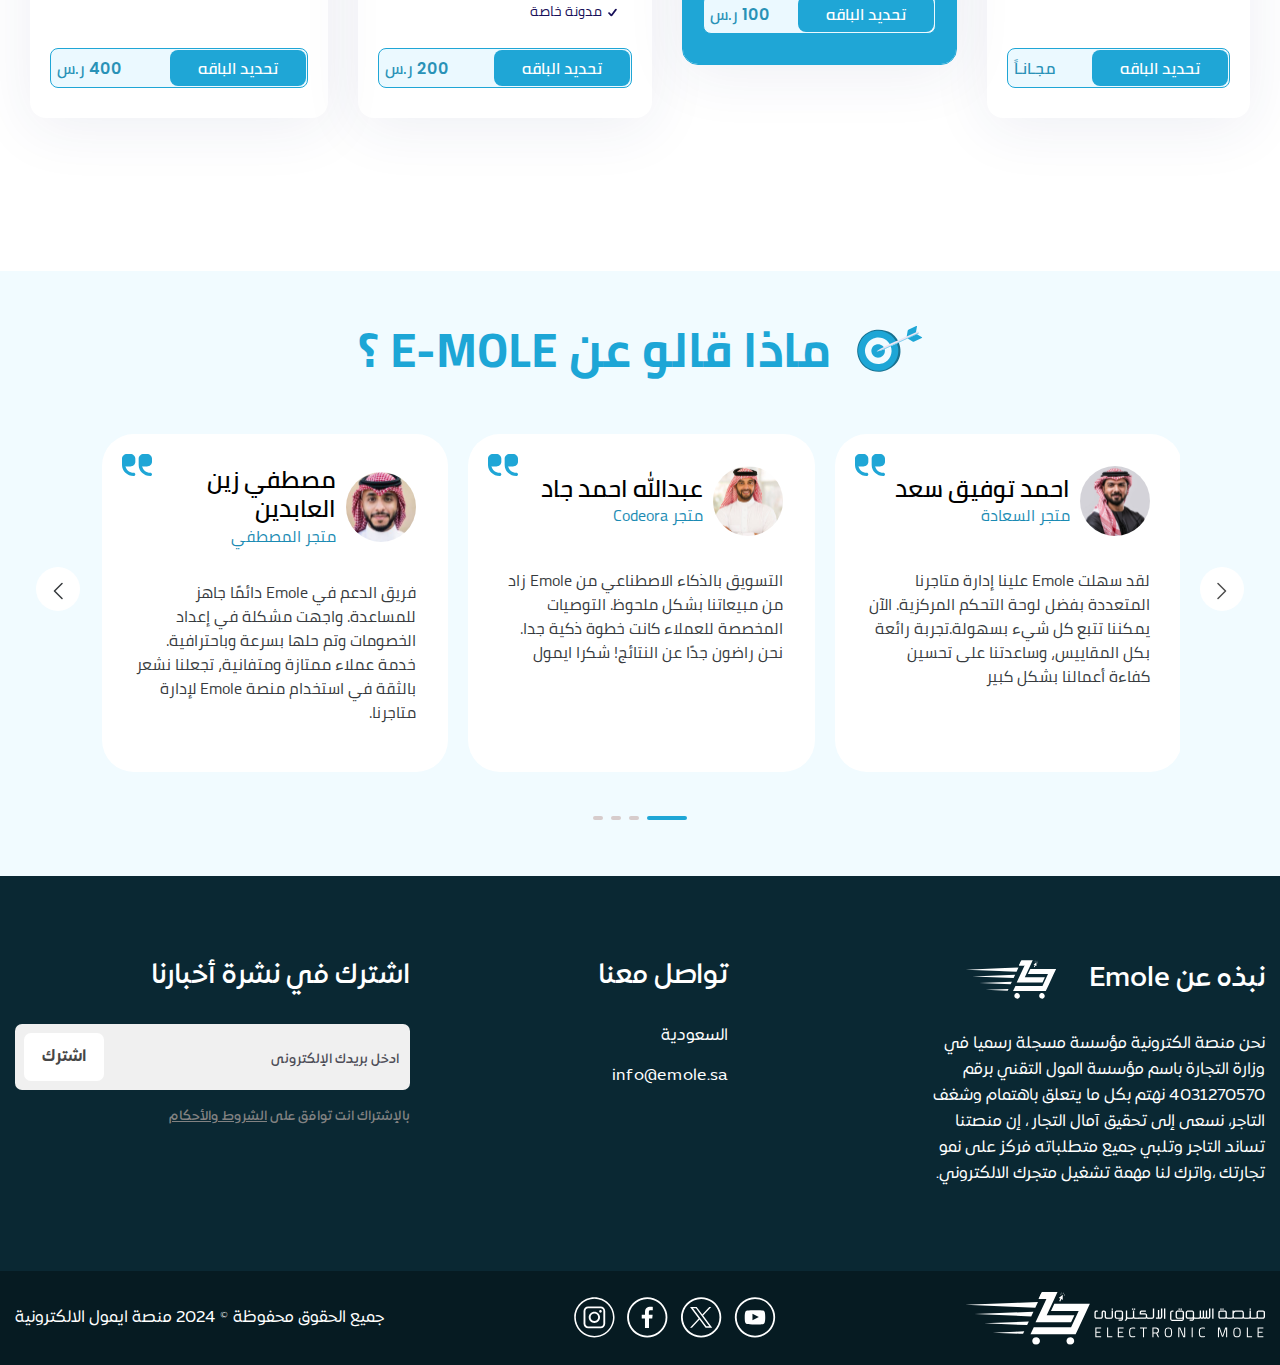
==== commit f0f41345: "modifications" ====
--- a/index.html
+++ b/index.html
@@ -48,8 +48,8 @@
                 </li>
             </ul>
             <div class="action">
-                <button type="button" class="btn btn-primary" data-toggle="modal" data-target="#loginInfoModal">
-                    أنشئ متجرك الأن
+                <button type="button" class="btn btn-primary" data-toggle="modal" data-target="#loginEmailModal">
+                    تسجيل الدخول
                 </button>
             </div>
 
@@ -64,7 +64,7 @@
                 أنشئ متجرك الإلكتروني في دقائق، واربط منتجاتك بمجموعة متكاملة من الحلول الرقميَّة
                 الذكيَّة للمدفوعات، والشحن، وإدارة المخزون، والتسويق، بكل سهولة, لأن نجاحك لا يحتاج إلى تعقيد.
             </p>
-            <a data-toggle="modal" data-target="#signUpModal" href="#"> أنشئ متجرك الأن وإبدء تجارتك مع Emole </a>
+            <a data-toggle="modal" data-target="#loginInfoModal" href="#"> أنشئ متجرك الأن وإبدء تجارتك مع Emole </a>
         </div>
     </section>
     <section class="home-content security">
@@ -1431,13 +1431,61 @@
                     <button id="submitOtp" class="submit-button"> تسجيــــل الدخول </button>
                 </div>
                 <div class="modal-footer d-flex align-items-center justify-content-between">
-                    ليس لديك حساب 
-                    ؟  
-                <span>  انشاء حساب جديد </span>
+                    <h6 id="openEmailModal"> التسجيل بالبريد الالكتروني </h6>
+                    <div>
+                        ليس لديك حساب
+                        ؟
+                        <span> انشاء حساب جديد </span>
+                    </div>
                 </div>
             </div>
         </div>
     </div>
+
+
+    <!--  login with email  -->
+    <div class="modal OTPModal signupmodal fade" id="loginEmailModal" tabindex="-1"
+        aria-labelledby="loginEmailModalLabel" aria-hidden="true">
+        <div class="modal-dialog">
+            <div class="modal-content">
+                <div class="modal-header">
+
+                    <button type="button" class="close" data-dismiss="modal" aria-label="Close">
+                        <img src="images/close.svg" alt="close" />
+                    </button>
+                    <h2>تسجيل الدخول </h2>
+                </div>
+                <div class="modal-body">
+                    <div class="form-group">
+                        <label for="email" class="form-label"> البريد الالكتروني </label>
+                        <input type="email" class="form-control p-0 pl-2 pr-2" id="email" />
+                    </div>
+                    <div class="form-group">
+                        <label for="password" class="form-label"> كلمة المرور </label>
+                        <input type="password" class="form-control p-0 pl-2 pr-2" id="password" />
+                    </div>
+                    <div class="terms d-flex align-items-center">
+                        <input type="radio" />
+                        <span> أوفق علي
+                            <a href="#"> الشروط والأحكام </a>
+                        </span>
+                    </div>
+                    <button id="submitOtp" class="submit-button"> تسجيــــل الدخول </button>
+                </div>
+                <div class="modal-footer d-flex align-items-center justify-content-between">
+                    <h6 id="openMobileModal"> التسجيل برقم الجوال </h6>
+                    <div>
+                        ليس لديك حساب
+                        ؟
+                        <span id="openRegisterModal"> انشاء حساب جديد </span>
+                    </div>
+                </div>
+            </div>
+        </div>
+    </div>
+
+
+
     <script src="js/jquery-3.2.1.min.js"></script>
     <script src="js/popper.min.js"></script>
     <script src="js/bootstrap.min.js"></script>
--- a/css/style.css
+++ b/css/style.css
@@ -358,6 +358,7 @@
   gap: 12px;
   margin-bottom: 48px;
   flex-wrap: wrap;
+  border: none;
 }
 @media (max-width: 1300px) {
   .packages .tabs {
@@ -369,7 +370,15 @@
     flex-direction: column;
   }
 }
-.packages .tabs a {
+.packages .tabs .nav-item {
+  margin: 0;
+}
+@media (max-width: 575px) {
+  .packages .tabs .nav-item {
+    width: 100%;
+  }
+}
+.packages .tabs .nav-item a {
   text-decoration: none;
   display: inline-flex;
   padding: 18px 25px;
@@ -380,11 +389,11 @@
   flex-shrink: 0;
 }
 @media (max-width: 575px) {
-  .packages .tabs a {
+  .packages .tabs .nav-item a {
     width: 100%;
   }
 }
-.packages .tabs a.active {
+.packages .tabs .nav-item a.active {
   background-color: #1da6d6;
   color: #fff;
 }
@@ -1344,6 +1353,17 @@
   color: #fff;
 }
 
+/*login email modal */
+#loginEmailModal .modal-footer {
+  flex-direction: column;
+  gap: 16px;
+}
+#loginEmailModal .modal-footer h6 {
+  color: #1DA6D6;
+  font-family: "cairo-semibold";
+}
+
+/*otp modal */
 .OTPModal.modal .modal-dialog {
   max-width: 480px;
 }
@@ -1395,6 +1415,12 @@
   border: none;
   margin-top: 30px;
   font-size: 14px;
+  flex-direction: column;
+  gap: 16px;
+}
+.OTPModal.modal .modal-dialog .modal-footer h6 {
+  color: #1DA6D6;
+  font-family: "cairo-semibold";
 }
 .OTPModal.modal .modal-dialog .modal-footer .resend {
   font-family: "cairo-medium";
@@ -1428,7 +1454,8 @@
   margin-bottom: 5px;
   color: #000;
 }
-.signupmodal .form-group input, .signupmodal .form-group select {
+.signupmodal .form-group input,
+.signupmodal .form-group select {
   height: 48px;
   border: none;
   font-family: "LamaRounded-Regular";
